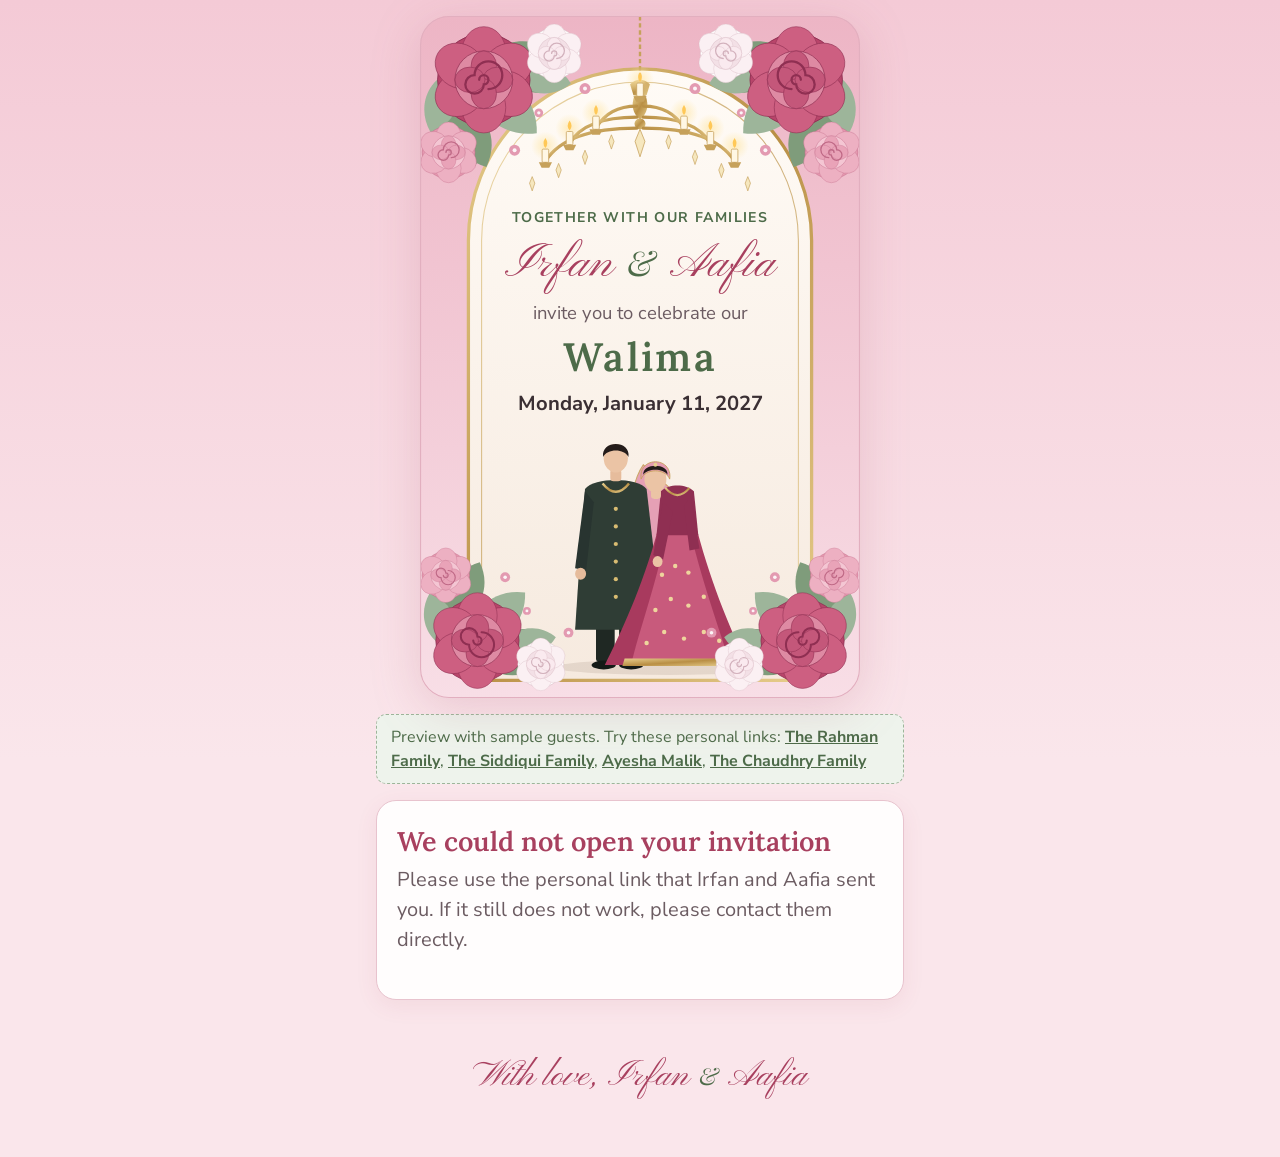
==== index.html @ f55a597a "Wedding RSVP site" ====
<!doctype html>
<html lang="en">
<head>
  <meta charset="utf-8">
  <meta name="viewport" content="width=device-width, initial-scale=1">
  <title>Irfan &amp; Aafia</title>
  <meta name="description" content="You are invited to our Walima on Monday, January 11, 2027. Please RSVP by December 13.">
  <meta name="theme-color" content="#F3CFD9">
  <meta property="og:type" content="website">
  <meta property="og:title" content="Irfan &amp; Aafia">
  <meta property="og:description" content="You are invited to our Walima. Please RSVP by December 13.">
  <meta property="og:url" content="https://irfanaafia.com/">
  <meta property="og:image" content="https://irfanaafia.com/og.png">
  <meta property="og:image:width" content="1200">
  <meta property="og:image:height" content="630">
  <meta name="twitter:card" content="summary_large_image">
  <link rel="icon" href="favicon.svg" type="image/svg+xml">
  <link rel="preconnect" href="https://fonts.googleapis.com">
  <link rel="preconnect" href="https://fonts.gstatic.com" crossorigin>
  <link href="https://fonts.googleapis.com/css2?family=Lora:wght@500;600&family=Nunito+Sans:wght@400;600;700&family=Pinyon+Script&family=Playfair+Display:ital@1&display=swap" rel="stylesheet">
  <link rel="stylesheet" href="style.css">
</head>
<body>
  <header class="hero">
    <div class="frame">
      <svg class="art" viewBox="0 0 400 620" aria-hidden="true" focusable="false">
        <defs>
          <linearGradient id="bg" x1="0" y1="0" x2="0" y2="1">
            <stop offset="0" stop-color="#EDB5C5"/><stop offset="1" stop-color="#F8DEE6"/>
          </linearGradient>
          <linearGradient id="archFill" x1="0" y1="0" x2="0" y2="1">
            <stop offset="0" stop-color="#FFFBF6"/><stop offset="1" stop-color="#F6EADF"/>
          </linearGradient>
          <linearGradient id="goldG" x1="0" y1="0" x2="1" y2="1">
            <stop offset="0" stop-color="#E8CF8E"/><stop offset=".5" stop-color="#B98F45"/><stop offset="1" stop-color="#E8CF8E"/>
          </linearGradient>
          <radialGradient id="glow">
            <stop offset="0" stop-color="#FFE7A8" stop-opacity=".75"/><stop offset="1" stop-color="#FFE7A8" stop-opacity="0"/>
          </radialGradient>
          <clipPath id="clip"><rect width="400" height="620" rx="26"/></clipPath>

          <g id="candle">
            <circle cx="0" cy="-8" r="13" fill="url(#glow)"/>
            <rect x="-3" y="-5" width="6" height="12" rx="1" fill="#FFF7E4" stroke="#C6A15B" stroke-width=".7"/>
            <path d="M0 -15 q-3.5 5 0 9 q3.5 -4 0 -9z" fill="#FFC857"/>
            <path d="M-6 7 h12 l-2.5 5 h-7z" fill="#C6A15B"/>
          </g>

          <!-- one half of the chandelier, mirrored for the other side -->
          <g id="chanHalf">
            <path d="M-3 82 C-20 82 -32 88 -40 102" fill="none" stroke="url(#goldG)" stroke-width="3" stroke-linecap="round"/>
            <path d="M-3 92 C-30 92 -54 98 -64 116" fill="none" stroke="url(#goldG)" stroke-width="3" stroke-linecap="round"/>
            <path d="M-3 102 C-40 102 -72 110 -86 132" fill="none" stroke="url(#goldG)" stroke-width="3" stroke-linecap="round"/>
            <use href="#candle" transform="translate(-40 96)"/>
            <use href="#candle" transform="translate(-64 110)"/>
            <use href="#candle" transform="translate(-86 126)"/>
            <g fill="#F6E7BE" stroke="#C6A15B" stroke-width=".6">
              <path d="M-26 108 l-2.4 6 l2.4 7 l2.4 -7z"/>
              <path d="M-50 122 l-2.4 6 l2.4 7 l2.4 -7z"/>
              <path d="M-74 134 l-2.4 6 l2.4 7 l2.4 -7z"/>
              <path d="M-98 146 l-2.4 6 l2.4 7 l2.4 -7z"/>
            </g>
          </g>

          <!-- one rose, coloured through --c1 (outer) --c2 --c3 --c4 (centre) --sw (swirl) -->
          <g id="rose">
            <circle r="40" style="fill:var(--c1)" stroke="var(--sw)" stroke-width=".8"/>
            <g style="fill:var(--c2)" stroke="var(--sw)" stroke-width=".5">
              <ellipse cy="-24" rx="19" ry="22"/>
              <ellipse cy="-24" rx="19" ry="22" transform="rotate(60)"/>
              <ellipse cy="-24" rx="19" ry="22" transform="rotate(120)"/>
              <ellipse cy="-24" rx="19" ry="22" transform="rotate(180)"/>
              <ellipse cy="-24" rx="19" ry="22" transform="rotate(240)"/>
              <ellipse cy="-24" rx="19" ry="22" transform="rotate(300)"/>
            </g>
            <circle r="25" style="fill:var(--c3)" stroke="var(--sw)" stroke-width=".6"/>
            <g style="fill:var(--c4)" stroke="var(--sw)" stroke-width=".5">
              <ellipse cy="-12" rx="11" ry="13"/>
              <ellipse cy="-12" rx="11" ry="13" transform="rotate(90)"/>
              <ellipse cy="-12" rx="11" ry="13" transform="rotate(180)"/>
              <ellipse cy="-12" rx="11" ry="13" transform="rotate(270)"/>
            </g>
            <path d="M-4 0 a4 4 0 1 1 4 4 a8 8 0 1 1 -8 -8 a12 12 0 1 1 12 12" fill="none" stroke="var(--sw)" stroke-width="2" stroke-linecap="round"/>
          </g>
          <path id="leaf" d="M0 0 C12 -17 38 -19 54 0 C38 19 12 17 0 0Z"/>

          <!-- a corner of flowers, drawn for the top left -->
          <g id="cluster">
            <g style="fill:#7F9C7B">
              <use href="#leaf" transform="translate(52 46) rotate(-4) scale(1.5)"/>
              <use href="#leaf" transform="translate(40 60) rotate(86) scale(1.5)"/>
              <use href="#leaf" transform="translate(70 40) rotate(22) scale(1.2)"/>
              <use href="#leaf" transform="translate(34 78) rotate(66) scale(1.2)"/>
            </g>
            <g style="fill:#9DB59A">
              <use href="#leaf" transform="translate(50 56) rotate(42) scale(1.4)"/>
              <use href="#leaf" transform="translate(30 50) rotate(110) scale(1.1)"/>
              <use href="#leaf" transform="translate(84 52) rotate(10) scale(1.0)"/>
            </g>
            <use href="#rose" transform="translate(58 58) scale(1.05)" style="--c1:#B8456A;--c2:#CD5F81;--c3:#DE8AA3;--c4:#C4577A;--sw:#8F2F52"/>
            <use href="#rose" transform="translate(122 34) scale(.58)" style="--c1:#FFFFFF;--c2:#FBF0F3;--c3:#F3E0E6;--c4:#FAEAEF;--sw:#D3B2BD"/>
            <use href="#rose" transform="translate(26 124) scale(.6)" style="--c1:#E699B0;--c2:#EDB0C2;--c3:#F4C6D3;--c4:#E9A3B8;--sw:#C06A87"/>
            <g fill="#E39AB1"><circle cx="150" cy="66" r="5"/><circle cx="86" cy="122" r="5"/><circle cx="108" cy="88" r="4"/></g>
            <g fill="#FFFFFF" opacity=".9"><circle cx="150" cy="66" r="1.8"/><circle cx="86" cy="122" r="1.8"/><circle cx="108" cy="88" r="1.5"/></g>
          </g>
        </defs>

        <g clip-path="url(#clip)">
          <rect width="400" height="620" fill="url(#bg)"/>

          <!-- the arch -->
          <path d="M44 604 V204 A156 156 0 0 1 356 204 V604 Z" fill="url(#archFill)" stroke="url(#goldG)" stroke-width="3"/>
          <path d="M56 604 V204 A144 144 0 0 1 344 204 V604" fill="none" stroke="url(#goldG)" stroke-width="1" opacity=".7"/>

          <!-- chandelier -->
          <g transform="translate(200 0)">
            <line x1="0" y1="0" x2="0" y2="62" stroke="#C6A15B" stroke-width="2.2" stroke-dasharray="4 2.5"/>
            <path d="M-9 62 Q0 54 9 62 L6 72 H-6Z" fill="url(#goldG)"/>
            <path d="M-5 72 Q-10 86 0 94 Q10 86 5 72Z" fill="url(#goldG)"/>
            <circle cy="98" r="5" fill="url(#goldG)"/>
            <path d="M0 103 L-4.5 114 L0 128 L4.5 114Z" fill="#F6E7BE" stroke="#C6A15B" stroke-width=".7"/>
            <use href="#chanHalf"/>
            <use href="#chanHalf" transform="scale(-1 1)"/>
            <use href="#candle" transform="translate(0 66)"/>
          </g>

          <!-- the couple, drawn as simple figures -->
          <ellipse cx="226" cy="592" rx="104" ry="7" fill="#7A5A48" opacity=".14"/>
          <g id="couple">
            <!-- bride's veil, behind both -->
            <path d="M203 408 C186 432 184 504 192 574 L216 566 C212 514 214 462 226 428Z" fill="#E39AB1" opacity=".92" stroke="#C6A15B" stroke-width="1"/>
            <!-- groom -->
            <rect x="160" y="545" width="17" height="42" rx="3" fill="#1F2823"/>
            <rect x="181" y="545" width="17" height="42" rx="3" fill="#1F2823"/>
            <ellipse cx="167" cy="590" rx="11" ry="4" fill="#141A17"/>
            <ellipse cx="192" cy="590" rx="11" ry="4" fill="#141A17"/>
            <path d="M150 430 C158 419 198 419 206 430 L212 482 L215 558 L141 558 L146 482Z" fill="#2F3D35"/>
            <path d="M150 432 L141 502 L151 504 L158 442Z" fill="#283430"/>
            <ellipse cx="146" cy="507" rx="5" ry="5.5" fill="#E6BC9C"/>
            <line x1="178" y1="434" x2="178" y2="558" stroke="url(#goldG)" stroke-width="1.6"/>
            <g fill="#D9BC72"><circle cx="178" cy="448" r="1.9"/><circle cx="178" cy="464" r="1.9"/><circle cx="178" cy="480" r="1.9"/><circle cx="178" cy="496" r="1.9"/><circle cx="178" cy="512" r="1.9"/><circle cx="178" cy="528" r="1.9"/></g>
            <path d="M166 425 Q178 440 190 425" fill="none" stroke="url(#goldG)" stroke-width="2.2"/>
            <rect x="173" y="412" width="10" height="11" rx="3" fill="#E6BC9C"/>
            <ellipse cx="178" cy="402" rx="11" ry="13" fill="#EBC4A5"/>
            <path d="M166.5 401 C164 385 192 385 189.5 401 C186 393 170 393 166.5 401Z" fill="#241C1A"/>
            <!-- bride -->
            <path d="M216 468 C202 520 182 562 168 590 L298 590 C284 562 266 520 252 468Z" fill="#A83A5E"/>
            <path d="M224 470 C214 520 198 562 192 590 L282 590 C274 562 258 520 246 470Z" fill="#C85A7C"/>
            <path d="M186 584 L284 584 L286 591 L184 591Z" fill="url(#goldG)"/>
            <g fill="#F1DC9F" opacity=".95">
              <circle cx="232" cy="500" r="2"/><circle cx="244" cy="506" r="2"/><circle cx="220" cy="508" r="2"/>
              <circle cx="228" cy="530" r="2"/><circle cx="244" cy="536" r="2"/><circle cx="214" cy="540" r="2"/><circle cx="258" cy="528" r="2"/>
              <circle cx="222" cy="560" r="2"/><circle cx="240" cy="566" r="2"/><circle cx="258" cy="560" r="2"/><circle cx="206" cy="570" r="2"/><circle cx="272" cy="568" r="2"/>
            </g>
            <path d="M219 432 C226 425 242 425 249 432 L253 472 L215 472Z" fill="#8F2F52"/>
            <path d="M223 429 Q234 442 245 429" fill="none" stroke="url(#goldG)" stroke-width="2"/>
            <path d="M246 436 L254 484 L245 486 L240 446Z" fill="#8F2F52"/>
            <path d="M221 442 L212 490 L221 494 L230 450Z" fill="#8F2F52"/>
            <ellipse cx="216" cy="496" rx="4.5" ry="5" fill="#EBC4A5"/>
            <rect x="210" y="430" width="9" height="9" rx="3" fill="#EBC4A5"/>
            <ellipse cx="214" cy="421" rx="10" ry="12" fill="#EBC4A5"/>
            <path d="M201 421 C198 400 230 400 227 421 C223 411 205 411 201 421Z" fill="#E39AB1" stroke="#C6A15B" stroke-width=".8"/>
            <path d="M203 417 C202 406 226 406 225 417 C221 411 207 411 203 417Z" fill="#241C1A"/>
            <circle cx="214" cy="408" r="1.8" fill="#E8CF8E"/>
          </g>

          <!-- flowers in all four corners -->
          <use href="#cluster"/>
          <use href="#cluster" transform="translate(400 0) scale(-1 1)"/>
          <use href="#cluster" transform="translate(0 620) scale(.9 -.9)"/>
          <use href="#cluster" transform="translate(400 620) scale(-.9 -.9)"/>
        </g>
        <rect x=".5" y=".5" width="399" height="619" rx="26" fill="none" stroke="#E2AFBF" stroke-width="1"/>
      </svg>

      <div class="text">
        <p class="eyebrow">Together with our families</p>
        <h1 class="names">Irfan <span class="amp">&amp;</span> Aafia</h1>
        <p class="lead">invite you to celebrate our</p>
        <p class="occasion">Walima</p>
        <p class="when">Monday, January 11, 2027</p>
      </div>
    </div>
  </header>

  <main>
    <p id="demo-note" class="demo-note" hidden></p>

    <section id="view-loading" class="card">
      <h2>Opening your invitation</h2>
      <p class="help">One moment, please.</p>
    </section>

    <section id="view-lost" class="card" hidden>
      <h2>We could not open your invitation</h2>
      <p class="help">Please use the personal link that Irfan and Aafia sent you. If it still does not work, please contact them directly.</p>
    </section>

    <section id="view-form" class="card" hidden>
      <h2 id="form-title">Welcome</h2>
      <p class="help" id="form-help">Please let us know if you can join us.</p>
      <form id="rsvp-form" novalidate>
        <div id="events"></div>
        <label for="message">A message for us (optional)</label>
        <textarea id="message" rows="4" maxlength="500" placeholder="Write a few words, if you like"></textarea>
        <p id="form-error" class="error" role="alert" hidden></p>
        <button type="submit" class="btn primary" id="send-btn">Send my reply</button>
      </form>
      <p class="deadline">You can change your answer until <strong id="deadline-2"></strong></p>
    </section>

    <section id="view-done" class="card" hidden>
      <div class="heart" aria-hidden="true">&#10084;</div>
      <h2 id="done-title">Thank you</h2>
      <div id="done-summary"></div>
      <div id="done-extra"></div>
      <button type="button" class="btn secondary" id="change-btn">Change my answer</button>
      <p class="deadline" id="done-note"></p>
    </section>

    <section id="view-closed" class="card" hidden>
      <h2>Replies are now closed</h2>
      <p class="help">Thank you for your interest. Please contact Irfan or Aafia directly.</p>
    </section>
  </main>

  <footer>
    <p class="sign">With love, Irfan <span class="amp">&amp;</span> Aafia</p>
  </footer>

  <script src="config.js"></script>
  <script src="app.js"></script>
</body>
</html>
---- style.css ----
:root {
  --blush: #FAE6EB;
  --rose-soft: #EDB9C8;
  --rose: #D8869F;
  --rose-deep: #A8405F;
  --sage: #9DB59A;
  --sage-deep: #4D6B49;
  --ink: #3A2F33;
  --muted: #6C5C62;
  --line: #E8C3CE;
  --card: #FFFDFD;
}

* { box-sizing: border-box; }

html { -webkit-text-size-adjust: 100%; }

body {
  margin: 0;
  background: linear-gradient(180deg, #F4CAD6 0, var(--blush) 760px) no-repeat, var(--blush);
  color: var(--ink);
  font-family: "Nunito Sans", system-ui, -apple-system, "Segoe UI", sans-serif;
  font-size: 19px;
  line-height: 1.5;
}

.hero { padding: 16px 14px 0; }

.frame {
  position: relative;
  width: 100%;
  max-width: 440px;
  margin: 0 auto;
  aspect-ratio: 400 / 620;
  container-type: inline-size;
  filter: drop-shadow(0 10px 24px rgba(168, 64, 95, .18));
}
.frame .art { position: absolute; inset: 0; width: 100%; height: 100%; display: block; }

.frame .text {
  position: absolute;
  left: 13%;
  right: 13%;
  top: 28%;
  text-align: center;
}

.eyebrow {
  margin: 0 0 1.5cqw;
  font-size: 11px;
  font-size: max(11px, 3.2cqw);
  letter-spacing: .1em;
  text-transform: uppercase;
  color: var(--sage-deep);
  font-weight: 700;
}

.names {
  margin: 0;
  font-family: "Pinyon Script", "Snell Roundhand", cursive;
  font-weight: 400;
  font-size: 40px;
  font-size: 11cqw;
  line-height: 1.25;
  white-space: nowrap;
  color: var(--rose-deep);
}
.names .amp {
  font-family: "Playfair Display", Georgia, serif;
  font-style: italic;
  font-size: .72em;
  color: var(--sage-deep);
  padding: 0 .08em;
}

.lead { margin: 1cqw 0 0; color: var(--muted); font-size: 15px; font-size: max(15px, 4.2cqw); }

.occasion {
  margin: 0;
  font-family: "Lora", Georgia, serif;
  font-weight: 600;
  font-size: 30px;
  font-size: 9cqw;
  letter-spacing: .06em;
  color: var(--sage-deep);
}

.when { margin: .5cqw 0 0; font-weight: 700; font-size: 16px; font-size: max(16px, 4.6cqw); }

main { max-width: 560px; margin: 0 auto; padding: 4px 16px 8px; }

.card {
  background: var(--card);
  border: 1px solid var(--line);
  border-radius: 20px;
  padding: 24px 20px 26px;
  margin: 16px 0;
  box-shadow: 0 6px 22px rgba(168, 64, 95, .08);
}

h2 {
  margin: 0 0 6px;
  font-family: "Lora", Georgia, serif;
  font-weight: 600;
  font-size: 27px;
  line-height: 1.25;
  color: var(--rose-deep);
}
h2:focus { outline: none; }

h3 {
  margin: 0 0 8px;
  font-family: "Lora", Georgia, serif;
  font-weight: 600;
  font-size: 23px;
  color: var(--sage-deep);
}

.help { margin: 0 0 18px; color: var(--muted); }

label, .q {
  display: block;
  margin: 18px 0 8px;
  font-weight: 700;
  font-size: 19px;
}

input[type="text"], textarea {
  width: 100%;
  min-height: 58px;
  padding: 14px 16px;
  font: inherit;
  color: var(--ink);
  background: #fff;
  border: 2px solid var(--line);
  border-radius: 14px;
}
textarea { min-height: 120px; resize: vertical; }
input[type="text"]:focus, textarea:focus, button:focus-visible, summary:focus-visible, a:focus-visible {
  outline: 3px solid var(--sage);
  outline-offset: 2px;
  border-color: var(--sage-deep);
}

.btn {
  display: block;
  width: 100%;
  min-height: 58px;
  margin-top: 16px;
  padding: 14px 18px;
  font: inherit;
  font-weight: 700;
  text-align: center;
  text-decoration: none;
  border-radius: 14px;
  border: 2px solid transparent;
  cursor: pointer;
}
.btn.primary { background: var(--sage-deep); color: #fff; }
.btn.primary:active { background: #3C5639; }
.btn.primary[disabled] { opacity: .65; cursor: progress; }
.btn.secondary { background: #fff; color: var(--rose-deep); border-color: var(--rose); }
.btn.link { background: none; color: var(--muted); text-decoration: underline; min-height: 48px; margin-top: 8px; }

.deadline { margin: 18px 0 0; text-align: center; color: var(--muted); font-size: 17px; }

.error {
  margin: 14px 0 0;
  padding: 12px 14px;
  background: #FCE6EA;
  border-left: 5px solid var(--rose-deep);
  border-radius: 8px;
  color: #6E2237;
}

.demo-note {
  margin: 12px 0 0;
  padding: 10px 14px;
  background: #EEF3EC;
  border: 1px dashed var(--sage);
  border-radius: 10px;
  font-size: 16px;
  color: var(--sage-deep);
}

.demo-note a { color: var(--sage-deep); font-weight: 700; }

.pick-list { list-style: none; margin: 0; padding: 0; }
.pick-list .btn { margin-top: 12px; background: #fff; color: var(--ink); border-color: var(--line); font-size: 20px; }
.pick-list .btn:active { border-color: var(--sage-deep); }

.event {
  margin: 18px 0 8px;
  padding: 18px 16px 20px;
  background: #FDF6F8;
  border: 1px solid var(--line);
  border-radius: 16px;
}
.event .when-line { margin: 0; font-weight: 700; }
.event .where { margin: 6px 0 0; }
.event .where small { display: block; color: var(--muted); font-size: 17px; }

.actions { display: grid; gap: 10px; margin: 14px 0 4px; }
.actions .btn { margin: 0; min-height: 52px; font-size: 18px; }

details.cal summary {
  list-style: none;
  display: block;
  min-height: 52px;
  padding: 12px 18px;
  text-align: center;
  font-weight: 700;
  font-size: 18px;
  background: #fff;
  color: var(--rose-deep);
  border: 2px solid var(--rose);
  border-radius: 14px;
  cursor: pointer;
}
details.cal summary::-webkit-details-marker { display: none; }
details.cal[open] summary { border-color: var(--sage-deep); color: var(--sage-deep); }
details.cal .cal-links { display: grid; gap: 10px; margin-top: 10px; }
details.cal .cal-links a {
  display: block;
  min-height: 50px;
  padding: 12px 16px;
  text-align: center;
  color: var(--sage-deep);
  font-weight: 700;
  text-decoration: none;
  background: #EEF3EC;
  border-radius: 12px;
}

.choice { display: grid; grid-template-columns: 1fr; gap: 10px; }
.choice .btn { margin: 0; min-height: 60px; background: #fff; color: var(--ink); border-color: var(--line); line-height: 1.25; }
.choice .btn[aria-pressed="true"].yes { background: var(--sage-deep); color: #fff; border-color: var(--sage-deep); }
.choice .btn[aria-pressed="true"].no { background: var(--rose-deep); color: #fff; border-color: var(--rose-deep); }

.count-wrap { margin-top: 6px; }
.counts { display: grid; grid-template-columns: repeat(4, 1fr); gap: 10px; }
.counts button {
  min-height: 58px;
  font: inherit;
  font-weight: 700;
  font-size: 22px;
  color: var(--ink);
  background: #fff;
  border: 2px solid var(--line);
  border-radius: 14px;
  cursor: pointer;
}
.counts button[aria-pressed="true"] { background: var(--sage-deep); color: #fff; border-color: var(--sage-deep); }
.limit-note { margin: 8px 0 0; color: var(--muted); font-size: 17px; }

.heart { text-align: center; font-size: 34px; color: var(--rose); line-height: 1; margin-bottom: 8px; }
#view-done h2 { text-align: center; }
#view-done .summary { text-align: center; margin: 10px 0 4px; }
#view-done .summary p { margin: 4px 0; }
#view-done .summary strong { color: var(--sage-deep); }

footer { text-align: center; padding: 30px 20px 56px; }
.sign { margin: 0; font-family: "Pinyon Script", cursive; font-size: 36px; line-height: 1.3; color: var(--rose-deep); }
.sign .amp { font-family: "Playfair Display", Georgia, serif; font-style: italic; font-size: .66em; color: var(--sage-deep); padding: 0 .08em; }

@media (min-width: 640px) {
  body { font-size: 20px; }
}

@media (prefers-reduced-motion: no-preference) {
  .card { animation: rise .35s ease-out; }
  @keyframes rise { from { opacity: 0; transform: translateY(8px); } to { opacity: 1; transform: none; } }
}
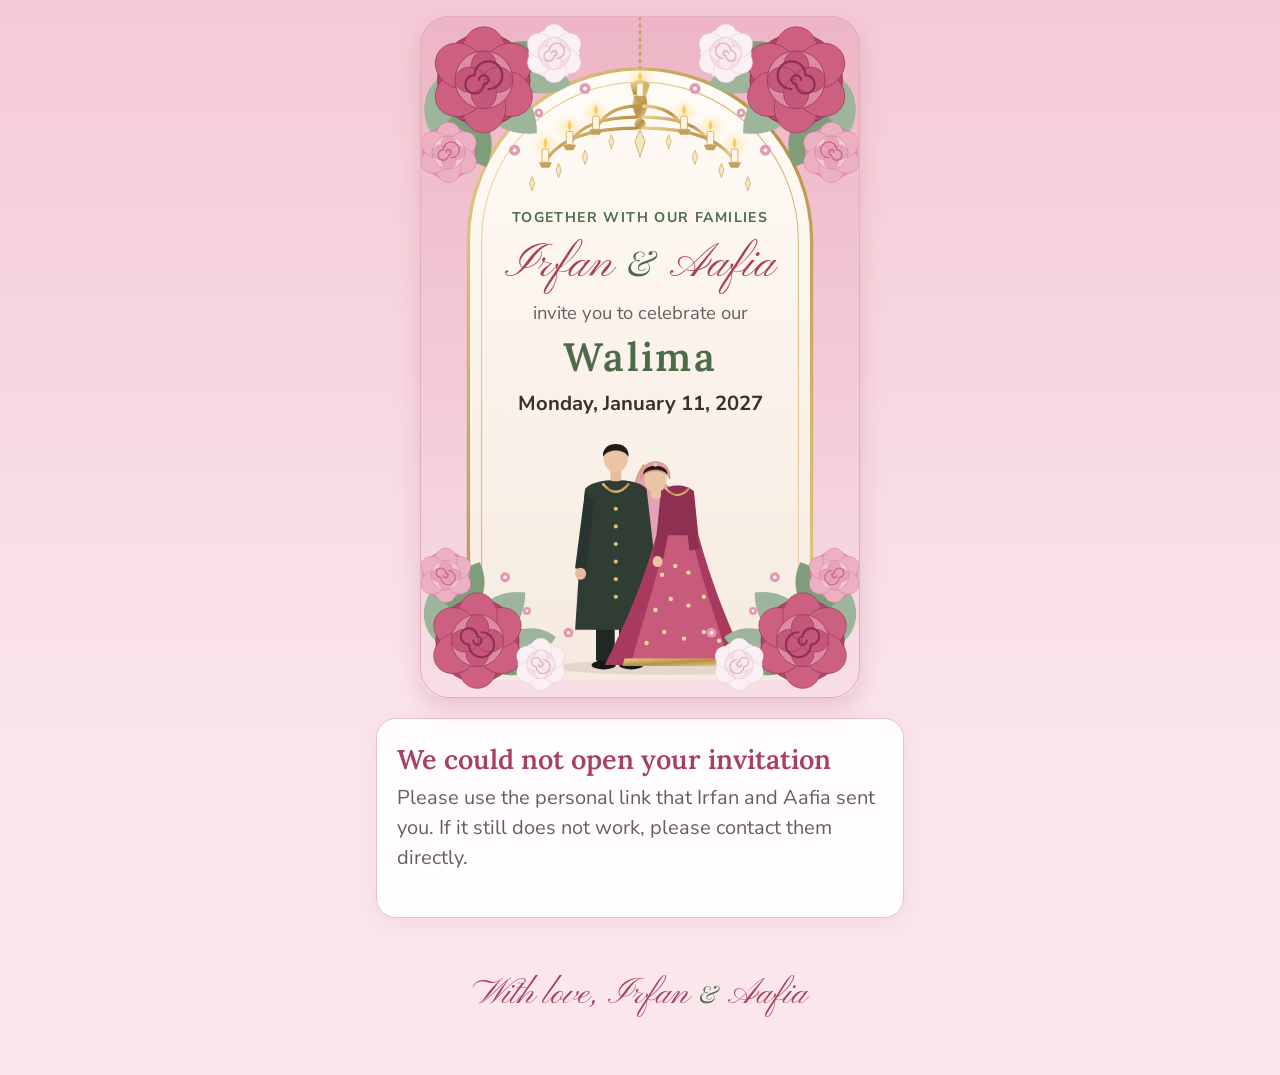
==== commit b47f41c4: "Animated invitation" ====
--- a/index.html
+++ b/index.html
@@ -18,160 +18,234 @@
   <link rel="preconnect" href="https://fonts.googleapis.com">
   <link rel="preconnect" href="https://fonts.gstatic.com" crossorigin>
   <link href="https://fonts.googleapis.com/css2?family=Lora:wght@500;600&family=Nunito+Sans:wght@400;600;700&family=Pinyon+Script&family=Playfair+Display:ital@1&display=swap" rel="stylesheet">
-  <link rel="stylesheet" href="style.css">
+  <link rel="stylesheet" href="style.css?v=3">
 </head>
 <body>
   <header class="hero">
     <div class="frame">
       <svg class="art" viewBox="0 0 400 620" aria-hidden="true" focusable="false">
-        <defs>
-          <linearGradient id="bg" x1="0" y1="0" x2="0" y2="1">
-            <stop offset="0" stop-color="#EDB5C5"/><stop offset="1" stop-color="#F8DEE6"/>
-          </linearGradient>
-          <linearGradient id="archFill" x1="0" y1="0" x2="0" y2="1">
-            <stop offset="0" stop-color="#FFFBF6"/><stop offset="1" stop-color="#F6EADF"/>
-          </linearGradient>
-          <linearGradient id="goldG" x1="0" y1="0" x2="1" y2="1">
-            <stop offset="0" stop-color="#E8CF8E"/><stop offset=".5" stop-color="#B98F45"/><stop offset="1" stop-color="#E8CF8E"/>
-          </linearGradient>
-          <radialGradient id="glow">
-            <stop offset="0" stop-color="#FFE7A8" stop-opacity=".75"/><stop offset="1" stop-color="#FFE7A8" stop-opacity="0"/>
-          </radialGradient>
-          <clipPath id="clip"><rect width="400" height="620" rx="26"/></clipPath>
-
-          <g id="candle">
-            <circle cx="0" cy="-8" r="13" fill="url(#glow)"/>
-            <rect x="-3" y="-5" width="6" height="12" rx="1" fill="#FFF7E4" stroke="#C6A15B" stroke-width=".7"/>
-            <path d="M0 -15 q-3.5 5 0 9 q3.5 -4 0 -9z" fill="#FFC857"/>
-            <path d="M-6 7 h12 l-2.5 5 h-7z" fill="#C6A15B"/>
-          </g>
-
-          <!-- one half of the chandelier, mirrored for the other side -->
-          <g id="chanHalf">
-            <path d="M-3 82 C-20 82 -32 88 -40 102" fill="none" stroke="url(#goldG)" stroke-width="3" stroke-linecap="round"/>
-            <path d="M-3 92 C-30 92 -54 98 -64 116" fill="none" stroke="url(#goldG)" stroke-width="3" stroke-linecap="round"/>
-            <path d="M-3 102 C-40 102 -72 110 -86 132" fill="none" stroke="url(#goldG)" stroke-width="3" stroke-linecap="round"/>
-            <use href="#candle" transform="translate(-40 96)"/>
-            <use href="#candle" transform="translate(-64 110)"/>
-            <use href="#candle" transform="translate(-86 126)"/>
-            <g fill="#F6E7BE" stroke="#C6A15B" stroke-width=".6">
-              <path d="M-26 108 l-2.4 6 l2.4 7 l2.4 -7z"/>
-              <path d="M-50 122 l-2.4 6 l2.4 7 l2.4 -7z"/>
-              <path d="M-74 134 l-2.4 6 l2.4 7 l2.4 -7z"/>
-              <path d="M-98 146 l-2.4 6 l2.4 7 l2.4 -7z"/>
-            </g>
-          </g>
-
-          <!-- one rose, coloured through --c1 (outer) --c2 --c3 --c4 (centre) --sw (swirl) -->
-          <g id="rose">
-            <circle r="40" style="fill:var(--c1)" stroke="var(--sw)" stroke-width=".8"/>
-            <g style="fill:var(--c2)" stroke="var(--sw)" stroke-width=".5">
-              <ellipse cy="-24" rx="19" ry="22"/>
-              <ellipse cy="-24" rx="19" ry="22" transform="rotate(60)"/>
-              <ellipse cy="-24" rx="19" ry="22" transform="rotate(120)"/>
-              <ellipse cy="-24" rx="19" ry="22" transform="rotate(180)"/>
-              <ellipse cy="-24" rx="19" ry="22" transform="rotate(240)"/>
-              <ellipse cy="-24" rx="19" ry="22" transform="rotate(300)"/>
-            </g>
-            <circle r="25" style="fill:var(--c3)" stroke="var(--sw)" stroke-width=".6"/>
-            <g style="fill:var(--c4)" stroke="var(--sw)" stroke-width=".5">
-              <ellipse cy="-12" rx="11" ry="13"/>
-              <ellipse cy="-12" rx="11" ry="13" transform="rotate(90)"/>
-              <ellipse cy="-12" rx="11" ry="13" transform="rotate(180)"/>
-              <ellipse cy="-12" rx="11" ry="13" transform="rotate(270)"/>
-            </g>
-            <path d="M-4 0 a4 4 0 1 1 4 4 a8 8 0 1 1 -8 -8 a12 12 0 1 1 12 12" fill="none" stroke="var(--sw)" stroke-width="2" stroke-linecap="round"/>
-          </g>
-          <path id="leaf" d="M0 0 C12 -17 38 -19 54 0 C38 19 12 17 0 0Z"/>
-
-          <!-- a corner of flowers, drawn for the top left -->
-          <g id="cluster">
-            <g style="fill:#7F9C7B">
-              <use href="#leaf" transform="translate(52 46) rotate(-4) scale(1.5)"/>
-              <use href="#leaf" transform="translate(40 60) rotate(86) scale(1.5)"/>
-              <use href="#leaf" transform="translate(70 40) rotate(22) scale(1.2)"/>
-              <use href="#leaf" transform="translate(34 78) rotate(66) scale(1.2)"/>
-            </g>
-            <g style="fill:#9DB59A">
-              <use href="#leaf" transform="translate(50 56) rotate(42) scale(1.4)"/>
-              <use href="#leaf" transform="translate(30 50) rotate(110) scale(1.1)"/>
-              <use href="#leaf" transform="translate(84 52) rotate(10) scale(1.0)"/>
-            </g>
-            <use href="#rose" transform="translate(58 58) scale(1.05)" style="--c1:#B8456A;--c2:#CD5F81;--c3:#DE8AA3;--c4:#C4577A;--sw:#8F2F52"/>
-            <use href="#rose" transform="translate(122 34) scale(.58)" style="--c1:#FFFFFF;--c2:#FBF0F3;--c3:#F3E0E6;--c4:#FAEAEF;--sw:#D3B2BD"/>
-            <use href="#rose" transform="translate(26 124) scale(.6)" style="--c1:#E699B0;--c2:#EDB0C2;--c3:#F4C6D3;--c4:#E9A3B8;--sw:#C06A87"/>
-            <g fill="#E39AB1"><circle cx="150" cy="66" r="5"/><circle cx="86" cy="122" r="5"/><circle cx="108" cy="88" r="4"/></g>
-            <g fill="#FFFFFF" opacity=".9"><circle cx="150" cy="66" r="1.8"/><circle cx="86" cy="122" r="1.8"/><circle cx="108" cy="88" r="1.5"/></g>
-          </g>
-        </defs>
-
-        <g clip-path="url(#clip)">
-          <rect width="400" height="620" fill="url(#bg)"/>
-
-          <!-- the arch -->
-          <path d="M44 604 V204 A156 156 0 0 1 356 204 V604 Z" fill="url(#archFill)" stroke="url(#goldG)" stroke-width="3"/>
-          <path d="M56 604 V204 A144 144 0 0 1 344 204 V604" fill="none" stroke="url(#goldG)" stroke-width="1" opacity=".7"/>
-
-          <!-- chandelier -->
-          <g transform="translate(200 0)">
-            <line x1="0" y1="0" x2="0" y2="62" stroke="#C6A15B" stroke-width="2.2" stroke-dasharray="4 2.5"/>
-            <path d="M-9 62 Q0 54 9 62 L6 72 H-6Z" fill="url(#goldG)"/>
-            <path d="M-5 72 Q-10 86 0 94 Q10 86 5 72Z" fill="url(#goldG)"/>
-            <circle cy="98" r="5" fill="url(#goldG)"/>
-            <path d="M0 103 L-4.5 114 L0 128 L4.5 114Z" fill="#F6E7BE" stroke="#C6A15B" stroke-width=".7"/>
-            <use href="#chanHalf"/>
-            <use href="#chanHalf" transform="scale(-1 1)"/>
-            <use href="#candle" transform="translate(0 66)"/>
-          </g>
-
-          <!-- the couple, drawn as simple figures -->
-          <ellipse cx="226" cy="592" rx="104" ry="7" fill="#7A5A48" opacity=".14"/>
-          <g id="couple">
-            <!-- bride's veil, behind both -->
-            <path d="M203 408 C186 432 184 504 192 574 L216 566 C212 514 214 462 226 428Z" fill="#E39AB1" opacity=".92" stroke="#C6A15B" stroke-width="1"/>
-            <!-- groom -->
-            <rect x="160" y="545" width="17" height="42" rx="3" fill="#1F2823"/>
-            <rect x="181" y="545" width="17" height="42" rx="3" fill="#1F2823"/>
-            <ellipse cx="167" cy="590" rx="11" ry="4" fill="#141A17"/>
-            <ellipse cx="192" cy="590" rx="11" ry="4" fill="#141A17"/>
-            <path d="M150 430 C158 419 198 419 206 430 L212 482 L215 558 L141 558 L146 482Z" fill="#2F3D35"/>
-            <path d="M150 432 L141 502 L151 504 L158 442Z" fill="#283430"/>
-            <ellipse cx="146" cy="507" rx="5" ry="5.5" fill="#E6BC9C"/>
-            <line x1="178" y1="434" x2="178" y2="558" stroke="url(#goldG)" stroke-width="1.6"/>
-            <g fill="#D9BC72"><circle cx="178" cy="448" r="1.9"/><circle cx="178" cy="464" r="1.9"/><circle cx="178" cy="480" r="1.9"/><circle cx="178" cy="496" r="1.9"/><circle cx="178" cy="512" r="1.9"/><circle cx="178" cy="528" r="1.9"/></g>
-            <path d="M166 425 Q178 440 190 425" fill="none" stroke="url(#goldG)" stroke-width="2.2"/>
-            <rect x="173" y="412" width="10" height="11" rx="3" fill="#E6BC9C"/>
-            <ellipse cx="178" cy="402" rx="11" ry="13" fill="#EBC4A5"/>
-            <path d="M166.5 401 C164 385 192 385 189.5 401 C186 393 170 393 166.5 401Z" fill="#241C1A"/>
-            <!-- bride -->
-            <path d="M216 468 C202 520 182 562 168 590 L298 590 C284 562 266 520 252 468Z" fill="#A83A5E"/>
-            <path d="M224 470 C214 520 198 562 192 590 L282 590 C274 562 258 520 246 470Z" fill="#C85A7C"/>
-            <path d="M186 584 L284 584 L286 591 L184 591Z" fill="url(#goldG)"/>
-            <g fill="#F1DC9F" opacity=".95">
-              <circle cx="232" cy="500" r="2"/><circle cx="244" cy="506" r="2"/><circle cx="220" cy="508" r="2"/>
-              <circle cx="228" cy="530" r="2"/><circle cx="244" cy="536" r="2"/><circle cx="214" cy="540" r="2"/><circle cx="258" cy="528" r="2"/>
-              <circle cx="222" cy="560" r="2"/><circle cx="240" cy="566" r="2"/><circle cx="258" cy="560" r="2"/><circle cx="206" cy="570" r="2"/><circle cx="272" cy="568" r="2"/>
-            </g>
-            <path d="M219 432 C226 425 242 425 249 432 L253 472 L215 472Z" fill="#8F2F52"/>
-            <path d="M223 429 Q234 442 245 429" fill="none" stroke="url(#goldG)" stroke-width="2"/>
-            <path d="M246 436 L254 484 L245 486 L240 446Z" fill="#8F2F52"/>
-            <path d="M221 442 L212 490 L221 494 L230 450Z" fill="#8F2F52"/>
-            <ellipse cx="216" cy="496" rx="4.5" ry="5" fill="#EBC4A5"/>
-            <rect x="210" y="430" width="9" height="9" rx="3" fill="#EBC4A5"/>
-            <ellipse cx="214" cy="421" rx="10" ry="12" fill="#EBC4A5"/>
-            <path d="M201 421 C198 400 230 400 227 421 C223 411 205 411 201 421Z" fill="#E39AB1" stroke="#C6A15B" stroke-width=".8"/>
-            <path d="M203 417 C202 406 226 406 225 417 C221 411 207 411 203 417Z" fill="#241C1A"/>
-            <circle cx="214" cy="408" r="1.8" fill="#E8CF8E"/>
-          </g>
-
-          <!-- flowers in all four corners -->
-          <use href="#cluster"/>
-          <use href="#cluster" transform="translate(400 0) scale(-1 1)"/>
-          <use href="#cluster" transform="translate(0 620) scale(.9 -.9)"/>
-          <use href="#cluster" transform="translate(400 620) scale(-.9 -.9)"/>
-        </g>
-        <rect x=".5" y=".5" width="399" height="619" rx="26" fill="none" stroke="#E2AFBF" stroke-width="1"/>
-      </svg>
+<defs>
+  <linearGradient id="bg" x1="0" y1="0" x2="0" y2="1"><stop offset="0" stop-color="#EDB5C5"/><stop offset="1" stop-color="#F8DEE6"/></linearGradient>
+  <linearGradient id="archFill" x1="0" y1="0" x2="0" y2="1"><stop offset="0" stop-color="#FFFBF6"/><stop offset="1" stop-color="#F6EADF"/></linearGradient>
+  <linearGradient id="goldG" x1="0" y1="0" x2="1" y2="1"><stop offset="0" stop-color="#E8CF8E"/><stop offset=".5" stop-color="#B98F45"/><stop offset="1" stop-color="#E8CF8E"/></linearGradient>
+  <linearGradient id="sheenG" x1="0" y1="0" x2="1" y2="0"><stop offset="0" stop-color="#fff" stop-opacity="0"/><stop offset=".5" stop-color="#fff" stop-opacity=".55"/><stop offset="1" stop-color="#fff" stop-opacity="0"/></linearGradient>
+  <radialGradient id="glow"><stop offset="0" stop-color="#FFE7A8" stop-opacity=".75"/><stop offset="1" stop-color="#FFE7A8" stop-opacity="0"/></radialGradient>
+  <clipPath id="clip"><rect width="400" height="620" rx="26"/></clipPath>
+  <clipPath id="archClip"><path d="M44 604 V204 A156 156 0 0 1 356 204 V604 Z"/></clipPath>
+  <g id="rose">
+    <circle r="40" style="fill:var(--c1)" stroke="var(--sw)" stroke-width=".8"/>
+    <g style="fill:var(--c2)" stroke="var(--sw)" stroke-width=".5">
+      <ellipse cy="-24" rx="19" ry="22"/><ellipse cy="-24" rx="19" ry="22" transform="rotate(60)"/><ellipse cy="-24" rx="19" ry="22" transform="rotate(120)"/>
+      <ellipse cy="-24" rx="19" ry="22" transform="rotate(180)"/><ellipse cy="-24" rx="19" ry="22" transform="rotate(240)"/><ellipse cy="-24" rx="19" ry="22" transform="rotate(300)"/>
+    </g>
+    <circle r="25" style="fill:var(--c3)" stroke="var(--sw)" stroke-width=".6"/>
+    <g style="fill:var(--c4)" stroke="var(--sw)" stroke-width=".5">
+      <ellipse cy="-12" rx="11" ry="13"/><ellipse cy="-12" rx="11" ry="13" transform="rotate(90)"/><ellipse cy="-12" rx="11" ry="13" transform="rotate(180)"/><ellipse cy="-12" rx="11" ry="13" transform="rotate(270)"/>
+    </g>
+    <path d="M-4 0 a4 4 0 1 1 4 4 a8 8 0 1 1 -8 -8 a12 12 0 1 1 12 12" fill="none" stroke="var(--sw)" stroke-width="2" stroke-linecap="round"/>
+  </g>
+  <path id="leaf" d="M0 0 C12 -17 38 -19 54 0 C38 19 12 17 0 0Z"/>
+</defs>
+<g clip-path="url(#clip)">
+<rect class="bg-in" width="400" height="620" fill="url(#bg)"/>
+<path class="arch-fill" d="M44 604 V204 A156 156 0 0 1 356 204 V604 Z" fill="url(#archFill)"/>
+<path class="arch-line" pathLength="1" d="M44 604 V204 A156 156 0 0 1 356 204 V604" fill="none" stroke="url(#goldG)" stroke-width="3"/>
+<path class="arch-line2" pathLength="1" d="M56 604 V204 A144 144 0 0 1 344 204 V604" fill="none" stroke="url(#goldG)" stroke-width="1" opacity=".7"/>
+<g clip-path="url(#archClip)"><g class="sheen-move"><rect x="-120" y="0" width="70" height="620" fill="url(#sheenG)" transform="skewX(-18)"/></g></g>
+<g transform="translate(120 150) scale(1)"><path class="spark" d="M0 -7 L1.8 -1.8 L7 0 L1.8 1.8 L0 7 L-1.8 1.8 L-7 0 L-1.8 -1.8Z" fill="#F2D98F" style="--d:3.2s"/></g>
+<g transform="translate(284 160) scale(0.9)"><path class="spark" d="M0 -7 L1.8 -1.8 L7 0 L1.8 1.8 L0 7 L-1.8 1.8 L-7 0 L-1.8 -1.8Z" fill="#F2D98F" style="--d:4.1s"/></g>
+<g transform="translate(90 262) scale(0.8)"><path class="spark" d="M0 -7 L1.8 -1.8 L7 0 L1.8 1.8 L0 7 L-1.8 1.8 L-7 0 L-1.8 -1.8Z" fill="#E6C46A" style="--d:5.0s"/></g>
+<g transform="translate(318 300) scale(1)"><path class="spark" d="M0 -7 L1.8 -1.8 L7 0 L1.8 1.8 L0 7 L-1.8 1.8 L-7 0 L-1.8 -1.8Z" fill="#E6C46A" style="--d:6.3s"/></g>
+<g transform="translate(200 176) scale(0.8)"><path class="spark" d="M0 -7 L1.8 -1.8 L7 0 L1.8 1.8 L0 7 L-1.8 1.8 L-7 0 L-1.8 -1.8Z" fill="#fff" style="--d:3.7s"/></g>
+<g transform="translate(76 392) scale(0.8)"><path class="spark" d="M0 -7 L1.8 -1.8 L7 0 L1.8 1.8 L0 7 L-1.8 1.8 L-7 0 L-1.8 -1.8Z" fill="#E6C46A" style="--d:7.2s"/></g>
+<g transform="translate(200 0)"><g class="chan-drop"><g class="chan-sway">
+<line x1="0" y1="0" x2="0" y2="62" stroke="#C6A15B" stroke-width="2.2" stroke-dasharray="4 2.5"/>
+<path d="M-9 62 Q0 54 9 62 L6 72 H-6Z" fill="url(#goldG)"/>
+<path d="M-5 72 Q-10 86 0 94 Q10 86 5 72Z" fill="url(#goldG)"/>
+<circle cy="98" r="5" fill="url(#goldG)"/>
+<path d="M0 103 L-4.5 114 L0 128 L4.5 114Z" fill="#F6E7BE" stroke="#C6A15B" stroke-width=".7"/>
+<path d="M-3 82 C-20 82 -32 88 -40 102" fill="none" stroke="url(#goldG)" stroke-width="3" stroke-linecap="round"/>
+<path d="M-3 92 C-30 92 -54 98 -64 116" fill="none" stroke="url(#goldG)" stroke-width="3" stroke-linecap="round"/>
+<path d="M-3 102 C-40 102 -72 110 -86 132" fill="none" stroke="url(#goldG)" stroke-width="3" stroke-linecap="round"/>
+<path d="M3 82 C20 82 32 88 40 102" fill="none" stroke="url(#goldG)" stroke-width="3" stroke-linecap="round"/>
+<path d="M3 92 C30 92 54 98 64 116" fill="none" stroke="url(#goldG)" stroke-width="3" stroke-linecap="round"/>
+<path d="M3 102 C40 102 72 110 86 132" fill="none" stroke="url(#goldG)" stroke-width="3" stroke-linecap="round"/>
+<g transform="translate(0 66)">
+  <circle class="glow" cx="0" cy="-8" r="13" fill="url(#glow)" style="--d:1.9s;--f:2.09s"/>
+  <rect x="-3" y="-5" width="6" height="12" rx="1" fill="#FFF7E4" stroke="#C6A15B" stroke-width=".7"/>
+  <path class="flame" d="M0 -15 q-3.5 5 0 9 q3.5 -4 0 -9z" fill="#FFC857" style="--d:1.9s;--f:2.09s"/>
+  <path d="M-6 7 h12 l-2.5 5 h-7z" fill="#C6A15B"/>
+</g>
+<g transform="translate(-40 96)">
+  <circle class="glow" cx="0" cy="-8" r="13" fill="url(#glow)" style="--d:2.04s;--f:2.23s"/>
+  <rect x="-3" y="-5" width="6" height="12" rx="1" fill="#FFF7E4" stroke="#C6A15B" stroke-width=".7"/>
+  <path class="flame" d="M0 -15 q-3.5 5 0 9 q3.5 -4 0 -9z" fill="#FFC857" style="--d:2.04s;--f:2.23s"/>
+  <path d="M-6 7 h12 l-2.5 5 h-7z" fill="#C6A15B"/>
+</g>
+<g transform="translate(40 96)">
+  <circle class="glow" cx="0" cy="-8" r="13" fill="url(#glow)" style="--d:2.18s;--f:2.7s"/>
+  <rect x="-3" y="-5" width="6" height="12" rx="1" fill="#FFF7E4" stroke="#C6A15B" stroke-width=".7"/>
+  <path class="flame" d="M0 -15 q-3.5 5 0 9 q3.5 -4 0 -9z" fill="#FFC857" style="--d:2.18s;--f:2.7s"/>
+  <path d="M-6 7 h12 l-2.5 5 h-7z" fill="#C6A15B"/>
+</g>
+<g transform="translate(-64 110)">
+  <circle class="glow" cx="0" cy="-8" r="13" fill="url(#glow)" style="--d:2.32s;--f:2.11s"/>
+  <rect x="-3" y="-5" width="6" height="12" rx="1" fill="#FFF7E4" stroke="#C6A15B" stroke-width=".7"/>
+  <path class="flame" d="M0 -15 q-3.5 5 0 9 q3.5 -4 0 -9z" fill="#FFC857" style="--d:2.32s;--f:2.11s"/>
+  <path d="M-6 7 h12 l-2.5 5 h-7z" fill="#C6A15B"/>
+</g>
+<g transform="translate(64 110)">
+  <circle class="glow" cx="0" cy="-8" r="13" fill="url(#glow)" style="--d:2.46s;--f:2.16s"/>
+  <rect x="-3" y="-5" width="6" height="12" rx="1" fill="#FFF7E4" stroke="#C6A15B" stroke-width=".7"/>
+  <path class="flame" d="M0 -15 q-3.5 5 0 9 q3.5 -4 0 -9z" fill="#FFC857" style="--d:2.46s;--f:2.16s"/>
+  <path d="M-6 7 h12 l-2.5 5 h-7z" fill="#C6A15B"/>
+</g>
+<g transform="translate(-86 126)">
+  <circle class="glow" cx="0" cy="-8" r="13" fill="url(#glow)" style="--d:2.6s;--f:2.26s"/>
+  <rect x="-3" y="-5" width="6" height="12" rx="1" fill="#FFF7E4" stroke="#C6A15B" stroke-width=".7"/>
+  <path class="flame" d="M0 -15 q-3.5 5 0 9 q3.5 -4 0 -9z" fill="#FFC857" style="--d:2.6s;--f:2.26s"/>
+  <path d="M-6 7 h12 l-2.5 5 h-7z" fill="#C6A15B"/>
+</g>
+<g transform="translate(86 126)">
+  <circle class="glow" cx="0" cy="-8" r="13" fill="url(#glow)" style="--d:2.74s;--f:1.74s"/>
+  <rect x="-3" y="-5" width="6" height="12" rx="1" fill="#FFF7E4" stroke="#C6A15B" stroke-width=".7"/>
+  <path class="flame" d="M0 -15 q-3.5 5 0 9 q3.5 -4 0 -9z" fill="#FFC857" style="--d:2.74s;--f:1.74s"/>
+  <path d="M-6 7 h12 l-2.5 5 h-7z" fill="#C6A15B"/>
+</g>
+<path class="crystal" d="M-26 108 l-2.4 6 l2.4 7 l2.4 -7z" fill="#F6E7BE" stroke="#C6A15B" stroke-width=".6" style="--d:1.28s"/>
+<path class="crystal" d="M-50 122 l-2.4 6 l2.4 7 l2.4 -7z" fill="#F6E7BE" stroke="#C6A15B" stroke-width=".6" style="--d:1.57s"/>
+<path class="crystal" d="M-74 134 l-2.4 6 l2.4 7 l2.4 -7z" fill="#F6E7BE" stroke="#C6A15B" stroke-width=".6" style="--d:1.98s"/>
+<path class="crystal" d="M-98 146 l-2.4 6 l2.4 7 l2.4 -7z" fill="#F6E7BE" stroke="#C6A15B" stroke-width=".6" style="--d:0.24s"/>
+<path class="crystal" d="M26 108 l-2.4 6 l2.4 7 l2.4 -7z" fill="#F6E7BE" stroke="#C6A15B" stroke-width=".6" style="--d:0.76s"/>
+<path class="crystal" d="M50 122 l-2.4 6 l2.4 7 l2.4 -7z" fill="#F6E7BE" stroke="#C6A15B" stroke-width=".6" style="--d:0.23s"/>
+<path class="crystal" d="M74 134 l-2.4 6 l2.4 7 l2.4 -7z" fill="#F6E7BE" stroke="#C6A15B" stroke-width=".6" style="--d:2.02s"/>
+<path class="crystal" d="M98 146 l-2.4 6 l2.4 7 l2.4 -7z" fill="#F6E7BE" stroke="#C6A15B" stroke-width=".6" style="--d:1.73s"/>
+</g></g></g>
+<ellipse class="shadow-in" cx="226" cy="592" rx="104" ry="7" fill="#7A5A48" opacity=".14"/>
+<g class="couple-in"><g class="couple-breathe">
+  <g class="veil-sway"><path d="M203 408 C186 432 184 504 192 574 L216 566 C212 514 214 462 226 428Z" fill="#E39AB1" opacity=".92" stroke="#C6A15B" stroke-width="1"/></g>
+  <g class="groom">
+    <rect x="160" y="545" width="17" height="42" rx="3" fill="#1F2823"/>
+    <rect x="181" y="545" width="17" height="42" rx="3" fill="#1F2823"/>
+    <ellipse cx="167" cy="590" rx="11" ry="4" fill="#141A17"/><ellipse cx="192" cy="590" rx="11" ry="4" fill="#141A17"/>
+    <path d="M150 430 C158 419 198 419 206 430 L212 482 L215 558 L141 558 L146 482Z" fill="#2F3D35"/>
+    <path d="M150 432 L141 502 L151 504 L158 442Z" fill="#283430"/>
+    <ellipse cx="146" cy="507" rx="5" ry="5.5" fill="#E6BC9C"/>
+    <line x1="178" y1="434" x2="178" y2="558" stroke="url(#goldG)" stroke-width="1.6"/>
+    <g fill="#D9BC72"><circle cx="178" cy="448" r="1.9"/><circle cx="178" cy="464" r="1.9"/><circle cx="178" cy="480" r="1.9"/><circle cx="178" cy="496" r="1.9"/><circle cx="178" cy="512" r="1.9"/><circle cx="178" cy="528" r="1.9"/></g>
+    <path d="M166 425 Q178 440 190 425" fill="none" stroke="url(#goldG)" stroke-width="2.2"/>
+    <g class="groom-head">
+      <rect x="173" y="412" width="10" height="11" rx="3" fill="#E6BC9C"/>
+      <ellipse cx="178" cy="402" rx="11" ry="13" fill="#EBC4A5"/>
+      <path d="M166.5 401 C164 385 192 385 189.5 401 C186 393 170 393 166.5 401Z" fill="#241C1A"/>
+    </g>
+  </g>
+  <g class="bride">
+    <g class="skirt-sway">
+      <path d="M216 468 C202 520 182 562 168 590 L298 590 C284 562 266 520 252 468Z" fill="#A83A5E"/>
+      <path d="M224 470 C214 520 198 562 192 590 L282 590 C274 562 258 520 246 470Z" fill="#C85A7C"/>
+      <path d="M186 584 L284 584 L286 591 L184 591Z" fill="url(#goldG)"/>
+      <g fill="#F1DC9F" opacity=".95">
+        <circle cx="232" cy="500" r="2"/><circle cx="244" cy="506" r="2"/><circle cx="220" cy="508" r="2"/>
+        <circle cx="228" cy="530" r="2"/><circle cx="244" cy="536" r="2"/><circle cx="214" cy="540" r="2"/><circle cx="258" cy="528" r="2"/>
+        <circle cx="222" cy="560" r="2"/><circle cx="240" cy="566" r="2"/><circle cx="258" cy="560" r="2"/><circle cx="206" cy="570" r="2"/><circle cx="272" cy="568" r="2"/>
+      </g>
+    </g>
+    <path d="M219 432 C226 425 242 425 249 432 L253 472 L215 472Z" fill="#8F2F52"/>
+    <path d="M223 429 Q234 442 245 429" fill="none" stroke="url(#goldG)" stroke-width="2"/>
+    <path d="M246 436 L254 484 L245 486 L240 446Z" fill="#8F2F52"/>
+    <path d="M221 442 L212 490 L221 494 L230 450Z" fill="#8F2F52"/>
+    <ellipse cx="216" cy="496" rx="4.5" ry="5" fill="#EBC4A5"/>
+    <g class="bride-head">
+      <rect x="210" y="430" width="9" height="9" rx="3" fill="#EBC4A5"/>
+      <ellipse cx="214" cy="421" rx="10" ry="12" fill="#EBC4A5"/>
+      <path d="M201 421 C198 400 230 400 227 421 C223 411 205 411 201 421Z" fill="#E39AB1" stroke="#C6A15B" stroke-width=".8"/>
+      <path d="M203 417 C202 406 226 406 225 417 C221 411 207 411 203 417Z" fill="#241C1A"/>
+      <circle cx="214" cy="408" r="1.8" fill="#E8CF8E"/>
+    </g>
+  </g>
+</g></g>
+<g transform="translate(39 0)"><g class="petal" style="--t:15.9s;--d:13.7s;--amp:26px"><path transform="rotate(5) scale(0.79)" d="M0 0 C6 -4 14 -2 14 4 C14 10 6 12 0 8 C-3 5 -3 2 0 0Z" fill="#E8A0B5" opacity=".9"/></g></g>
+<g transform="translate(210 0)"><g class="petal" style="--t:10.4s;--d:6.7s;--amp:15px"><path transform="rotate(159) scale(0.98)" d="M0 0 C6 -4 14 -2 14 4 C14 10 6 12 0 8 C-3 5 -3 2 0 0Z" fill="#F2C3D0" opacity=".9"/></g></g>
+<g transform="translate(321 0)"><g class="petal" style="--t:13.1s;--d:10.8s;--amp:27px"><path transform="rotate(100) scale(0.97)" d="M0 0 C6 -4 14 -2 14 4 C14 10 6 12 0 8 C-3 5 -3 2 0 0Z" fill="#FFFFFF" opacity=".9"/></g></g>
+<g transform="translate(375 0)"><g class="petal" style="--t:16.0s;--d:12.6s;--amp:20px"><path transform="rotate(104) scale(0.84)" d="M0 0 C6 -4 14 -2 14 4 C14 10 6 12 0 8 C-3 5 -3 2 0 0Z" fill="#E39AB1" opacity=".9"/></g></g>
+<g transform="translate(49 0)"><g class="petal" style="--t:14.6s;--d:8.6s;--amp:22px"><path transform="rotate(305) scale(1.27)" d="M0 0 C6 -4 14 -2 14 4 C14 10 6 12 0 8 C-3 5 -3 2 0 0Z" fill="#F6D3DC" opacity=".9"/></g></g>
+<g transform="translate(24 0)"><g class="petal" style="--t:11.3s;--d:13.2s;--amp:34px"><path transform="rotate(26) scale(0.94)" d="M0 0 C6 -4 14 -2 14 4 C14 10 6 12 0 8 C-3 5 -3 2 0 0Z" fill="#E8A0B5" opacity=".9"/></g></g>
+<g transform="translate(246 0)"><g class="petal" style="--t:14.7s;--d:7.4s;--amp:21px"><path transform="rotate(273) scale(1.28)" d="M0 0 C6 -4 14 -2 14 4 C14 10 6 12 0 8 C-3 5 -3 2 0 0Z" fill="#F2C3D0" opacity=".9"/></g></g>
+<g transform="translate(66 0)"><g class="petal" style="--t:11.5s;--d:5.9s;--amp:30px"><path transform="rotate(201) scale(0.81)" d="M0 0 C6 -4 14 -2 14 4 C14 10 6 12 0 8 C-3 5 -3 2 0 0Z" fill="#FFFFFF" opacity=".9"/></g></g>
+<g transform="translate(181 0)"><g class="petal" style="--t:11.1s;--d:11.6s;--amp:27px"><path transform="rotate(151) scale(0.77)" d="M0 0 C6 -4 14 -2 14 4 C14 10 6 12 0 8 C-3 5 -3 2 0 0Z" fill="#E39AB1" opacity=".9"/></g></g>
+<g transform="translate(99 0)"><g class="petal" style="--t:11.6s;--d:13.7s;--amp:20px"><path transform="rotate(76) scale(1.23)" d="M0 0 C6 -4 14 -2 14 4 C14 10 6 12 0 8 C-3 5 -3 2 0 0Z" fill="#F6D3DC" opacity=".9"/></g></g>
+<g transform="translate(163 0)"><g class="petal" style="--t:15.1s;--d:10.8s;--amp:34px"><path transform="rotate(93) scale(0.83)" d="M0 0 C6 -4 14 -2 14 4 C14 10 6 12 0 8 C-3 5 -3 2 0 0Z" fill="#E8A0B5" opacity=".9"/></g></g>
+<g transform="translate(296 0)"><g class="petal" style="--t:12.0s;--d:7.7s;--amp:16px"><path transform="rotate(87) scale(1.05)" d="M0 0 C6 -4 14 -2 14 4 C14 10 6 12 0 8 C-3 5 -3 2 0 0Z" fill="#F2C3D0" opacity=".9"/></g></g>
+<g transform="translate(236 0)"><g class="petal" style="--t:12.2s;--d:9.1s;--amp:24px"><path transform="rotate(312) scale(1.04)" d="M0 0 C6 -4 14 -2 14 4 C14 10 6 12 0 8 C-3 5 -3 2 0 0Z" fill="#FFFFFF" opacity=".9"/></g></g>
+<g transform="translate(88 0)"><g class="petal" style="--t:10.9s;--d:13.2s;--amp:19px"><path transform="rotate(266) scale(0.81)" d="M0 0 C6 -4 14 -2 14 4 C14 10 6 12 0 8 C-3 5 -3 2 0 0Z" fill="#E39AB1" opacity=".9"/></g></g>
+<g transform="translate(206 404)"><g class="heart" style="--d:5.8s;--dx:-14px;--t:4.6s"><path d="M0 4 C0 -2 -9 -3 -9 3 C-9 8 -3 11 0 15 C3 11 9 8 9 3 C9 -3 0 -2 0 4Z" transform="scale(.7)" fill="#E0788F"/></g></g>
+<g transform="translate(222 404)"><g class="heart" style="--d:7.4s;--dx:16px;--t:5.0s"><path d="M0 4 C0 -2 -9 -3 -9 3 C-9 8 -3 11 0 15 C3 11 9 8 9 3 C9 -3 0 -2 0 4Z" transform="scale(.7)" fill="#E0788F"/></g></g>
+<g transform="translate(214 404)"><g class="heart" style="--d:9.2s;--dx:-4px;--t:4.4s"><path d="M0 4 C0 -2 -9 -3 -9 3 C-9 8 -3 11 0 15 C3 11 9 8 9 3 C9 -3 0 -2 0 4Z" transform="scale(.7)" fill="#E0788F"/></g></g>
+<g transform="translate(230 404)"><g class="heart" style="--d:10.6s;--dx:22px;--t:5.2s"><path d="M0 4 C0 -2 -9 -3 -9 3 C-9 8 -3 11 0 15 C3 11 9 8 9 3 C9 -3 0 -2 0 4Z" transform="scale(.7)" fill="#E0788F"/></g></g>
+<g transform=""><g class="corner-sway" style="--sd:7.85s;--sdel:-1.18s">
+<g transform="translate(52 46) rotate(-4) scale(1.5)"><g class="leaf-grow" style="--d:1.5s"><use href="#leaf" style="fill:#7F9C7B"/></g></g>
+<g transform="translate(40 60) rotate(86) scale(1.5)"><g class="leaf-grow" style="--d:1.57s"><use href="#leaf" style="fill:#7F9C7B"/></g></g>
+<g transform="translate(70 40) rotate(22) scale(1.2)"><g class="leaf-grow" style="--d:1.64s"><use href="#leaf" style="fill:#7F9C7B"/></g></g>
+<g transform="translate(34 78) rotate(66) scale(1.2)"><g class="leaf-grow" style="--d:1.71s"><use href="#leaf" style="fill:#7F9C7B"/></g></g>
+<g transform="translate(50 56) rotate(42) scale(1.4)"><g class="leaf-grow" style="--d:1.78s"><use href="#leaf" style="fill:#9DB59A"/></g></g>
+<g transform="translate(30 50) rotate(110) scale(1.1)"><g class="leaf-grow" style="--d:1.85s"><use href="#leaf" style="fill:#9DB59A"/></g></g>
+<g transform="translate(84 52) rotate(10) scale(1.0)"><g class="leaf-grow" style="--d:1.92s"><use href="#leaf" style="fill:#9DB59A"/></g></g>
+<g transform="translate(58 58)"><g class="bloom" style="--d:1.95s"><use href="#rose" transform="scale(1.05)" style="--c1:#B8456A;--c2:#CD5F81;--c3:#DE8AA3;--c4:#C4577A;--sw:#8F2F52"/></g></g>
+<g transform="translate(122 34)"><g class="bloom" style="--d:2.25s"><use href="#rose" transform="scale(0.58)" style="--c1:#FFFFFF;--c2:#FBF0F3;--c3:#F3E0E6;--c4:#FAEAEF;--sw:#D3B2BD"/></g></g>
+<g transform="translate(26 124)"><g class="bloom" style="--d:2.45s"><use href="#rose" transform="scale(0.6)" style="--c1:#E699B0;--c2:#EDB0C2;--c3:#F4C6D3;--c4:#E9A3B8;--sw:#C06A87"/></g></g>
+<g transform="translate(150 66)"><g class="pop" style="--d:2.55s"><circle r="5" fill="#E39AB1"/><circle r="1.8" fill="#FFFFFF" opacity=".9"/></g></g>
+<g transform="translate(86 122)"><g class="pop" style="--d:2.65s"><circle r="5" fill="#E39AB1"/><circle r="1.8" fill="#FFFFFF" opacity=".9"/></g></g>
+<g transform="translate(108 88)"><g class="pop" style="--d:2.75s"><circle r="4" fill="#E39AB1"/><circle r="1.4" fill="#FFFFFF" opacity=".9"/></g></g>
+</g></g>
+<g transform="translate(400 0) scale(-1 1)"><g class="corner-sway" style="--sd:6.2s;--sdel:-5.5s">
+<g transform="translate(52 46) rotate(-4) scale(1.5)"><g class="leaf-grow" style="--d:1.65s"><use href="#leaf" style="fill:#7F9C7B"/></g></g>
+<g transform="translate(40 60) rotate(86) scale(1.5)"><g class="leaf-grow" style="--d:1.72s"><use href="#leaf" style="fill:#7F9C7B"/></g></g>
+<g transform="translate(70 40) rotate(22) scale(1.2)"><g class="leaf-grow" style="--d:1.79s"><use href="#leaf" style="fill:#7F9C7B"/></g></g>
+<g transform="translate(34 78) rotate(66) scale(1.2)"><g class="leaf-grow" style="--d:1.86s"><use href="#leaf" style="fill:#7F9C7B"/></g></g>
+<g transform="translate(50 56) rotate(42) scale(1.4)"><g class="leaf-grow" style="--d:1.93s"><use href="#leaf" style="fill:#9DB59A"/></g></g>
+<g transform="translate(30 50) rotate(110) scale(1.1)"><g class="leaf-grow" style="--d:2.0s"><use href="#leaf" style="fill:#9DB59A"/></g></g>
+<g transform="translate(84 52) rotate(10) scale(1.0)"><g class="leaf-grow" style="--d:2.07s"><use href="#leaf" style="fill:#9DB59A"/></g></g>
+<g transform="translate(58 58)"><g class="bloom" style="--d:2.1s"><use href="#rose" transform="scale(1.05)" style="--c1:#B8456A;--c2:#CD5F81;--c3:#DE8AA3;--c4:#C4577A;--sw:#8F2F52"/></g></g>
+<g transform="translate(122 34)"><g class="bloom" style="--d:2.4s"><use href="#rose" transform="scale(0.58)" style="--c1:#FFFFFF;--c2:#FBF0F3;--c3:#F3E0E6;--c4:#FAEAEF;--sw:#D3B2BD"/></g></g>
+<g transform="translate(26 124)"><g class="bloom" style="--d:2.6s"><use href="#rose" transform="scale(0.6)" style="--c1:#E699B0;--c2:#EDB0C2;--c3:#F4C6D3;--c4:#E9A3B8;--sw:#C06A87"/></g></g>
+<g transform="translate(150 66)"><g class="pop" style="--d:2.7s"><circle r="5" fill="#E39AB1"/><circle r="1.8" fill="#FFFFFF" opacity=".9"/></g></g>
+<g transform="translate(86 122)"><g class="pop" style="--d:2.8s"><circle r="5" fill="#E39AB1"/><circle r="1.8" fill="#FFFFFF" opacity=".9"/></g></g>
+<g transform="translate(108 88)"><g class="pop" style="--d:2.9s"><circle r="4" fill="#E39AB1"/><circle r="1.4" fill="#FFFFFF" opacity=".9"/></g></g>
+</g></g>
+<g transform="translate(0 620) scale(.9 -.9)"><g class="corner-sway" style="--sd:7.91s;--sdel:-0.13s">
+<g transform="translate(52 46) rotate(-4) scale(1.5)"><g class="leaf-grow" style="--d:1.8s"><use href="#leaf" style="fill:#7F9C7B"/></g></g>
+<g transform="translate(40 60) rotate(86) scale(1.5)"><g class="leaf-grow" style="--d:1.87s"><use href="#leaf" style="fill:#7F9C7B"/></g></g>
+<g transform="translate(70 40) rotate(22) scale(1.2)"><g class="leaf-grow" style="--d:1.94s"><use href="#leaf" style="fill:#7F9C7B"/></g></g>
+<g transform="translate(34 78) rotate(66) scale(1.2)"><g class="leaf-grow" style="--d:2.01s"><use href="#leaf" style="fill:#7F9C7B"/></g></g>
+<g transform="translate(50 56) rotate(42) scale(1.4)"><g class="leaf-grow" style="--d:2.08s"><use href="#leaf" style="fill:#9DB59A"/></g></g>
+<g transform="translate(30 50) rotate(110) scale(1.1)"><g class="leaf-grow" style="--d:2.15s"><use href="#leaf" style="fill:#9DB59A"/></g></g>
+<g transform="translate(84 52) rotate(10) scale(1.0)"><g class="leaf-grow" style="--d:2.22s"><use href="#leaf" style="fill:#9DB59A"/></g></g>
+<g transform="translate(58 58)"><g class="bloom" style="--d:2.25s"><use href="#rose" transform="scale(1.05)" style="--c1:#B8456A;--c2:#CD5F81;--c3:#DE8AA3;--c4:#C4577A;--sw:#8F2F52"/></g></g>
+<g transform="translate(122 34)"><g class="bloom" style="--d:2.55s"><use href="#rose" transform="scale(0.58)" style="--c1:#FFFFFF;--c2:#FBF0F3;--c3:#F3E0E6;--c4:#FAEAEF;--sw:#D3B2BD"/></g></g>
+<g transform="translate(26 124)"><g class="bloom" style="--d:2.75s"><use href="#rose" transform="scale(0.6)" style="--c1:#E699B0;--c2:#EDB0C2;--c3:#F4C6D3;--c4:#E9A3B8;--sw:#C06A87"/></g></g>
+<g transform="translate(150 66)"><g class="pop" style="--d:2.85s"><circle r="5" fill="#E39AB1"/><circle r="1.8" fill="#FFFFFF" opacity=".9"/></g></g>
+<g transform="translate(86 122)"><g class="pop" style="--d:2.95s"><circle r="5" fill="#E39AB1"/><circle r="1.8" fill="#FFFFFF" opacity=".9"/></g></g>
+<g transform="translate(108 88)"><g class="pop" style="--d:3.05s"><circle r="4" fill="#E39AB1"/><circle r="1.4" fill="#FFFFFF" opacity=".9"/></g></g>
+</g></g>
+<g transform="translate(400 620) scale(-.9 -.9)"><g class="corner-sway" style="--sd:6.93s;--sdel:-3.75s">
+<g transform="translate(52 46) rotate(-4) scale(1.5)"><g class="leaf-grow" style="--d:1.95s"><use href="#leaf" style="fill:#7F9C7B"/></g></g>
+<g transform="translate(40 60) rotate(86) scale(1.5)"><g class="leaf-grow" style="--d:2.02s"><use href="#leaf" style="fill:#7F9C7B"/></g></g>
+<g transform="translate(70 40) rotate(22) scale(1.2)"><g class="leaf-grow" style="--d:2.09s"><use href="#leaf" style="fill:#7F9C7B"/></g></g>
+<g transform="translate(34 78) rotate(66) scale(1.2)"><g class="leaf-grow" style="--d:2.16s"><use href="#leaf" style="fill:#7F9C7B"/></g></g>
+<g transform="translate(50 56) rotate(42) scale(1.4)"><g class="leaf-grow" style="--d:2.23s"><use href="#leaf" style="fill:#9DB59A"/></g></g>
+<g transform="translate(30 50) rotate(110) scale(1.1)"><g class="leaf-grow" style="--d:2.3s"><use href="#leaf" style="fill:#9DB59A"/></g></g>
+<g transform="translate(84 52) rotate(10) scale(1.0)"><g class="leaf-grow" style="--d:2.37s"><use href="#leaf" style="fill:#9DB59A"/></g></g>
+<g transform="translate(58 58)"><g class="bloom" style="--d:2.4s"><use href="#rose" transform="scale(1.05)" style="--c1:#B8456A;--c2:#CD5F81;--c3:#DE8AA3;--c4:#C4577A;--sw:#8F2F52"/></g></g>
+<g transform="translate(122 34)"><g class="bloom" style="--d:2.7s"><use href="#rose" transform="scale(0.58)" style="--c1:#FFFFFF;--c2:#FBF0F3;--c3:#F3E0E6;--c4:#FAEAEF;--sw:#D3B2BD"/></g></g>
+<g transform="translate(26 124)"><g class="bloom" style="--d:2.9s"><use href="#rose" transform="scale(0.6)" style="--c1:#E699B0;--c2:#EDB0C2;--c3:#F4C6D3;--c4:#E9A3B8;--sw:#C06A87"/></g></g>
+<g transform="translate(150 66)"><g class="pop" style="--d:3.0s"><circle r="5" fill="#E39AB1"/><circle r="1.8" fill="#FFFFFF" opacity=".9"/></g></g>
+<g transform="translate(86 122)"><g class="pop" style="--d:3.1s"><circle r="5" fill="#E39AB1"/><circle r="1.8" fill="#FFFFFF" opacity=".9"/></g></g>
+<g transform="translate(108 88)"><g class="pop" style="--d:3.2s"><circle r="4" fill="#E39AB1"/><circle r="1.4" fill="#FFFFFF" opacity=".9"/></g></g>
+</g></g>
+</g>
+<rect x=".5" y=".5" width="399" height="619" rx="26" fill="none" stroke="#E2AFBF" stroke-width="1"/>
+</svg>
 
       <div class="text">
         <p class="eyebrow">Together with our families</p>
@@ -228,7 +302,7 @@
     <p class="sign">With love, Irfan <span class="amp">&amp;</span> Aafia</p>
   </footer>
 
-  <script src="config.js"></script>
-  <script src="app.js"></script>
+  <script src="config.js?v=3"></script>
+  <script src="app.js?v=3"></script>
 </body>
 </html>
--- a/style.css
+++ b/style.css
@@ -33,7 +33,8 @@
   margin: 0 auto;
   aspect-ratio: 400 / 620;
   container-type: inline-size;
-  filter: drop-shadow(0 10px 24px rgba(168, 64, 95, .18));
+  border-radius: 26px;
+  box-shadow: 0 10px 24px rgba(168, 64, 95, .2);
 }
 .frame .art { position: absolute; inset: 0; width: 100%; height: 100%; display: block; }
 
@@ -271,3 +272,107 @@
   .card { animation: rise .35s ease-out; }
   @keyframes rise { from { opacity: 0; transform: translateY(8px); } to { opacity: 1; transform: none; } }
 }
+
+/* ---------- animated invitation artwork ---------- */
+@keyframes fadeIn { from { opacity: 0; } to { opacity: 1; } }
+@keyframes shadowIn { from { opacity: 0; } to { opacity: .14; } }
+@keyframes draw { from { stroke-dashoffset: 1; } to { stroke-dashoffset: 0; } }
+@keyframes grow { from { transform: scale(0); } to { transform: none; } }
+
+.bg-in { animation: fadeIn .7s ease-out both; }
+.arch-fill { animation: fadeIn .9s ease-out .85s both; }
+.arch-line, .arch-line2 { stroke-dasharray: 1; stroke-dashoffset: 0; }
+.arch-line { animation: draw 1.3s cubic-bezier(.5, 0, .2, 1) .2s both; }
+.arch-line2 { animation: draw 1.3s cubic-bezier(.5, 0, .2, 1) .55s both; }
+
+/* a soft band of light that passes over the arch now and then */
+.sheen-move { animation: sheen 9s ease-in-out 6s infinite; }
+@keyframes sheen { 0% { transform: translateX(0); } 40%, 100% { transform: translateX(580px); } }
+
+/* chandelier lowers on its chain, then sways gently */
+.chan-drop { animation: chanDrop 1.4s cubic-bezier(.22, 1.3, .5, 1) 1s both; }
+@keyframes chanDrop { from { transform: translateY(-190px); } to { transform: none; } }
+.chan-sway { transform-origin: 0 0; animation: chanSway 7s ease-in-out 2.4s infinite; }
+@keyframes chanSway { 0%, 100% { transform: rotate(0); } 25% { transform: rotate(1.8deg); } 75% { transform: rotate(-1.8deg); } }
+
+/* candles light one by one, then flicker */
+.flame { transform-box: fill-box; transform-origin: 50% 100%;
+  animation: flameIn .5s ease-out var(--d) both, flicker var(--f) ease-in-out calc(var(--d) + .5s) infinite; }
+@keyframes flameIn { from { transform: scale(0); opacity: 0; } to { transform: scale(1); opacity: 1; } }
+@keyframes flicker {
+  0%, 100% { transform: scale(1, 1) skewX(0); }
+  18% { transform: scale(.9, 1.14) skewX(-4deg); }
+  42% { transform: scale(1.07, .9) skewX(3deg); }
+  68% { transform: scale(.95, 1.1) skewX(-2deg); }
+}
+.glow { animation: fadeIn .9s ease-out var(--d) both; }
+
+.spark { transform-box: fill-box; transform-origin: center; opacity: 0; animation: spark 3.6s ease-in-out var(--d) infinite; }
+@keyframes spark {
+  0% { transform: scale(0) rotate(0); opacity: 0; }
+  35% { transform: scale(1) rotate(45deg); opacity: 1; }
+  70% { transform: scale(0) rotate(90deg); opacity: 0; }
+  100% { transform: scale(0); opacity: 0; }
+}
+
+/* flowers grow in, then each corner sways gently */
+.leaf-grow { transform-origin: 0 0; animation: grow .9s cubic-bezier(.2, .9, .3, 1.25) var(--d) both; }
+.bloom { transform-origin: 0 0; animation: bloom 1.1s cubic-bezier(.2, .9, .3, 1.1) var(--d) both; }
+@keyframes bloom { 0% { transform: scale(0) rotate(-70deg); opacity: 0; } 55% { opacity: 1; } 100% { transform: none; opacity: 1; } }
+.pop { transform-origin: 0 0; animation: grow .6s cubic-bezier(.2, 1.6, .4, 1) var(--d) both; }
+.corner-sway { transform-origin: 0 0; animation: cornerSway var(--sd) ease-in-out var(--sdel) infinite; }
+@keyframes cornerSway { 0%, 100% { transform: rotate(-1.3deg) scale(1); } 50% { transform: rotate(1.3deg) scale(1.02); } }
+
+/* the couple arrives and comes to life */
+.shadow-in { animation: shadowIn 1.2s ease-out 3.6s both; }
+.couple-in { animation: coupleIn 1.2s cubic-bezier(.2, .8, .3, 1) 3.6s both; }
+@keyframes coupleIn { from { transform: translateY(22px); opacity: 0; } to { transform: none; opacity: 1; } }
+.couple-breathe { transform-origin: 200px 592px; animation: coupleBreathe 4.8s ease-in-out 4.8s infinite; }
+@keyframes coupleBreathe { 0%, 100% { transform: scale(1, 1); } 50% { transform: scale(1.004, 1.01); } }
+.veil-sway { transform-origin: 205px 410px; animation: veilSway 4.2s ease-in-out 4.8s infinite; }
+@keyframes veilSway { 0%, 100% { transform: skewX(0) rotate(0); } 33% { transform: skewX(2.4deg) rotate(1deg); } 66% { transform: skewX(-1.6deg) rotate(-.8deg); } }
+.groom-head { transform-origin: 178px 424px; animation: nod 6s ease-in-out 5s infinite; }
+@keyframes nod { 0%, 100% { transform: rotate(0); } 40% { transform: rotate(2deg); } 70% { transform: rotate(-1deg); } }
+.bride-head { transform-origin: 214px 438px; animation: lean 6.5s ease-in-out 5s infinite; }
+@keyframes lean { 0%, 100% { transform: rotate(0); } 45% { transform: rotate(-3.5deg); } }
+.skirt-sway { transform-origin: 240px 468px; animation: skirt 4.6s ease-in-out 4.8s infinite; }
+@keyframes skirt { 0%, 100% { transform: skewX(0); } 50% { transform: skewX(1.2deg); } }
+
+/* petals flutter down, hearts float up */
+.petal { animation: petalFall var(--t) ease-in-out var(--d) infinite both; }
+@keyframes petalFall {
+  0% { transform: translate(calc(var(--amp) * -1), -24px) rotate(-40deg); opacity: 0; }
+  6% { opacity: 1; }
+  16% { transform: translate(var(--amp), 70px) rotate(50deg); }
+  33% { transform: translate(calc(var(--amp) * -.8), 220px) rotate(-30deg); }
+  50% { transform: translate(var(--amp), 350px) rotate(60deg); }
+  66% { transform: translate(calc(var(--amp) * -1), 460px) rotate(-40deg); }
+  83% { transform: translate(calc(var(--amp) * .8), 560px) rotate(40deg); opacity: 1; }
+  100% { transform: translate(calc(var(--amp) * -.6), 650px) rotate(-20deg); opacity: 0; }
+}
+.heart { animation: floatUp var(--t) ease-out var(--d) infinite both; }
+@keyframes floatUp {
+  0% { transform: translate(0, 0) scale(.3); opacity: 0; }
+  15% { transform: translate(calc(var(--dx) * .2), -14px) scale(1); opacity: 1; }
+  100% { transform: translate(var(--dx), -130px) scale(.9); opacity: 0; }
+}
+
+/* the words appear in turn */
+.eyebrow { animation: fadeUp .9s ease-out 2.2s both; }
+.names { animation: wipe 2.1s cubic-bezier(.4, 0, .2, 1) 2.5s both; }
+.lead { animation: fadeUp .8s ease-out 4.3s both; }
+.occasion { animation: textPop 1s cubic-bezier(.2, .9, .3, 1.2) 4.6s both; }
+.when { animation: fadeUp .8s ease-out 5.1s both; }
+@keyframes fadeUp { from { opacity: 0; transform: translateY(10px); } to { opacity: 1; transform: none; } }
+@keyframes wipe { from { clip-path: inset(-20% 100% -20% -8%); } to { clip-path: inset(-20% -8% -20% -8%); } }
+@keyframes textPop { from { opacity: 0; transform: scale(.85); } to { opacity: 1; transform: none; } }
+
+/* save battery: stop the endless motion while the artwork is off screen */
+.frame.is-offscreen *, .frame.is-offscreen { animation-play-state: paused !important; }
+
+/* people who ask their phone for less motion get the finished picture, standing still */
+@media (prefers-reduced-motion: reduce) {
+  .frame *, .frame .text * { animation: none !important; }
+  .eyebrow, .names, .lead, .occasion, .when { animation: none !important; }
+  .petal, .heart, .spark, .sheen-move { display: none; }
+}
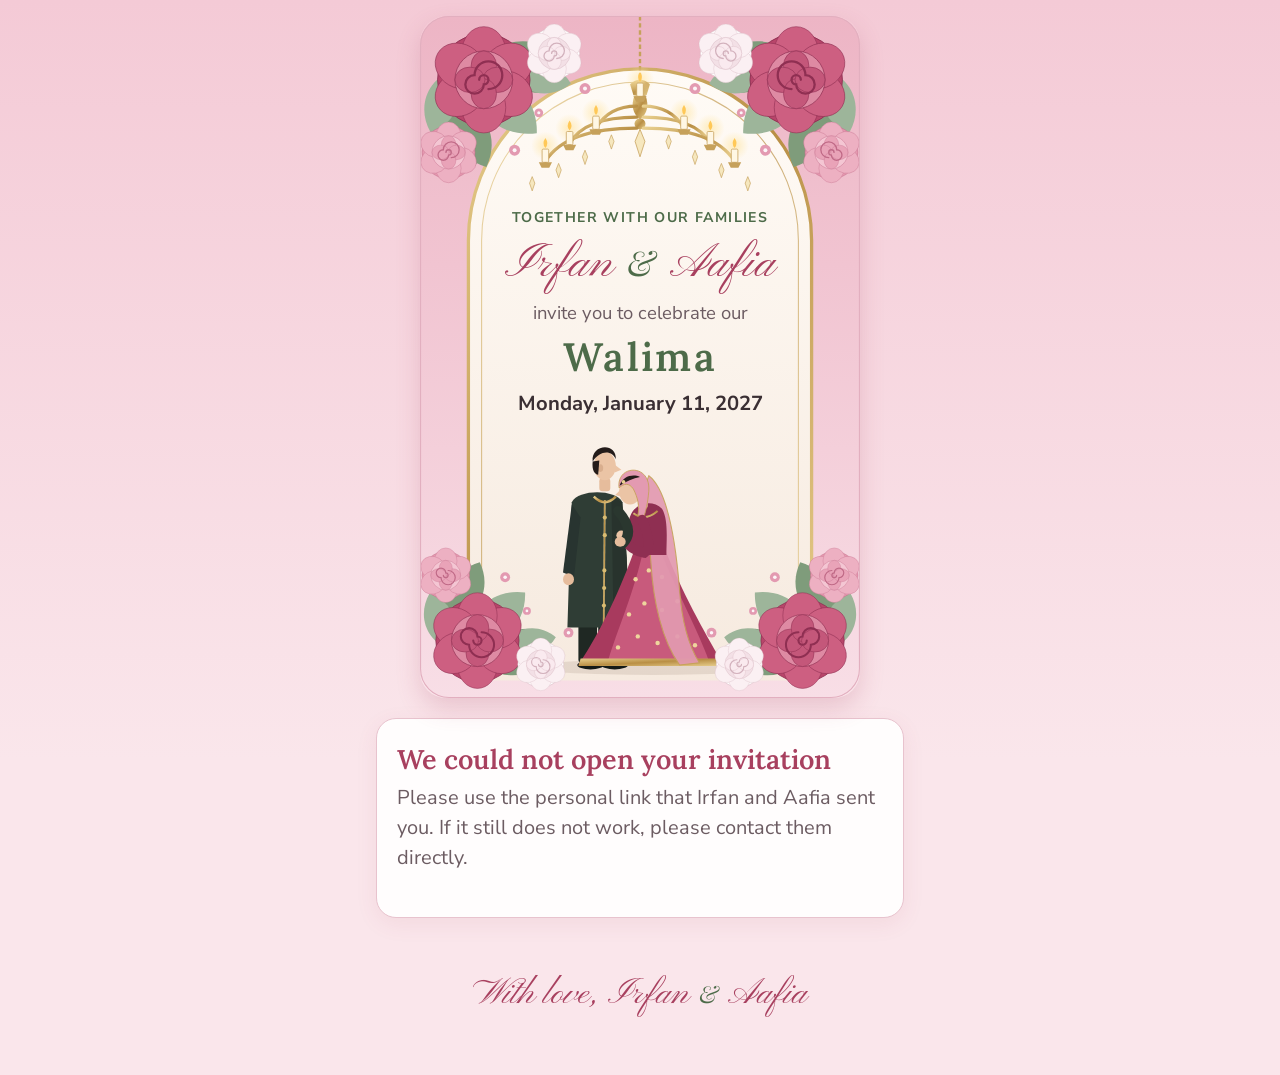
==== commit 47ab6037: "Couple pose and lighter animation" ====
--- a/index.html
+++ b/index.html
@@ -18,7 +18,7 @@
   <link rel="preconnect" href="https://fonts.googleapis.com">
   <link rel="preconnect" href="https://fonts.gstatic.com" crossorigin>
   <link href="https://fonts.googleapis.com/css2?family=Lora:wght@500;600&family=Nunito+Sans:wght@400;600;700&family=Pinyon+Script&family=Playfair+Display:ital@1&display=swap" rel="stylesheet">
-  <link rel="stylesheet" href="style.css?v=3">
+  <link rel="stylesheet" href="style.css?v=4">
 </head>
 <body>
   <header class="hero">
@@ -121,50 +121,56 @@
 <path class="crystal" d="M74 134 l-2.4 6 l2.4 7 l2.4 -7z" fill="#F6E7BE" stroke="#C6A15B" stroke-width=".6" style="--d:2.02s"/>
 <path class="crystal" d="M98 146 l-2.4 6 l2.4 7 l2.4 -7z" fill="#F6E7BE" stroke="#C6A15B" stroke-width=".6" style="--d:1.73s"/>
 </g></g></g>
-<ellipse class="shadow-in" cx="226" cy="592" rx="104" ry="7" fill="#7A5A48" opacity=".14"/>
-<g class="couple-in"><g class="couple-breathe">
-  <g class="veil-sway"><path d="M203 408 C186 432 184 504 192 574 L216 566 C212 514 214 462 226 428Z" fill="#E39AB1" opacity=".92" stroke="#C6A15B" stroke-width="1"/></g>
+<ellipse class="shadow-in" cx="212" cy="592" rx="112" ry="7" fill="#7A5A48" opacity=".14"/>
+<g class="couple-in"><g transform="translate(-28 0)"><g class="couple-breathe">
   <g class="groom">
-    <rect x="160" y="545" width="17" height="42" rx="3" fill="#1F2823"/>
-    <rect x="181" y="545" width="17" height="42" rx="3" fill="#1F2823"/>
-    <ellipse cx="167" cy="590" rx="11" ry="4" fill="#141A17"/><ellipse cx="192" cy="590" rx="11" ry="4" fill="#141A17"/>
-    <path d="M150 430 C158 419 198 419 206 430 L212 482 L215 558 L141 558 L146 482Z" fill="#2F3D35"/>
-    <path d="M150 432 L141 502 L151 504 L158 442Z" fill="#283430"/>
-    <ellipse cx="146" cy="507" rx="5" ry="5.5" fill="#E6BC9C"/>
-    <line x1="178" y1="434" x2="178" y2="558" stroke="url(#goldG)" stroke-width="1.6"/>
-    <g fill="#D9BC72"><circle cx="178" cy="448" r="1.9"/><circle cx="178" cy="464" r="1.9"/><circle cx="178" cy="480" r="1.9"/><circle cx="178" cy="496" r="1.9"/><circle cx="178" cy="512" r="1.9"/><circle cx="178" cy="528" r="1.9"/></g>
-    <path d="M166 425 Q178 440 190 425" fill="none" stroke="url(#goldG)" stroke-width="2.2"/>
+    <rect x="172" y="548" width="17" height="40" rx="3" fill="#1F2823"/>
+    <rect x="190" y="548" width="17" height="40" rx="3" fill="#1F2823"/>
+    <ellipse cx="183" cy="590" rx="12" ry="4" fill="#141A17"/><ellipse cx="205" cy="590" rx="12" ry="4" fill="#141A17"/>
+    <path d="M166 442 C172 430 206 430 212 442 L216 492 L218 556 L162 556 L164 492Z" fill="#2F3D35"/>
+    <path d="M202 436 L212 442 L216 492 L218 556 L204 556Z" fill="#232C27" opacity=".55"/>
+    <path d="M166 444 L158 506 L168 510 L174 456Z" fill="#283430"/>
+    <ellipse cx="163" cy="512" rx="5" ry="5.5" fill="#E6BC9C"/>
+    <line x1="196" y1="440" x2="195" y2="556" stroke="url(#goldG)" stroke-width="1.6"/>
+    <g fill="#D9BC72"><circle cx="196" cy="456" r="1.9"/><circle cx="196" cy="472" r="1.9"/><circle cx="195.6" cy="504" r="1.9"/><circle cx="195.4" cy="520" r="1.9"/><circle cx="195.2" cy="536" r="1.9"/></g>
+    <path d="M186 437 Q196 447 206 437" fill="none" stroke="url(#goldG)" stroke-width="2.2"/>
     <g class="groom-head">
-      <rect x="173" y="412" width="10" height="11" rx="3" fill="#E6BC9C"/>
-      <ellipse cx="178" cy="402" rx="11" ry="13" fill="#EBC4A5"/>
-      <path d="M166.5 401 C164 385 192 385 189.5 401 C186 393 170 393 166.5 401Z" fill="#241C1A"/>
+      <rect x="191" y="420" width="10" height="12" rx="3" fill="#E6BC9C"/>
+      <ellipse cx="196" cy="409" rx="10" ry="13" fill="#EBC4A5"/>
+      <path d="M205 408 L211 412.5 L205 415Z" fill="#EBC4A5"/>
+      <ellipse cx="192" cy="411" rx="2.5" ry="3.5" fill="#D9AE8E"/>
+      <path d="M185 405 C183 389 207 387 206 403 C203 395 192 394 185 405Z" fill="#241C1A"/>
+      <path d="M185 405 C184 413 187 417 190 417 L191 404Z" fill="#241C1A"/>
     </g>
   </g>
   <g class="bride">
     <g class="skirt-sway">
-      <path d="M216 468 C202 520 182 562 168 590 L298 590 C284 562 266 520 252 468Z" fill="#A83A5E"/>
-      <path d="M224 470 C214 520 198 562 192 590 L282 590 C274 562 258 520 246 470Z" fill="#C85A7C"/>
-      <path d="M186 584 L284 584 L286 591 L184 591Z" fill="url(#goldG)"/>
+      <path d="M222 488 C206 532 188 566 172 590 L304 590 C290 566 270 532 252 488Z" fill="#A83A5E"/>
+      <path d="M230 490 C220 532 204 566 198 590 L292 590 C284 566 266 532 248 490Z" fill="#C85A7C"/>
+      <path d="M174 584 L302 584 L304 591 L172 591Z" fill="url(#goldG)"/>
       <g fill="#F1DC9F" opacity=".95">
-        <circle cx="232" cy="500" r="2"/><circle cx="244" cy="506" r="2"/><circle cx="220" cy="508" r="2"/>
-        <circle cx="228" cy="530" r="2"/><circle cx="244" cy="536" r="2"/><circle cx="214" cy="540" r="2"/><circle cx="258" cy="528" r="2"/>
-        <circle cx="222" cy="560" r="2"/><circle cx="240" cy="566" r="2"/><circle cx="258" cy="560" r="2"/><circle cx="206" cy="570" r="2"/><circle cx="272" cy="568" r="2"/>
+        <circle cx="236" cy="504" r="2"/><circle cx="248" cy="510" r="2"/><circle cx="224" cy="512" r="2"/>
+        <circle cx="232" cy="534" r="2"/><circle cx="248" cy="540" r="2"/><circle cx="218" cy="544" r="2"/><circle cx="262" cy="532" r="2"/>
+        <circle cx="226" cy="564" r="2"/><circle cx="244" cy="570" r="2"/><circle cx="262" cy="564" r="2"/><circle cx="208" cy="574" r="2"/><circle cx="278" cy="572" r="2"/>
       </g>
     </g>
-    <path d="M219 432 C226 425 242 425 249 432 L253 472 L215 472Z" fill="#8F2F52"/>
-    <path d="M223 429 Q234 442 245 429" fill="none" stroke="url(#goldG)" stroke-width="2"/>
-    <path d="M246 436 L254 484 L245 486 L240 446Z" fill="#8F2F52"/>
-    <path d="M221 442 L212 490 L221 494 L230 450Z" fill="#8F2F52"/>
-    <ellipse cx="216" cy="496" rx="4.5" ry="5" fill="#EBC4A5"/>
+    <g class="veil-sway"><path d="M236 418 C252 430 260 472 264 522 C266 550 272 572 282 588 L264 590 C248 568 240 532 238 498 C236 470 234 448 230 434Z" fill="#E39AB1" opacity=".92" stroke="#C6A15B" stroke-width="1"/></g>
+    <path d="M230 444 C222 446 216 456 218 468 C219 476 222 482 222 490 L252 490 C252 476 254 458 248 448 C243 443 236 442 230 444Z" fill="#8F2F52"/>
+    <path d="M222 452 Q232 460 244 450" fill="none" stroke="url(#goldG)" stroke-width="1.8"/>
+    <rect x="226" y="436" width="9" height="12" rx="3" fill="#EBC4A5"/>
     <g class="bride-head">
-      <rect x="210" y="430" width="9" height="9" rx="3" fill="#EBC4A5"/>
-      <ellipse cx="214" cy="421" rx="10" ry="12" fill="#EBC4A5"/>
-      <path d="M201 421 C198 400 230 400 227 421 C223 411 205 411 201 421Z" fill="#E39AB1" stroke="#C6A15B" stroke-width=".8"/>
-      <path d="M203 417 C202 406 226 406 225 417 C221 411 207 411 203 417Z" fill="#241C1A"/>
-      <circle cx="214" cy="408" r="1.8" fill="#E8CF8E"/>
-    </g>
+      <ellipse cx="219" cy="432" rx="10" ry="12" fill="#EBC4A5"/>
+      <path d="M210 431 L205.500 435.500 L211 437Z" fill="#EBC4A5"/>
+      <path d="M209 429 C206 408 238 406 236 432 C235 444 233 450 232 454 L226 454 C228 446 226 438 222 430 C218 424 213 425 209 429Z" fill="#E39AB1" stroke="#C6A15B" stroke-width=".8"/>
+      <path d="M209.500 427 C212 418 222 416 228 419 C222 420 215 423 209.500 427Z" fill="#241C1A"/>
+      <circle cx="213" cy="423.500" r="1.7" fill="#E8CF8E"/>
+    </g>
+    <path d="M230 458 Q240 482 232 488 Q220 486 212 474" fill="none" stroke="#8F2F52" stroke-width="9" stroke-linecap="round"/>
+    <ellipse cx="211" cy="472" rx="4.500" ry="4.200" fill="#EBC4A5"/>
   </g>
-</g></g>
+  <path d="M208 450 Q224 468 212 480" fill="none" stroke="#2A372F" stroke-width="9" stroke-linecap="round"/>
+  <ellipse cx="210" cy="478" rx="5" ry="4.500" fill="#E6BC9C"/>
+</g></g></g>
 <g transform="translate(39 0)"><g class="petal" style="--t:15.9s;--d:13.7s;--amp:26px"><path transform="rotate(5) scale(0.79)" d="M0 0 C6 -4 14 -2 14 4 C14 10 6 12 0 8 C-3 5 -3 2 0 0Z" fill="#E8A0B5" opacity=".9"/></g></g>
 <g transform="translate(210 0)"><g class="petal" style="--t:10.4s;--d:6.7s;--amp:15px"><path transform="rotate(159) scale(0.98)" d="M0 0 C6 -4 14 -2 14 4 C14 10 6 12 0 8 C-3 5 -3 2 0 0Z" fill="#F2C3D0" opacity=".9"/></g></g>
 <g transform="translate(321 0)"><g class="petal" style="--t:13.1s;--d:10.8s;--amp:27px"><path transform="rotate(100) scale(0.97)" d="M0 0 C6 -4 14 -2 14 4 C14 10 6 12 0 8 C-3 5 -3 2 0 0Z" fill="#FFFFFF" opacity=".9"/></g></g>
@@ -179,10 +185,10 @@
 <g transform="translate(296 0)"><g class="petal" style="--t:12.0s;--d:7.7s;--amp:16px"><path transform="rotate(87) scale(1.05)" d="M0 0 C6 -4 14 -2 14 4 C14 10 6 12 0 8 C-3 5 -3 2 0 0Z" fill="#F2C3D0" opacity=".9"/></g></g>
 <g transform="translate(236 0)"><g class="petal" style="--t:12.2s;--d:9.1s;--amp:24px"><path transform="rotate(312) scale(1.04)" d="M0 0 C6 -4 14 -2 14 4 C14 10 6 12 0 8 C-3 5 -3 2 0 0Z" fill="#FFFFFF" opacity=".9"/></g></g>
 <g transform="translate(88 0)"><g class="petal" style="--t:10.9s;--d:13.2s;--amp:19px"><path transform="rotate(266) scale(0.81)" d="M0 0 C6 -4 14 -2 14 4 C14 10 6 12 0 8 C-3 5 -3 2 0 0Z" fill="#E39AB1" opacity=".9"/></g></g>
-<g transform="translate(206 404)"><g class="heart" style="--d:5.8s;--dx:-14px;--t:4.6s"><path d="M0 4 C0 -2 -9 -3 -9 3 C-9 8 -3 11 0 15 C3 11 9 8 9 3 C9 -3 0 -2 0 4Z" transform="scale(.7)" fill="#E0788F"/></g></g>
-<g transform="translate(222 404)"><g class="heart" style="--d:7.4s;--dx:16px;--t:5.0s"><path d="M0 4 C0 -2 -9 -3 -9 3 C-9 8 -3 11 0 15 C3 11 9 8 9 3 C9 -3 0 -2 0 4Z" transform="scale(.7)" fill="#E0788F"/></g></g>
-<g transform="translate(214 404)"><g class="heart" style="--d:9.2s;--dx:-4px;--t:4.4s"><path d="M0 4 C0 -2 -9 -3 -9 3 C-9 8 -3 11 0 15 C3 11 9 8 9 3 C9 -3 0 -2 0 4Z" transform="scale(.7)" fill="#E0788F"/></g></g>
-<g transform="translate(230 404)"><g class="heart" style="--d:10.6s;--dx:22px;--t:5.2s"><path d="M0 4 C0 -2 -9 -3 -9 3 C-9 8 -3 11 0 15 C3 11 9 8 9 3 C9 -3 0 -2 0 4Z" transform="scale(.7)" fill="#E0788F"/></g></g>
+<g transform="translate(180 404)"><g class="heart" style="--d:5.8s;--dx:-14px;--t:4.6s"><path d="M0 4 C0 -2 -9 -3 -9 3 C-9 8 -3 11 0 15 C3 11 9 8 9 3 C9 -3 0 -2 0 4Z" transform="scale(.7)" fill="#E0788F"/></g></g>
+<g transform="translate(194 404)"><g class="heart" style="--d:7.4s;--dx:16px;--t:5.0s"><path d="M0 4 C0 -2 -9 -3 -9 3 C-9 8 -3 11 0 15 C3 11 9 8 9 3 C9 -3 0 -2 0 4Z" transform="scale(.7)" fill="#E0788F"/></g></g>
+<g transform="translate(186 404)"><g class="heart" style="--d:9.2s;--dx:-4px;--t:4.4s"><path d="M0 4 C0 -2 -9 -3 -9 3 C-9 8 -3 11 0 15 C3 11 9 8 9 3 C9 -3 0 -2 0 4Z" transform="scale(.7)" fill="#E0788F"/></g></g>
+<g transform="translate(200 404)"><g class="heart" style="--d:10.6s;--dx:22px;--t:5.2s"><path d="M0 4 C0 -2 -9 -3 -9 3 C-9 8 -3 11 0 15 C3 11 9 8 9 3 C9 -3 0 -2 0 4Z" transform="scale(.7)" fill="#E0788F"/></g></g>
 <g transform=""><g class="corner-sway" style="--sd:7.85s;--sdel:-1.18s">
 <g transform="translate(52 46) rotate(-4) scale(1.5)"><g class="leaf-grow" style="--d:1.5s"><use href="#leaf" style="fill:#7F9C7B"/></g></g>
 <g transform="translate(40 60) rotate(86) scale(1.5)"><g class="leaf-grow" style="--d:1.57s"><use href="#leaf" style="fill:#7F9C7B"/></g></g>
@@ -302,7 +308,7 @@
     <p class="sign">With love, Irfan <span class="amp">&amp;</span> Aafia</p>
   </footer>
 
-  <script src="config.js?v=3"></script>
-  <script src="app.js?v=3"></script>
+  <script src="config.js?v=4"></script>
+  <script src="app.js?v=4"></script>
 </body>
 </html>
--- a/style.css
+++ b/style.css
@@ -329,13 +329,13 @@
 @keyframes coupleIn { from { transform: translateY(22px); opacity: 0; } to { transform: none; opacity: 1; } }
 .couple-breathe { transform-origin: 200px 592px; animation: coupleBreathe 4.8s ease-in-out 4.8s infinite; }
 @keyframes coupleBreathe { 0%, 100% { transform: scale(1, 1); } 50% { transform: scale(1.004, 1.01); } }
-.veil-sway { transform-origin: 205px 410px; animation: veilSway 4.2s ease-in-out 4.8s infinite; }
+.veil-sway { transform-origin: 236px 424px; animation: veilSway 4.2s ease-in-out 4.8s infinite; }
 @keyframes veilSway { 0%, 100% { transform: skewX(0) rotate(0); } 33% { transform: skewX(2.4deg) rotate(1deg); } 66% { transform: skewX(-1.6deg) rotate(-.8deg); } }
-.groom-head { transform-origin: 178px 424px; animation: nod 6s ease-in-out 5s infinite; }
+.groom-head { transform-origin: 196px 426px; animation: nod 6s ease-in-out 5s infinite; }
 @keyframes nod { 0%, 100% { transform: rotate(0); } 40% { transform: rotate(2deg); } 70% { transform: rotate(-1deg); } }
-.bride-head { transform-origin: 214px 438px; animation: lean 6.5s ease-in-out 5s infinite; }
+.bride-head { transform-origin: 232px 452px; animation: lean 6.5s ease-in-out 5s infinite; }
 @keyframes lean { 0%, 100% { transform: rotate(0); } 45% { transform: rotate(-3.5deg); } }
-.skirt-sway { transform-origin: 240px 468px; animation: skirt 4.6s ease-in-out 4.8s infinite; }
+.skirt-sway { transform-origin: 236px 488px; animation: skirt 4.6s ease-in-out 4.8s infinite; }
 @keyframes skirt { 0%, 100% { transform: skewX(0); } 50% { transform: skewX(1.2deg); } }
 
 /* petals flutter down, hearts float up */
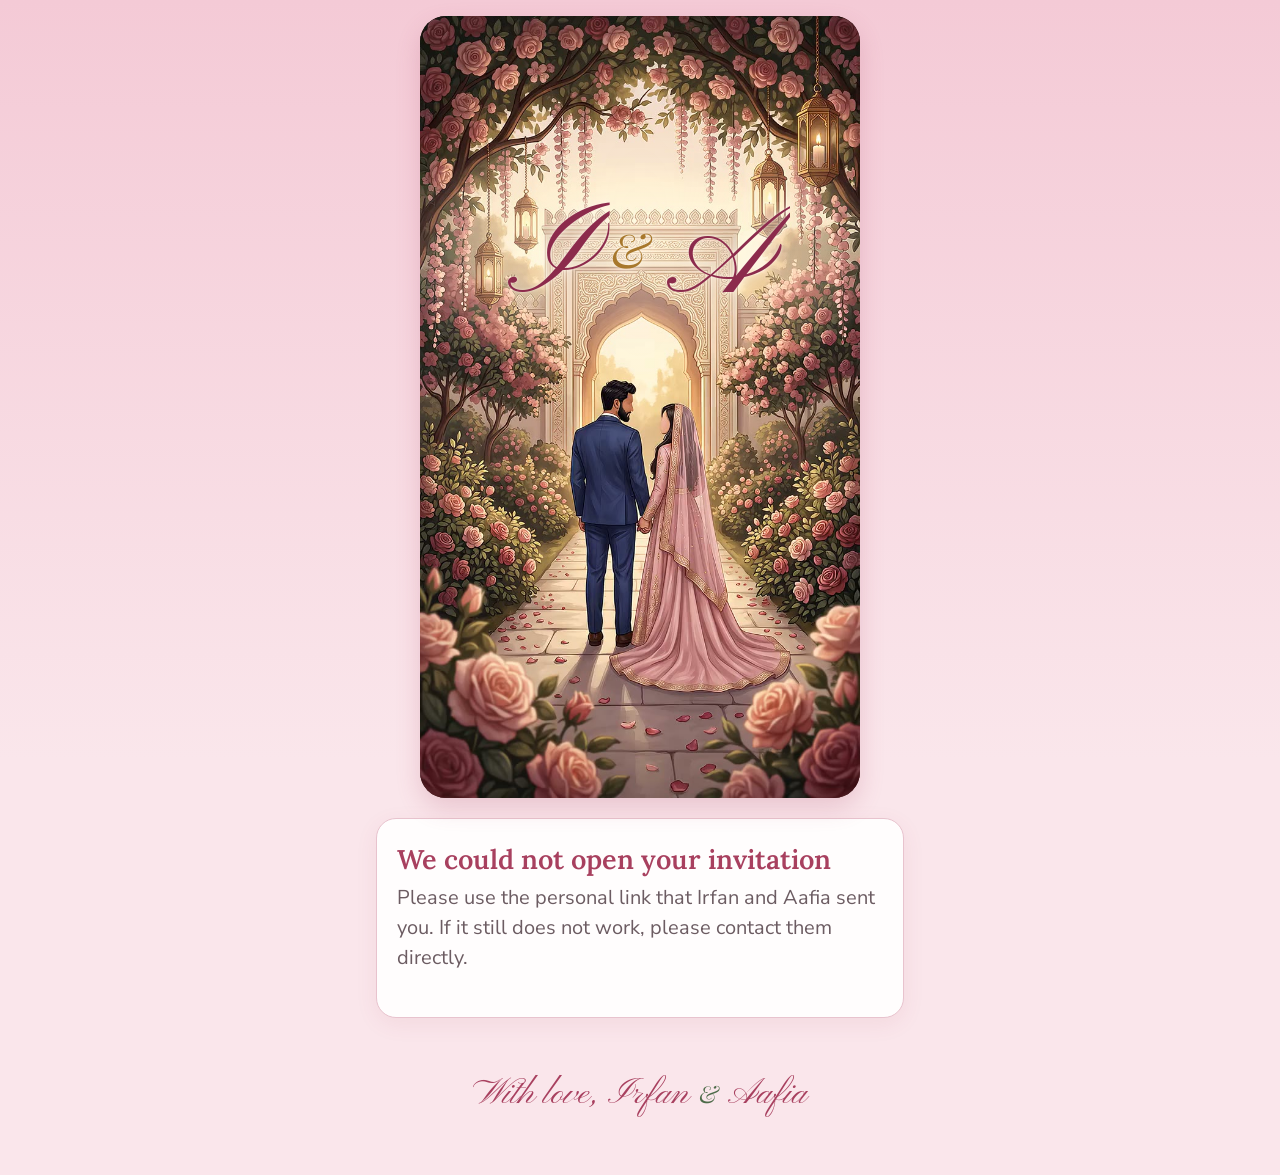
==== commit c0121006: "Invitation film: opening scene and animated invitation" ====
--- a/index.html
+++ b/index.html
@@ -18,249 +18,41 @@
   <link rel="preconnect" href="https://fonts.googleapis.com">
   <link rel="preconnect" href="https://fonts.gstatic.com" crossorigin>
   <link href="https://fonts.googleapis.com/css2?family=Lora:wght@500;600&family=Nunito+Sans:wght@400;600;700&family=Pinyon+Script&family=Playfair+Display:ital@1&display=swap" rel="stylesheet">
-  <link rel="stylesheet" href="style.css?v=4">
+  <link rel="stylesheet" href="style.css?v=7">
 </head>
 <body>
   <header class="hero">
-    <div class="frame">
-      <svg class="art" viewBox="0 0 400 620" aria-hidden="true" focusable="false">
-<defs>
-  <linearGradient id="bg" x1="0" y1="0" x2="0" y2="1"><stop offset="0" stop-color="#EDB5C5"/><stop offset="1" stop-color="#F8DEE6"/></linearGradient>
-  <linearGradient id="archFill" x1="0" y1="0" x2="0" y2="1"><stop offset="0" stop-color="#FFFBF6"/><stop offset="1" stop-color="#F6EADF"/></linearGradient>
-  <linearGradient id="goldG" x1="0" y1="0" x2="1" y2="1"><stop offset="0" stop-color="#E8CF8E"/><stop offset=".5" stop-color="#B98F45"/><stop offset="1" stop-color="#E8CF8E"/></linearGradient>
-  <linearGradient id="sheenG" x1="0" y1="0" x2="1" y2="0"><stop offset="0" stop-color="#fff" stop-opacity="0"/><stop offset=".5" stop-color="#fff" stop-opacity=".55"/><stop offset="1" stop-color="#fff" stop-opacity="0"/></linearGradient>
-  <radialGradient id="glow"><stop offset="0" stop-color="#FFE7A8" stop-opacity=".75"/><stop offset="1" stop-color="#FFE7A8" stop-opacity="0"/></radialGradient>
-  <clipPath id="clip"><rect width="400" height="620" rx="26"/></clipPath>
-  <clipPath id="archClip"><path d="M44 604 V204 A156 156 0 0 1 356 204 V604 Z"/></clipPath>
-  <g id="rose">
-    <circle r="40" style="fill:var(--c1)" stroke="var(--sw)" stroke-width=".8"/>
-    <g style="fill:var(--c2)" stroke="var(--sw)" stroke-width=".5">
-      <ellipse cy="-24" rx="19" ry="22"/><ellipse cy="-24" rx="19" ry="22" transform="rotate(60)"/><ellipse cy="-24" rx="19" ry="22" transform="rotate(120)"/>
-      <ellipse cy="-24" rx="19" ry="22" transform="rotate(180)"/><ellipse cy="-24" rx="19" ry="22" transform="rotate(240)"/><ellipse cy="-24" rx="19" ry="22" transform="rotate(300)"/>
-    </g>
-    <circle r="25" style="fill:var(--c3)" stroke="var(--sw)" stroke-width=".6"/>
-    <g style="fill:var(--c4)" stroke="var(--sw)" stroke-width=".5">
-      <ellipse cy="-12" rx="11" ry="13"/><ellipse cy="-12" rx="11" ry="13" transform="rotate(90)"/><ellipse cy="-12" rx="11" ry="13" transform="rotate(180)"/><ellipse cy="-12" rx="11" ry="13" transform="rotate(270)"/>
-    </g>
-    <path d="M-4 0 a4 4 0 1 1 4 4 a8 8 0 1 1 -8 -8 a12 12 0 1 1 12 12" fill="none" stroke="var(--sw)" stroke-width="2" stroke-linecap="round"/>
-  </g>
-  <path id="leaf" d="M0 0 C12 -17 38 -19 54 0 C38 19 12 17 0 0Z"/>
-</defs>
-<g clip-path="url(#clip)">
-<rect class="bg-in" width="400" height="620" fill="url(#bg)"/>
-<path class="arch-fill" d="M44 604 V204 A156 156 0 0 1 356 204 V604 Z" fill="url(#archFill)"/>
-<path class="arch-line" pathLength="1" d="M44 604 V204 A156 156 0 0 1 356 204 V604" fill="none" stroke="url(#goldG)" stroke-width="3"/>
-<path class="arch-line2" pathLength="1" d="M56 604 V204 A144 144 0 0 1 344 204 V604" fill="none" stroke="url(#goldG)" stroke-width="1" opacity=".7"/>
-<g clip-path="url(#archClip)"><g class="sheen-move"><rect x="-120" y="0" width="70" height="620" fill="url(#sheenG)" transform="skewX(-18)"/></g></g>
-<g transform="translate(120 150) scale(1)"><path class="spark" d="M0 -7 L1.8 -1.8 L7 0 L1.8 1.8 L0 7 L-1.8 1.8 L-7 0 L-1.8 -1.8Z" fill="#F2D98F" style="--d:3.2s"/></g>
-<g transform="translate(284 160) scale(0.9)"><path class="spark" d="M0 -7 L1.8 -1.8 L7 0 L1.8 1.8 L0 7 L-1.8 1.8 L-7 0 L-1.8 -1.8Z" fill="#F2D98F" style="--d:4.1s"/></g>
-<g transform="translate(90 262) scale(0.8)"><path class="spark" d="M0 -7 L1.8 -1.8 L7 0 L1.8 1.8 L0 7 L-1.8 1.8 L-7 0 L-1.8 -1.8Z" fill="#E6C46A" style="--d:5.0s"/></g>
-<g transform="translate(318 300) scale(1)"><path class="spark" d="M0 -7 L1.8 -1.8 L7 0 L1.8 1.8 L0 7 L-1.8 1.8 L-7 0 L-1.8 -1.8Z" fill="#E6C46A" style="--d:6.3s"/></g>
-<g transform="translate(200 176) scale(0.8)"><path class="spark" d="M0 -7 L1.8 -1.8 L7 0 L1.8 1.8 L0 7 L-1.8 1.8 L-7 0 L-1.8 -1.8Z" fill="#fff" style="--d:3.7s"/></g>
-<g transform="translate(76 392) scale(0.8)"><path class="spark" d="M0 -7 L1.8 -1.8 L7 0 L1.8 1.8 L0 7 L-1.8 1.8 L-7 0 L-1.8 -1.8Z" fill="#E6C46A" style="--d:7.2s"/></g>
-<g transform="translate(200 0)"><g class="chan-drop"><g class="chan-sway">
-<line x1="0" y1="0" x2="0" y2="62" stroke="#C6A15B" stroke-width="2.2" stroke-dasharray="4 2.5"/>
-<path d="M-9 62 Q0 54 9 62 L6 72 H-6Z" fill="url(#goldG)"/>
-<path d="M-5 72 Q-10 86 0 94 Q10 86 5 72Z" fill="url(#goldG)"/>
-<circle cy="98" r="5" fill="url(#goldG)"/>
-<path d="M0 103 L-4.5 114 L0 128 L4.5 114Z" fill="#F6E7BE" stroke="#C6A15B" stroke-width=".7"/>
-<path d="M-3 82 C-20 82 -32 88 -40 102" fill="none" stroke="url(#goldG)" stroke-width="3" stroke-linecap="round"/>
-<path d="M-3 92 C-30 92 -54 98 -64 116" fill="none" stroke="url(#goldG)" stroke-width="3" stroke-linecap="round"/>
-<path d="M-3 102 C-40 102 -72 110 -86 132" fill="none" stroke="url(#goldG)" stroke-width="3" stroke-linecap="round"/>
-<path d="M3 82 C20 82 32 88 40 102" fill="none" stroke="url(#goldG)" stroke-width="3" stroke-linecap="round"/>
-<path d="M3 92 C30 92 54 98 64 116" fill="none" stroke="url(#goldG)" stroke-width="3" stroke-linecap="round"/>
-<path d="M3 102 C40 102 72 110 86 132" fill="none" stroke="url(#goldG)" stroke-width="3" stroke-linecap="round"/>
-<g transform="translate(0 66)">
-  <circle class="glow" cx="0" cy="-8" r="13" fill="url(#glow)" style="--d:1.9s;--f:2.09s"/>
-  <rect x="-3" y="-5" width="6" height="12" rx="1" fill="#FFF7E4" stroke="#C6A15B" stroke-width=".7"/>
-  <path class="flame" d="M0 -15 q-3.5 5 0 9 q3.5 -4 0 -9z" fill="#FFC857" style="--d:1.9s;--f:2.09s"/>
-  <path d="M-6 7 h12 l-2.5 5 h-7z" fill="#C6A15B"/>
-</g>
-<g transform="translate(-40 96)">
-  <circle class="glow" cx="0" cy="-8" r="13" fill="url(#glow)" style="--d:2.04s;--f:2.23s"/>
-  <rect x="-3" y="-5" width="6" height="12" rx="1" fill="#FFF7E4" stroke="#C6A15B" stroke-width=".7"/>
-  <path class="flame" d="M0 -15 q-3.5 5 0 9 q3.5 -4 0 -9z" fill="#FFC857" style="--d:2.04s;--f:2.23s"/>
-  <path d="M-6 7 h12 l-2.5 5 h-7z" fill="#C6A15B"/>
-</g>
-<g transform="translate(40 96)">
-  <circle class="glow" cx="0" cy="-8" r="13" fill="url(#glow)" style="--d:2.18s;--f:2.7s"/>
-  <rect x="-3" y="-5" width="6" height="12" rx="1" fill="#FFF7E4" stroke="#C6A15B" stroke-width=".7"/>
-  <path class="flame" d="M0 -15 q-3.5 5 0 9 q3.5 -4 0 -9z" fill="#FFC857" style="--d:2.18s;--f:2.7s"/>
-  <path d="M-6 7 h12 l-2.5 5 h-7z" fill="#C6A15B"/>
-</g>
-<g transform="translate(-64 110)">
-  <circle class="glow" cx="0" cy="-8" r="13" fill="url(#glow)" style="--d:2.32s;--f:2.11s"/>
-  <rect x="-3" y="-5" width="6" height="12" rx="1" fill="#FFF7E4" stroke="#C6A15B" stroke-width=".7"/>
-  <path class="flame" d="M0 -15 q-3.5 5 0 9 q3.5 -4 0 -9z" fill="#FFC857" style="--d:2.32s;--f:2.11s"/>
-  <path d="M-6 7 h12 l-2.5 5 h-7z" fill="#C6A15B"/>
-</g>
-<g transform="translate(64 110)">
-  <circle class="glow" cx="0" cy="-8" r="13" fill="url(#glow)" style="--d:2.46s;--f:2.16s"/>
-  <rect x="-3" y="-5" width="6" height="12" rx="1" fill="#FFF7E4" stroke="#C6A15B" stroke-width=".7"/>
-  <path class="flame" d="M0 -15 q-3.5 5 0 9 q3.5 -4 0 -9z" fill="#FFC857" style="--d:2.46s;--f:2.16s"/>
-  <path d="M-6 7 h12 l-2.5 5 h-7z" fill="#C6A15B"/>
-</g>
-<g transform="translate(-86 126)">
-  <circle class="glow" cx="0" cy="-8" r="13" fill="url(#glow)" style="--d:2.6s;--f:2.26s"/>
-  <rect x="-3" y="-5" width="6" height="12" rx="1" fill="#FFF7E4" stroke="#C6A15B" stroke-width=".7"/>
-  <path class="flame" d="M0 -15 q-3.5 5 0 9 q3.5 -4 0 -9z" fill="#FFC857" style="--d:2.6s;--f:2.26s"/>
-  <path d="M-6 7 h12 l-2.5 5 h-7z" fill="#C6A15B"/>
-</g>
-<g transform="translate(86 126)">
-  <circle class="glow" cx="0" cy="-8" r="13" fill="url(#glow)" style="--d:2.74s;--f:1.74s"/>
-  <rect x="-3" y="-5" width="6" height="12" rx="1" fill="#FFF7E4" stroke="#C6A15B" stroke-width=".7"/>
-  <path class="flame" d="M0 -15 q-3.5 5 0 9 q3.5 -4 0 -9z" fill="#FFC857" style="--d:2.74s;--f:1.74s"/>
-  <path d="M-6 7 h12 l-2.5 5 h-7z" fill="#C6A15B"/>
-</g>
-<path class="crystal" d="M-26 108 l-2.4 6 l2.4 7 l2.4 -7z" fill="#F6E7BE" stroke="#C6A15B" stroke-width=".6" style="--d:1.28s"/>
-<path class="crystal" d="M-50 122 l-2.4 6 l2.4 7 l2.4 -7z" fill="#F6E7BE" stroke="#C6A15B" stroke-width=".6" style="--d:1.57s"/>
-<path class="crystal" d="M-74 134 l-2.4 6 l2.4 7 l2.4 -7z" fill="#F6E7BE" stroke="#C6A15B" stroke-width=".6" style="--d:1.98s"/>
-<path class="crystal" d="M-98 146 l-2.4 6 l2.4 7 l2.4 -7z" fill="#F6E7BE" stroke="#C6A15B" stroke-width=".6" style="--d:0.24s"/>
-<path class="crystal" d="M26 108 l-2.4 6 l2.4 7 l2.4 -7z" fill="#F6E7BE" stroke="#C6A15B" stroke-width=".6" style="--d:0.76s"/>
-<path class="crystal" d="M50 122 l-2.4 6 l2.4 7 l2.4 -7z" fill="#F6E7BE" stroke="#C6A15B" stroke-width=".6" style="--d:0.23s"/>
-<path class="crystal" d="M74 134 l-2.4 6 l2.4 7 l2.4 -7z" fill="#F6E7BE" stroke="#C6A15B" stroke-width=".6" style="--d:2.02s"/>
-<path class="crystal" d="M98 146 l-2.4 6 l2.4 7 l2.4 -7z" fill="#F6E7BE" stroke="#C6A15B" stroke-width=".6" style="--d:1.73s"/>
-</g></g></g>
-<ellipse class="shadow-in" cx="212" cy="592" rx="112" ry="7" fill="#7A5A48" opacity=".14"/>
-<g class="couple-in"><g transform="translate(-28 0)"><g class="couple-breathe">
-  <g class="groom">
-    <rect x="172" y="548" width="17" height="40" rx="3" fill="#1F2823"/>
-    <rect x="190" y="548" width="17" height="40" rx="3" fill="#1F2823"/>
-    <ellipse cx="183" cy="590" rx="12" ry="4" fill="#141A17"/><ellipse cx="205" cy="590" rx="12" ry="4" fill="#141A17"/>
-    <path d="M166 442 C172 430 206 430 212 442 L216 492 L218 556 L162 556 L164 492Z" fill="#2F3D35"/>
-    <path d="M202 436 L212 442 L216 492 L218 556 L204 556Z" fill="#232C27" opacity=".55"/>
-    <path d="M166 444 L158 506 L168 510 L174 456Z" fill="#283430"/>
-    <ellipse cx="163" cy="512" rx="5" ry="5.5" fill="#E6BC9C"/>
-    <line x1="196" y1="440" x2="195" y2="556" stroke="url(#goldG)" stroke-width="1.6"/>
-    <g fill="#D9BC72"><circle cx="196" cy="456" r="1.9"/><circle cx="196" cy="472" r="1.9"/><circle cx="195.6" cy="504" r="1.9"/><circle cx="195.4" cy="520" r="1.9"/><circle cx="195.2" cy="536" r="1.9"/></g>
-    <path d="M186 437 Q196 447 206 437" fill="none" stroke="url(#goldG)" stroke-width="2.2"/>
-    <g class="groom-head">
-      <rect x="191" y="420" width="10" height="12" rx="3" fill="#E6BC9C"/>
-      <ellipse cx="196" cy="409" rx="10" ry="13" fill="#EBC4A5"/>
-      <path d="M205 408 L211 412.5 L205 415Z" fill="#EBC4A5"/>
-      <ellipse cx="192" cy="411" rx="2.5" ry="3.5" fill="#D9AE8E"/>
-      <path d="M185 405 C183 389 207 387 206 403 C203 395 192 394 185 405Z" fill="#241C1A"/>
-      <path d="M185 405 C184 413 187 417 190 417 L191 404Z" fill="#241C1A"/>
-    </g>
-  </g>
-  <g class="bride">
-    <g class="skirt-sway">
-      <path d="M222 488 C206 532 188 566 172 590 L304 590 C290 566 270 532 252 488Z" fill="#A83A5E"/>
-      <path d="M230 490 C220 532 204 566 198 590 L292 590 C284 566 266 532 248 490Z" fill="#C85A7C"/>
-      <path d="M174 584 L302 584 L304 591 L172 591Z" fill="url(#goldG)"/>
-      <g fill="#F1DC9F" opacity=".95">
-        <circle cx="236" cy="504" r="2"/><circle cx="248" cy="510" r="2"/><circle cx="224" cy="512" r="2"/>
-        <circle cx="232" cy="534" r="2"/><circle cx="248" cy="540" r="2"/><circle cx="218" cy="544" r="2"/><circle cx="262" cy="532" r="2"/>
-        <circle cx="226" cy="564" r="2"/><circle cx="244" cy="570" r="2"/><circle cx="262" cy="564" r="2"/><circle cx="208" cy="574" r="2"/><circle cx="278" cy="572" r="2"/>
-      </g>
-    </g>
-    <g class="veil-sway"><path d="M236 418 C252 430 260 472 264 522 C266 550 272 572 282 588 L264 590 C248 568 240 532 238 498 C236 470 234 448 230 434Z" fill="#E39AB1" opacity=".92" stroke="#C6A15B" stroke-width="1"/></g>
-    <path d="M230 444 C222 446 216 456 218 468 C219 476 222 482 222 490 L252 490 C252 476 254 458 248 448 C243 443 236 442 230 444Z" fill="#8F2F52"/>
-    <path d="M222 452 Q232 460 244 450" fill="none" stroke="url(#goldG)" stroke-width="1.8"/>
-    <rect x="226" y="436" width="9" height="12" rx="3" fill="#EBC4A5"/>
-    <g class="bride-head">
-      <ellipse cx="219" cy="432" rx="10" ry="12" fill="#EBC4A5"/>
-      <path d="M210 431 L205.500 435.500 L211 437Z" fill="#EBC4A5"/>
-      <path d="M209 429 C206 408 238 406 236 432 C235 444 233 450 232 454 L226 454 C228 446 226 438 222 430 C218 424 213 425 209 429Z" fill="#E39AB1" stroke="#C6A15B" stroke-width=".8"/>
-      <path d="M209.500 427 C212 418 222 416 228 419 C222 420 215 423 209.500 427Z" fill="#241C1A"/>
-      <circle cx="213" cy="423.500" r="1.7" fill="#E8CF8E"/>
-    </g>
-    <path d="M230 458 Q240 482 232 488 Q220 486 212 474" fill="none" stroke="#8F2F52" stroke-width="9" stroke-linecap="round"/>
-    <ellipse cx="211" cy="472" rx="4.500" ry="4.200" fill="#EBC4A5"/>
-  </g>
-  <path d="M208 450 Q224 468 212 480" fill="none" stroke="#2A372F" stroke-width="9" stroke-linecap="round"/>
-  <ellipse cx="210" cy="478" rx="5" ry="4.500" fill="#E6BC9C"/>
-</g></g></g>
-<g transform="translate(39 0)"><g class="petal" style="--t:15.9s;--d:13.7s;--amp:26px"><path transform="rotate(5) scale(0.79)" d="M0 0 C6 -4 14 -2 14 4 C14 10 6 12 0 8 C-3 5 -3 2 0 0Z" fill="#E8A0B5" opacity=".9"/></g></g>
-<g transform="translate(210 0)"><g class="petal" style="--t:10.4s;--d:6.7s;--amp:15px"><path transform="rotate(159) scale(0.98)" d="M0 0 C6 -4 14 -2 14 4 C14 10 6 12 0 8 C-3 5 -3 2 0 0Z" fill="#F2C3D0" opacity=".9"/></g></g>
-<g transform="translate(321 0)"><g class="petal" style="--t:13.1s;--d:10.8s;--amp:27px"><path transform="rotate(100) scale(0.97)" d="M0 0 C6 -4 14 -2 14 4 C14 10 6 12 0 8 C-3 5 -3 2 0 0Z" fill="#FFFFFF" opacity=".9"/></g></g>
-<g transform="translate(375 0)"><g class="petal" style="--t:16.0s;--d:12.6s;--amp:20px"><path transform="rotate(104) scale(0.84)" d="M0 0 C6 -4 14 -2 14 4 C14 10 6 12 0 8 C-3 5 -3 2 0 0Z" fill="#E39AB1" opacity=".9"/></g></g>
-<g transform="translate(49 0)"><g class="petal" style="--t:14.6s;--d:8.6s;--amp:22px"><path transform="rotate(305) scale(1.27)" d="M0 0 C6 -4 14 -2 14 4 C14 10 6 12 0 8 C-3 5 -3 2 0 0Z" fill="#F6D3DC" opacity=".9"/></g></g>
-<g transform="translate(24 0)"><g class="petal" style="--t:11.3s;--d:13.2s;--amp:34px"><path transform="rotate(26) scale(0.94)" d="M0 0 C6 -4 14 -2 14 4 C14 10 6 12 0 8 C-3 5 -3 2 0 0Z" fill="#E8A0B5" opacity=".9"/></g></g>
-<g transform="translate(246 0)"><g class="petal" style="--t:14.7s;--d:7.4s;--amp:21px"><path transform="rotate(273) scale(1.28)" d="M0 0 C6 -4 14 -2 14 4 C14 10 6 12 0 8 C-3 5 -3 2 0 0Z" fill="#F2C3D0" opacity=".9"/></g></g>
-<g transform="translate(66 0)"><g class="petal" style="--t:11.5s;--d:5.9s;--amp:30px"><path transform="rotate(201) scale(0.81)" d="M0 0 C6 -4 14 -2 14 4 C14 10 6 12 0 8 C-3 5 -3 2 0 0Z" fill="#FFFFFF" opacity=".9"/></g></g>
-<g transform="translate(181 0)"><g class="petal" style="--t:11.1s;--d:11.6s;--amp:27px"><path transform="rotate(151) scale(0.77)" d="M0 0 C6 -4 14 -2 14 4 C14 10 6 12 0 8 C-3 5 -3 2 0 0Z" fill="#E39AB1" opacity=".9"/></g></g>
-<g transform="translate(99 0)"><g class="petal" style="--t:11.6s;--d:13.7s;--amp:20px"><path transform="rotate(76) scale(1.23)" d="M0 0 C6 -4 14 -2 14 4 C14 10 6 12 0 8 C-3 5 -3 2 0 0Z" fill="#F6D3DC" opacity=".9"/></g></g>
-<g transform="translate(163 0)"><g class="petal" style="--t:15.1s;--d:10.8s;--amp:34px"><path transform="rotate(93) scale(0.83)" d="M0 0 C6 -4 14 -2 14 4 C14 10 6 12 0 8 C-3 5 -3 2 0 0Z" fill="#E8A0B5" opacity=".9"/></g></g>
-<g transform="translate(296 0)"><g class="petal" style="--t:12.0s;--d:7.7s;--amp:16px"><path transform="rotate(87) scale(1.05)" d="M0 0 C6 -4 14 -2 14 4 C14 10 6 12 0 8 C-3 5 -3 2 0 0Z" fill="#F2C3D0" opacity=".9"/></g></g>
-<g transform="translate(236 0)"><g class="petal" style="--t:12.2s;--d:9.1s;--amp:24px"><path transform="rotate(312) scale(1.04)" d="M0 0 C6 -4 14 -2 14 4 C14 10 6 12 0 8 C-3 5 -3 2 0 0Z" fill="#FFFFFF" opacity=".9"/></g></g>
-<g transform="translate(88 0)"><g class="petal" style="--t:10.9s;--d:13.2s;--amp:19px"><path transform="rotate(266) scale(0.81)" d="M0 0 C6 -4 14 -2 14 4 C14 10 6 12 0 8 C-3 5 -3 2 0 0Z" fill="#E39AB1" opacity=".9"/></g></g>
-<g transform="translate(180 404)"><g class="heart" style="--d:5.8s;--dx:-14px;--t:4.6s"><path d="M0 4 C0 -2 -9 -3 -9 3 C-9 8 -3 11 0 15 C3 11 9 8 9 3 C9 -3 0 -2 0 4Z" transform="scale(.7)" fill="#E0788F"/></g></g>
-<g transform="translate(194 404)"><g class="heart" style="--d:7.4s;--dx:16px;--t:5.0s"><path d="M0 4 C0 -2 -9 -3 -9 3 C-9 8 -3 11 0 15 C3 11 9 8 9 3 C9 -3 0 -2 0 4Z" transform="scale(.7)" fill="#E0788F"/></g></g>
-<g transform="translate(186 404)"><g class="heart" style="--d:9.2s;--dx:-4px;--t:4.4s"><path d="M0 4 C0 -2 -9 -3 -9 3 C-9 8 -3 11 0 15 C3 11 9 8 9 3 C9 -3 0 -2 0 4Z" transform="scale(.7)" fill="#E0788F"/></g></g>
-<g transform="translate(200 404)"><g class="heart" style="--d:10.6s;--dx:22px;--t:5.2s"><path d="M0 4 C0 -2 -9 -3 -9 3 C-9 8 -3 11 0 15 C3 11 9 8 9 3 C9 -3 0 -2 0 4Z" transform="scale(.7)" fill="#E0788F"/></g></g>
-<g transform=""><g class="corner-sway" style="--sd:7.85s;--sdel:-1.18s">
-<g transform="translate(52 46) rotate(-4) scale(1.5)"><g class="leaf-grow" style="--d:1.5s"><use href="#leaf" style="fill:#7F9C7B"/></g></g>
-<g transform="translate(40 60) rotate(86) scale(1.5)"><g class="leaf-grow" style="--d:1.57s"><use href="#leaf" style="fill:#7F9C7B"/></g></g>
-<g transform="translate(70 40) rotate(22) scale(1.2)"><g class="leaf-grow" style="--d:1.64s"><use href="#leaf" style="fill:#7F9C7B"/></g></g>
-<g transform="translate(34 78) rotate(66) scale(1.2)"><g class="leaf-grow" style="--d:1.71s"><use href="#leaf" style="fill:#7F9C7B"/></g></g>
-<g transform="translate(50 56) rotate(42) scale(1.4)"><g class="leaf-grow" style="--d:1.78s"><use href="#leaf" style="fill:#9DB59A"/></g></g>
-<g transform="translate(30 50) rotate(110) scale(1.1)"><g class="leaf-grow" style="--d:1.85s"><use href="#leaf" style="fill:#9DB59A"/></g></g>
-<g transform="translate(84 52) rotate(10) scale(1.0)"><g class="leaf-grow" style="--d:1.92s"><use href="#leaf" style="fill:#9DB59A"/></g></g>
-<g transform="translate(58 58)"><g class="bloom" style="--d:1.95s"><use href="#rose" transform="scale(1.05)" style="--c1:#B8456A;--c2:#CD5F81;--c3:#DE8AA3;--c4:#C4577A;--sw:#8F2F52"/></g></g>
-<g transform="translate(122 34)"><g class="bloom" style="--d:2.25s"><use href="#rose" transform="scale(0.58)" style="--c1:#FFFFFF;--c2:#FBF0F3;--c3:#F3E0E6;--c4:#FAEAEF;--sw:#D3B2BD"/></g></g>
-<g transform="translate(26 124)"><g class="bloom" style="--d:2.45s"><use href="#rose" transform="scale(0.6)" style="--c1:#E699B0;--c2:#EDB0C2;--c3:#F4C6D3;--c4:#E9A3B8;--sw:#C06A87"/></g></g>
-<g transform="translate(150 66)"><g class="pop" style="--d:2.55s"><circle r="5" fill="#E39AB1"/><circle r="1.8" fill="#FFFFFF" opacity=".9"/></g></g>
-<g transform="translate(86 122)"><g class="pop" style="--d:2.65s"><circle r="5" fill="#E39AB1"/><circle r="1.8" fill="#FFFFFF" opacity=".9"/></g></g>
-<g transform="translate(108 88)"><g class="pop" style="--d:2.75s"><circle r="4" fill="#E39AB1"/><circle r="1.4" fill="#FFFFFF" opacity=".9"/></g></g>
-</g></g>
-<g transform="translate(400 0) scale(-1 1)"><g class="corner-sway" style="--sd:6.2s;--sdel:-5.5s">
-<g transform="translate(52 46) rotate(-4) scale(1.5)"><g class="leaf-grow" style="--d:1.65s"><use href="#leaf" style="fill:#7F9C7B"/></g></g>
-<g transform="translate(40 60) rotate(86) scale(1.5)"><g class="leaf-grow" style="--d:1.72s"><use href="#leaf" style="fill:#7F9C7B"/></g></g>
-<g transform="translate(70 40) rotate(22) scale(1.2)"><g class="leaf-grow" style="--d:1.79s"><use href="#leaf" style="fill:#7F9C7B"/></g></g>
-<g transform="translate(34 78) rotate(66) scale(1.2)"><g class="leaf-grow" style="--d:1.86s"><use href="#leaf" style="fill:#7F9C7B"/></g></g>
-<g transform="translate(50 56) rotate(42) scale(1.4)"><g class="leaf-grow" style="--d:1.93s"><use href="#leaf" style="fill:#9DB59A"/></g></g>
-<g transform="translate(30 50) rotate(110) scale(1.1)"><g class="leaf-grow" style="--d:2.0s"><use href="#leaf" style="fill:#9DB59A"/></g></g>
-<g transform="translate(84 52) rotate(10) scale(1.0)"><g class="leaf-grow" style="--d:2.07s"><use href="#leaf" style="fill:#9DB59A"/></g></g>
-<g transform="translate(58 58)"><g class="bloom" style="--d:2.1s"><use href="#rose" transform="scale(1.05)" style="--c1:#B8456A;--c2:#CD5F81;--c3:#DE8AA3;--c4:#C4577A;--sw:#8F2F52"/></g></g>
-<g transform="translate(122 34)"><g class="bloom" style="--d:2.4s"><use href="#rose" transform="scale(0.58)" style="--c1:#FFFFFF;--c2:#FBF0F3;--c3:#F3E0E6;--c4:#FAEAEF;--sw:#D3B2BD"/></g></g>
-<g transform="translate(26 124)"><g class="bloom" style="--d:2.6s"><use href="#rose" transform="scale(0.6)" style="--c1:#E699B0;--c2:#EDB0C2;--c3:#F4C6D3;--c4:#E9A3B8;--sw:#C06A87"/></g></g>
-<g transform="translate(150 66)"><g class="pop" style="--d:2.7s"><circle r="5" fill="#E39AB1"/><circle r="1.8" fill="#FFFFFF" opacity=".9"/></g></g>
-<g transform="translate(86 122)"><g class="pop" style="--d:2.8s"><circle r="5" fill="#E39AB1"/><circle r="1.8" fill="#FFFFFF" opacity=".9"/></g></g>
-<g transform="translate(108 88)"><g class="pop" style="--d:2.9s"><circle r="4" fill="#E39AB1"/><circle r="1.4" fill="#FFFFFF" opacity=".9"/></g></g>
-</g></g>
-<g transform="translate(0 620) scale(.9 -.9)"><g class="corner-sway" style="--sd:7.91s;--sdel:-0.13s">
-<g transform="translate(52 46) rotate(-4) scale(1.5)"><g class="leaf-grow" style="--d:1.8s"><use href="#leaf" style="fill:#7F9C7B"/></g></g>
-<g transform="translate(40 60) rotate(86) scale(1.5)"><g class="leaf-grow" style="--d:1.87s"><use href="#leaf" style="fill:#7F9C7B"/></g></g>
-<g transform="translate(70 40) rotate(22) scale(1.2)"><g class="leaf-grow" style="--d:1.94s"><use href="#leaf" style="fill:#7F9C7B"/></g></g>
-<g transform="translate(34 78) rotate(66) scale(1.2)"><g class="leaf-grow" style="--d:2.01s"><use href="#leaf" style="fill:#7F9C7B"/></g></g>
-<g transform="translate(50 56) rotate(42) scale(1.4)"><g class="leaf-grow" style="--d:2.08s"><use href="#leaf" style="fill:#9DB59A"/></g></g>
-<g transform="translate(30 50) rotate(110) scale(1.1)"><g class="leaf-grow" style="--d:2.15s"><use href="#leaf" style="fill:#9DB59A"/></g></g>
-<g transform="translate(84 52) rotate(10) scale(1.0)"><g class="leaf-grow" style="--d:2.22s"><use href="#leaf" style="fill:#9DB59A"/></g></g>
-<g transform="translate(58 58)"><g class="bloom" style="--d:2.25s"><use href="#rose" transform="scale(1.05)" style="--c1:#B8456A;--c2:#CD5F81;--c3:#DE8AA3;--c4:#C4577A;--sw:#8F2F52"/></g></g>
-<g transform="translate(122 34)"><g class="bloom" style="--d:2.55s"><use href="#rose" transform="scale(0.58)" style="--c1:#FFFFFF;--c2:#FBF0F3;--c3:#F3E0E6;--c4:#FAEAEF;--sw:#D3B2BD"/></g></g>
-<g transform="translate(26 124)"><g class="bloom" style="--d:2.75s"><use href="#rose" transform="scale(0.6)" style="--c1:#E699B0;--c2:#EDB0C2;--c3:#F4C6D3;--c4:#E9A3B8;--sw:#C06A87"/></g></g>
-<g transform="translate(150 66)"><g class="pop" style="--d:2.85s"><circle r="5" fill="#E39AB1"/><circle r="1.8" fill="#FFFFFF" opacity=".9"/></g></g>
-<g transform="translate(86 122)"><g class="pop" style="--d:2.95s"><circle r="5" fill="#E39AB1"/><circle r="1.8" fill="#FFFFFF" opacity=".9"/></g></g>
-<g transform="translate(108 88)"><g class="pop" style="--d:3.05s"><circle r="4" fill="#E39AB1"/><circle r="1.4" fill="#FFFFFF" opacity=".9"/></g></g>
-</g></g>
-<g transform="translate(400 620) scale(-.9 -.9)"><g class="corner-sway" style="--sd:6.93s;--sdel:-3.75s">
-<g transform="translate(52 46) rotate(-4) scale(1.5)"><g class="leaf-grow" style="--d:1.95s"><use href="#leaf" style="fill:#7F9C7B"/></g></g>
-<g transform="translate(40 60) rotate(86) scale(1.5)"><g class="leaf-grow" style="--d:2.02s"><use href="#leaf" style="fill:#7F9C7B"/></g></g>
-<g transform="translate(70 40) rotate(22) scale(1.2)"><g class="leaf-grow" style="--d:2.09s"><use href="#leaf" style="fill:#7F9C7B"/></g></g>
-<g transform="translate(34 78) rotate(66) scale(1.2)"><g class="leaf-grow" style="--d:2.16s"><use href="#leaf" style="fill:#7F9C7B"/></g></g>
-<g transform="translate(50 56) rotate(42) scale(1.4)"><g class="leaf-grow" style="--d:2.23s"><use href="#leaf" style="fill:#9DB59A"/></g></g>
-<g transform="translate(30 50) rotate(110) scale(1.1)"><g class="leaf-grow" style="--d:2.3s"><use href="#leaf" style="fill:#9DB59A"/></g></g>
-<g transform="translate(84 52) rotate(10) scale(1.0)"><g class="leaf-grow" style="--d:2.37s"><use href="#leaf" style="fill:#9DB59A"/></g></g>
-<g transform="translate(58 58)"><g class="bloom" style="--d:2.4s"><use href="#rose" transform="scale(1.05)" style="--c1:#B8456A;--c2:#CD5F81;--c3:#DE8AA3;--c4:#C4577A;--sw:#8F2F52"/></g></g>
-<g transform="translate(122 34)"><g class="bloom" style="--d:2.7s"><use href="#rose" transform="scale(0.58)" style="--c1:#FFFFFF;--c2:#FBF0F3;--c3:#F3E0E6;--c4:#FAEAEF;--sw:#D3B2BD"/></g></g>
-<g transform="translate(26 124)"><g class="bloom" style="--d:2.9s"><use href="#rose" transform="scale(0.6)" style="--c1:#E699B0;--c2:#EDB0C2;--c3:#F4C6D3;--c4:#E9A3B8;--sw:#C06A87"/></g></g>
-<g transform="translate(150 66)"><g class="pop" style="--d:3.0s"><circle r="5" fill="#E39AB1"/><circle r="1.8" fill="#FFFFFF" opacity=".9"/></g></g>
-<g transform="translate(86 122)"><g class="pop" style="--d:3.1s"><circle r="5" fill="#E39AB1"/><circle r="1.8" fill="#FFFFFF" opacity=".9"/></g></g>
-<g transform="translate(108 88)"><g class="pop" style="--d:3.2s"><circle r="4" fill="#E39AB1"/><circle r="1.4" fill="#FFFFFF" opacity=".9"/></g></g>
-</g></g>
-</g>
-<rect x=".5" y=".5" width="399" height="619" rx="26" fill="none" stroke="#E2AFBF" stroke-width="1"/>
-</svg>
+    <div class="frame" id="film">
+      <!-- the invitation card: a looping scene with the words on top -->
+      <video class="art scene-card" muted loop playsinline preload="auto" poster="scene2.jpg?v=7" aria-hidden="true" tabindex="-1" disablepictureinpicture>
+        <source src="scene2.mp4?v=7" type="video/mp4">
+      </video>
 
       <div class="text">
-        <p class="eyebrow">Together with our families</p>
-        <h1 class="names">Irfan <span class="amp">&amp;</span> Aafia</h1>
+        <p class="eyebrow">Together with<br>our families</p>
+        <h1 class="names"><span class="n1">Irfan</span> <span class="amp">&amp;</span> <span class="n2">Aafia</span></h1>
         <p class="lead">invite you to celebrate our</p>
         <p class="occasion">Walima</p>
-        <p class="when">Monday, January 11, 2027</p>
+        <p class="when">Monday<br>January 11, 2027</p>
+      </div>
+
+      <p class="cue" aria-hidden="true">Reply below</p>
+
+      <!-- the opening scene: plays once, then fades into the invitation -->
+      <div class="opening" aria-hidden="true">
+        <video class="art scene-open" muted playsinline preload="auto" poster="scene1.jpg?v=7" tabindex="-1" disablepictureinpicture>
+          <source src="scene1.mp4?v=7" type="video/mp4">
+        </video>
+        <p class="monogram"><span class="mono-i">I</span><span class="mono-amp">&amp;</span><span class="mono-a">A</span></p>
       </div>
     </div>
+    <script>
+      // Start with the opening scene, unless this phone asks for less motion.
+      (function () {
+        var calm = window.matchMedia && window.matchMedia("(prefers-reduced-motion: reduce)").matches;
+        document.getElementById("film").className += calm ? " is-card is-still" : " is-opening";
+      })();
+    </script>
   </header>
 
   <main>
@@ -308,7 +100,7 @@
     <p class="sign">With love, Irfan <span class="amp">&amp;</span> Aafia</p>
   </footer>
 
-  <script src="config.js?v=4"></script>
-  <script src="app.js?v=4"></script>
+  <script src="config.js?v=7"></script>
+  <script src="app.js?v=7"></script>
 </body>
 </html>
--- a/style.css
+++ b/style.css
@@ -24,33 +24,42 @@
   line-height: 1.5;
 }
 
-.hero { padding: 16px 14px 0; }
+.hero { padding: 0; }
 
 .frame {
   position: relative;
   width: 100%;
-  max-width: 440px;
+  max-width: 520px;
   margin: 0 auto;
-  aspect-ratio: 400 / 620;
+  aspect-ratio: 9 / 16;
   container-type: inline-size;
-  border-radius: 26px;
+  border-radius: 0;
+  overflow: hidden;
+  background: #F3E3DF;
   box-shadow: 0 10px 24px rgba(168, 64, 95, .2);
 }
-.frame .art { position: absolute; inset: 0; width: 100%; height: 100%; display: block; }
-
+@media (min-width: 521px) {
+  .hero { padding: 16px 14px 0; }
+  .frame { max-width: 440px; border-radius: 26px; }
+}
+/* the animated card: a looping video, with a still picture shown until it loads */
+.frame .art { position: absolute; inset: 0; width: 100%; height: 100%; display: block; object-fit: cover; pointer-events: none; }
+
+/* the words sit on the plain panel inside the arch, above the couple */
 .frame .text {
   position: absolute;
-  left: 13%;
-  right: 13%;
-  top: 28%;
+  left: 27%;
+  right: 27%;
+  top: 19.2%;
   text-align: center;
 }
 
 .eyebrow {
-  margin: 0 0 1.5cqw;
-  font-size: 11px;
-  font-size: max(11px, 3.2cqw);
-  letter-spacing: .1em;
+  margin: 0 0 1.2cqw;
+  font-size: 10px;
+  font-size: max(10px, 2.75cqw);
+  line-height: 1.3;
+  letter-spacing: .07em;
   text-transform: uppercase;
   color: var(--sage-deep);
   font-weight: 700;
@@ -60,33 +69,36 @@
   margin: 0;
   font-family: "Pinyon Script", "Snell Roundhand", cursive;
   font-weight: 400;
-  font-size: 40px;
-  font-size: 11cqw;
-  line-height: 1.25;
+  font-size: 38px;
+  font-size: 10.6cqw;
+  line-height: 1;
   white-space: nowrap;
   color: var(--rose-deep);
 }
+.names .n1, .names .n2, .names .amp { display: block; }
+.names .n1, .names .n2 { padding: .08em 0; }
 .names .amp {
   font-family: "Playfair Display", Georgia, serif;
   font-style: italic;
-  font-size: .72em;
-  color: var(--sage-deep);
-  padding: 0 .08em;
-}
-
-.lead { margin: 1cqw 0 0; color: var(--muted); font-size: 15px; font-size: max(15px, 4.2cqw); }
+  font-size: .42em;
+  line-height: 1;
+  color: var(--sage-deep);
+}
+
+.lead { margin: 1.4cqw 0 0; color: var(--muted); font-size: 12px; font-size: max(11.5px, 3.3cqw); white-space: nowrap; }
 
 .occasion {
   margin: 0;
   font-family: "Lora", Georgia, serif;
   font-weight: 600;
-  font-size: 30px;
-  font-size: 9cqw;
-  letter-spacing: .06em;
-  color: var(--sage-deep);
-}
-
-.when { margin: .5cqw 0 0; font-weight: 700; font-size: 16px; font-size: max(16px, 4.6cqw); }
+  font-size: 29px;
+  font-size: 8cqw;
+  line-height: 1.25;
+  letter-spacing: .05em;
+  color: var(--sage-deep);
+}
+
+.when { margin: .4cqw 0 0; font-weight: 700; line-height: 1.3; font-size: 14px; font-size: max(13px, 3.8cqw); }
 
 main { max-width: 560px; margin: 0 auto; padding: 4px 16px 8px; }
 
@@ -273,106 +285,80 @@
   @keyframes rise { from { opacity: 0; transform: translateY(8px); } to { opacity: 1; transform: none; } }
 }
 
-/* ---------- animated invitation artwork ---------- */
+/* ---------- the invitation film ---------- */
+/* Scene one (the opening) plays once on top of the invitation card, then fades away. */
 @keyframes fadeIn { from { opacity: 0; } to { opacity: 1; } }
-@keyframes shadowIn { from { opacity: 0; } to { opacity: .14; } }
-@keyframes draw { from { stroke-dashoffset: 1; } to { stroke-dashoffset: 0; } }
-@keyframes grow { from { transform: scale(0); } to { transform: none; } }
-
-.bg-in { animation: fadeIn .7s ease-out both; }
-.arch-fill { animation: fadeIn .9s ease-out .85s both; }
-.arch-line, .arch-line2 { stroke-dasharray: 1; stroke-dashoffset: 0; }
-.arch-line { animation: draw 1.3s cubic-bezier(.5, 0, .2, 1) .2s both; }
-.arch-line2 { animation: draw 1.3s cubic-bezier(.5, 0, .2, 1) .55s both; }
-
-/* a soft band of light that passes over the arch now and then */
-.sheen-move { animation: sheen 9s ease-in-out 6s infinite; }
-@keyframes sheen { 0% { transform: translateX(0); } 40%, 100% { transform: translateX(580px); } }
-
-/* chandelier lowers on its chain, then sways gently */
-.chan-drop { animation: chanDrop 1.4s cubic-bezier(.22, 1.3, .5, 1) 1s both; }
-@keyframes chanDrop { from { transform: translateY(-190px); } to { transform: none; } }
-.chan-sway { transform-origin: 0 0; animation: chanSway 7s ease-in-out 2.4s infinite; }
-@keyframes chanSway { 0%, 100% { transform: rotate(0); } 25% { transform: rotate(1.8deg); } 75% { transform: rotate(-1.8deg); } }
-
-/* candles light one by one, then flicker */
-.flame { transform-box: fill-box; transform-origin: 50% 100%;
-  animation: flameIn .5s ease-out var(--d) both, flicker var(--f) ease-in-out calc(var(--d) + .5s) infinite; }
-@keyframes flameIn { from { transform: scale(0); opacity: 0; } to { transform: scale(1); opacity: 1; } }
-@keyframes flicker {
-  0%, 100% { transform: scale(1, 1) skewX(0); }
-  18% { transform: scale(.9, 1.14) skewX(-4deg); }
-  42% { transform: scale(1.07, .9) skewX(3deg); }
-  68% { transform: scale(.95, 1.1) skewX(-2deg); }
-}
-.glow { animation: fadeIn .9s ease-out var(--d) both; }
-
-.spark { transform-box: fill-box; transform-origin: center; opacity: 0; animation: spark 3.6s ease-in-out var(--d) infinite; }
-@keyframes spark {
-  0% { transform: scale(0) rotate(0); opacity: 0; }
-  35% { transform: scale(1) rotate(45deg); opacity: 1; }
-  70% { transform: scale(0) rotate(90deg); opacity: 0; }
-  100% { transform: scale(0); opacity: 0; }
-}
-
-/* flowers grow in, then each corner sways gently */
-.leaf-grow { transform-origin: 0 0; animation: grow .9s cubic-bezier(.2, .9, .3, 1.25) var(--d) both; }
-.bloom { transform-origin: 0 0; animation: bloom 1.1s cubic-bezier(.2, .9, .3, 1.1) var(--d) both; }
-@keyframes bloom { 0% { transform: scale(0) rotate(-70deg); opacity: 0; } 55% { opacity: 1; } 100% { transform: none; opacity: 1; } }
-.pop { transform-origin: 0 0; animation: grow .6s cubic-bezier(.2, 1.6, .4, 1) var(--d) both; }
-.corner-sway { transform-origin: 0 0; animation: cornerSway var(--sd) ease-in-out var(--sdel) infinite; }
-@keyframes cornerSway { 0%, 100% { transform: rotate(-1.3deg) scale(1); } 50% { transform: rotate(1.3deg) scale(1.02); } }
-
-/* the couple arrives and comes to life */
-.shadow-in { animation: shadowIn 1.2s ease-out 3.6s both; }
-.couple-in { animation: coupleIn 1.2s cubic-bezier(.2, .8, .3, 1) 3.6s both; }
-@keyframes coupleIn { from { transform: translateY(22px); opacity: 0; } to { transform: none; opacity: 1; } }
-.couple-breathe { transform-origin: 200px 592px; animation: coupleBreathe 4.8s ease-in-out 4.8s infinite; }
-@keyframes coupleBreathe { 0%, 100% { transform: scale(1, 1); } 50% { transform: scale(1.004, 1.01); } }
-.veil-sway { transform-origin: 236px 424px; animation: veilSway 4.2s ease-in-out 4.8s infinite; }
-@keyframes veilSway { 0%, 100% { transform: skewX(0) rotate(0); } 33% { transform: skewX(2.4deg) rotate(1deg); } 66% { transform: skewX(-1.6deg) rotate(-.8deg); } }
-.groom-head { transform-origin: 196px 426px; animation: nod 6s ease-in-out 5s infinite; }
-@keyframes nod { 0%, 100% { transform: rotate(0); } 40% { transform: rotate(2deg); } 70% { transform: rotate(-1deg); } }
-.bride-head { transform-origin: 232px 452px; animation: lean 6.5s ease-in-out 5s infinite; }
-@keyframes lean { 0%, 100% { transform: rotate(0); } 45% { transform: rotate(-3.5deg); } }
-.skirt-sway { transform-origin: 236px 488px; animation: skirt 4.6s ease-in-out 4.8s infinite; }
-@keyframes skirt { 0%, 100% { transform: skewX(0); } 50% { transform: skewX(1.2deg); } }
-
-/* petals flutter down, hearts float up */
-.petal { animation: petalFall var(--t) ease-in-out var(--d) infinite both; }
-@keyframes petalFall {
-  0% { transform: translate(calc(var(--amp) * -1), -24px) rotate(-40deg); opacity: 0; }
-  6% { opacity: 1; }
-  16% { transform: translate(var(--amp), 70px) rotate(50deg); }
-  33% { transform: translate(calc(var(--amp) * -.8), 220px) rotate(-30deg); }
-  50% { transform: translate(var(--amp), 350px) rotate(60deg); }
-  66% { transform: translate(calc(var(--amp) * -1), 460px) rotate(-40deg); }
-  83% { transform: translate(calc(var(--amp) * .8), 560px) rotate(40deg); opacity: 1; }
-  100% { transform: translate(calc(var(--amp) * -.6), 650px) rotate(-20deg); opacity: 0; }
-}
-.heart { animation: floatUp var(--t) ease-out var(--d) infinite both; }
-@keyframes floatUp {
-  0% { transform: translate(0, 0) scale(.3); opacity: 0; }
-  15% { transform: translate(calc(var(--dx) * .2), -14px) scale(1); opacity: 1; }
-  100% { transform: translate(var(--dx), -130px) scale(.9); opacity: 0; }
-}
-
-/* the words appear in turn */
-.eyebrow { animation: fadeUp .9s ease-out 2.2s both; }
-.names { animation: wipe 2.1s cubic-bezier(.4, 0, .2, 1) 2.5s both; }
-.lead { animation: fadeUp .8s ease-out 4.3s both; }
-.occasion { animation: textPop 1s cubic-bezier(.2, .9, .3, 1.2) 4.6s both; }
-.when { animation: fadeUp .8s ease-out 5.1s both; }
 @keyframes fadeUp { from { opacity: 0; transform: translateY(10px); } to { opacity: 1; transform: none; } }
 @keyframes wipe { from { clip-path: inset(-20% 100% -20% -8%); } to { clip-path: inset(-20% -8% -20% -8%); } }
 @keyframes textPop { from { opacity: 0; transform: scale(.85); } to { opacity: 1; transform: none; } }
+@keyframes nudge { 0%, 100% { transform: translateY(0); } 50% { transform: translateY(3px); } }
+
+.opening {
+  position: absolute; inset: 0; z-index: 3;
+  background: #4A2F36;
+  opacity: 0; visibility: hidden;
+  transition: opacity 1.4s ease, visibility 0s linear 1.4s;
+}
+.frame.is-opening .opening { opacity: 1; visibility: visible; transition: none; }
+/* a soft glow behind the initials so they read over the scene */
+.opening::after {
+  content: ""; position: absolute; inset: 0; pointer-events: none;
+  background: radial-gradient(ellipse 62% 17% at 50% 30%, rgba(255, 247, 236, .55), transparent 100%);
+  opacity: 0;
+}
+.frame.is-opening .opening::after { animation: fadeIn 1.2s ease-out .5s both; }
+
+/* the couple's initials write themselves over the opening scene */
+.monogram {
+  position: absolute; left: 0; right: 0; top: 22%; z-index: 1;
+  margin: 0; text-align: center; white-space: nowrap;
+  font-family: "Pinyon Script", "Snell Roundhand", cursive;
+  font-size: 30cqw; line-height: 1.1;
+  color: #8C2B4C;
+  text-shadow: 0 0 14px rgba(255, 248, 238, .95), 0 0 3px rgba(255, 248, 238, .8);
+}
+.mono-i, .mono-a, .mono-amp { display: inline-block; opacity: 0; }
+.mono-i, .mono-a { padding: 0 .06em; }
+.mono-amp {
+  font-family: "Playfair Display", Georgia, serif; font-style: italic;
+  font-size: .36em; padding: 0 .2em; color: #A8782C; vertical-align: .5em;
+}
+.frame.is-opening .mono-i { opacity: 1; animation: wipe 1.3s cubic-bezier(.4, 0, .2, 1) .9s both; }
+.frame.is-opening .mono-amp { animation: fadeIn .8s ease-out 1.9s both; }
+.frame.is-opening .mono-a { opacity: 1; animation: wipe 1.3s cubic-bezier(.4, 0, .2, 1) 2.2s both; }
+
+/* the words of the invitation appear line by line once the card is showing */
+.frame .text { z-index: 2; }
+.frame.is-opening .text > *, .frame.is-opening .cue { opacity: 0; }
+.frame.is-card .eyebrow { animation: fadeUp .9s ease-out .9s both; }
+.frame.is-card .names .n1 { animation: wipe 1.2s cubic-bezier(.4, 0, .2, 1) 1.5s both; }
+.frame.is-card .names .amp { animation: fadeIn .7s ease-out 2.4s both; }
+.frame.is-card .names .n2 { animation: wipe 1.2s cubic-bezier(.4, 0, .2, 1) 2.7s both; }
+.frame.is-card .lead { animation: fadeUp .8s ease-out 3.9s both; }
+.frame.is-card .occasion { animation: textPop 1s cubic-bezier(.2, .9, .3, 1.2) 4.3s both; }
+.frame.is-card .when { animation: fadeUp .8s ease-out 4.9s both; }
+
+/* a small pointer to the reply form further down */
+.cue {
+  position: absolute; left: 50%; bottom: 2.4%; z-index: 2;
+  margin: 0; padding: .3em 1em; transform: translateX(-50%);
+  border-radius: 999px;
+  background: rgba(255, 250, 244, .88);
+  box-shadow: 0 2px 10px rgba(80, 30, 45, .2);
+  color: var(--rose-deep); font-weight: 700; letter-spacing: .03em; white-space: nowrap;
+  font-size: 14px; font-size: max(14px, 3.8cqw);
+  opacity: 0;
+}
+.cue::after { content: "\2193"; display: inline-block; margin-left: .45em; animation: nudge 1.6s ease-in-out infinite; }
+.frame.is-card .cue { animation: fadeIn .9s ease-out 6.3s both; }
 
 /* save battery: stop the endless motion while the artwork is off screen */
 .frame.is-offscreen *, .frame.is-offscreen { animation-play-state: paused !important; }
 
-/* people who ask their phone for less motion get the finished picture, standing still */
+/* people who ask their phone for less motion get the finished invitation, standing still */
+.frame.is-still .text > *, .frame.is-still .cue, .frame.is-still .cue::after { animation: none !important; opacity: 1; }
 @media (prefers-reduced-motion: reduce) {
-  .frame *, .frame .text * { animation: none !important; }
-  .eyebrow, .names, .lead, .occasion, .when { animation: none !important; }
-  .petal, .heart, .spark, .sheen-move { display: none; }
-}
+  .frame *, .frame *::after { animation: none !important; }
+  .frame .text > *, .frame .cue { opacity: 1; }
+  .opening { display: none; }
+}
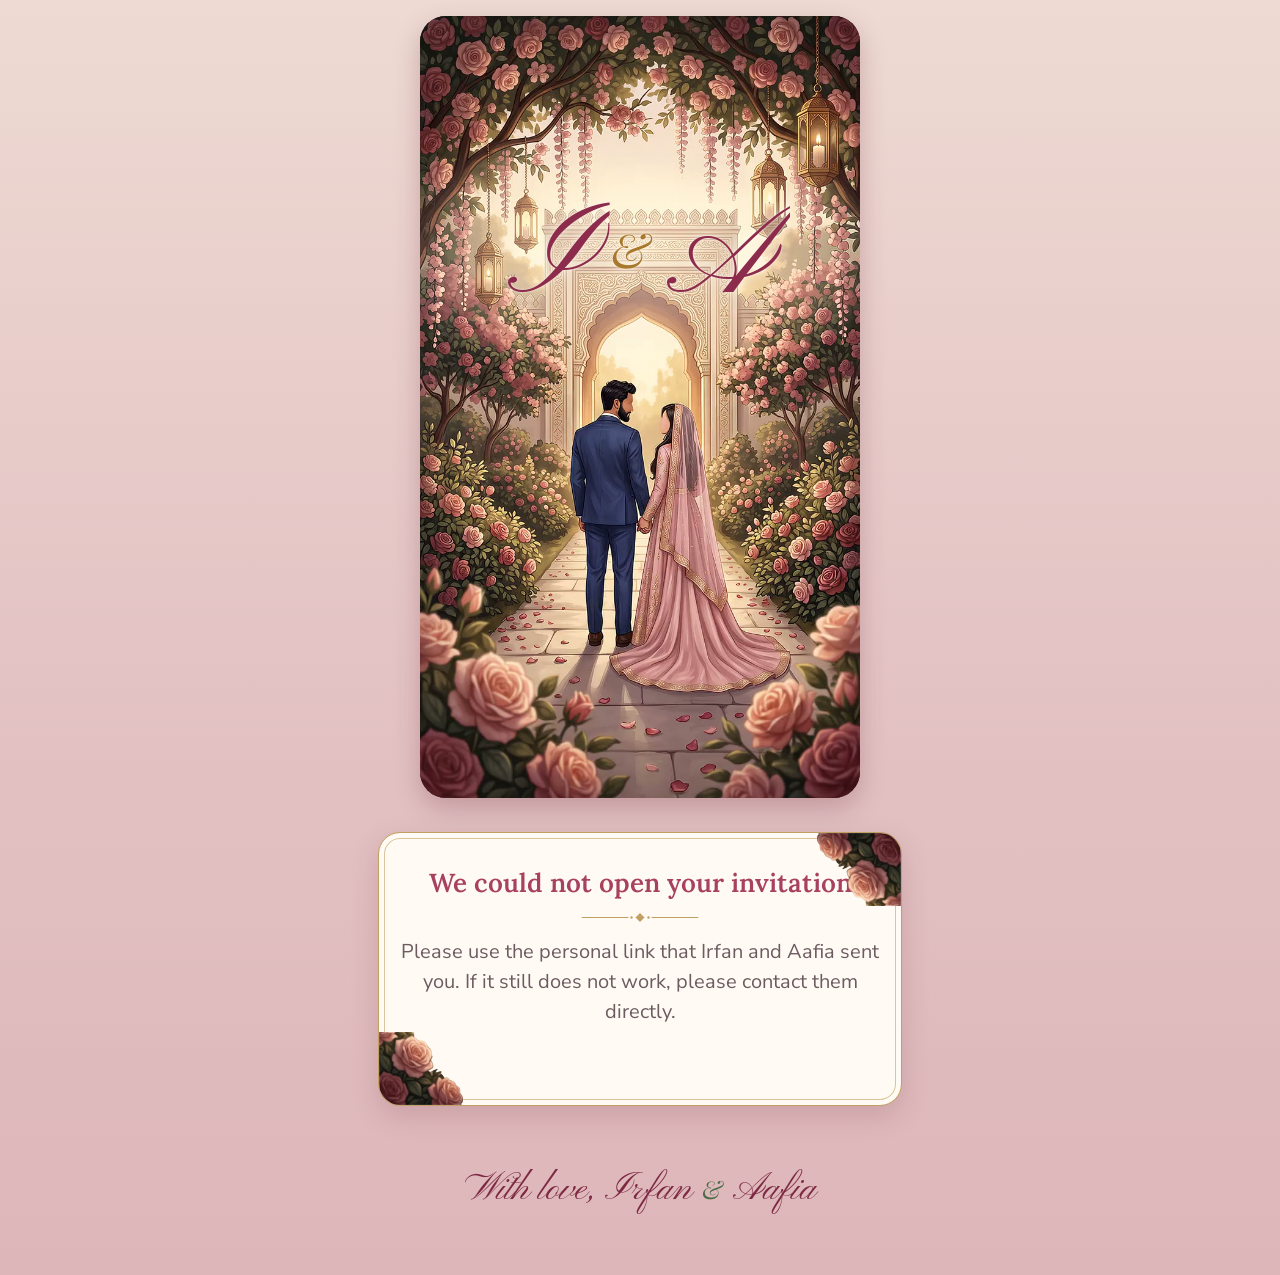
==== commit 4d50191f: "Gateway walk-through, candlelight, matching reply cards, personal greeting" ====
--- a/index.html
+++ b/index.html
@@ -18,15 +18,25 @@
   <link rel="preconnect" href="https://fonts.googleapis.com">
   <link rel="preconnect" href="https://fonts.gstatic.com" crossorigin>
   <link href="https://fonts.googleapis.com/css2?family=Lora:wght@500;600&family=Nunito+Sans:wght@400;600;700&family=Pinyon+Script&family=Playfair+Display:ital@1&display=swap" rel="stylesheet">
-  <link rel="stylesheet" href="style.css?v=7">
+  <link rel="stylesheet" href="style.css?v=8">
 </head>
 <body>
   <header class="hero">
     <div class="frame" id="film">
       <!-- the invitation card: a looping scene with the words on top -->
-      <video class="art scene-card" muted loop playsinline preload="auto" poster="scene2.jpg?v=7" aria-hidden="true" tabindex="-1" disablepictureinpicture>
-        <source src="scene2.mp4?v=7" type="video/mp4">
+      <video class="art scene-card" muted loop playsinline preload="auto" poster="scene2.jpg?v=8" aria-hidden="true" tabindex="-1" disablepictureinpicture>
+        <source src="scene2.mp4?v=8" type="video/mp4">
       </video>
+
+      <!-- warm candlelight over the lanterns, and a soft shimmer -->
+      <div class="glows" aria-hidden="true">
+        <i style="--x:5.6%;--y:41.1%;--t:2.9s;--dl:-.4s"></i>
+        <i style="--x:94.4%;--y:42.6%;--t:3.4s;--dl:-1.7s"></i>
+        <i style="--x:5.3%;--y:85.5%;--t:2.6s;--dl:-1.1s"></i>
+        <i style="--x:12.9%;--y:85.5%;--t:3.1s;--dl:-2.2s"></i>
+        <i style="--x:88.7%;--y:85.1%;--t:2.8s;--dl:-.9s"></i>
+        <i style="--x:95.7%;--y:85.1%;--t:3.3s;--dl:-2.6s"></i>
+      </div>
 
       <div class="text">
         <p class="eyebrow">Together with<br>our families</p>
@@ -37,20 +47,27 @@
       </div>
 
       <p class="cue" aria-hidden="true">Reply below</p>
+      <button type="button" class="replay" aria-label="Play the opening again">Play again</button>
 
       <!-- the opening scene: plays once, then fades into the invitation -->
       <div class="opening" aria-hidden="true">
-        <video class="art scene-open" muted playsinline preload="auto" poster="scene1.jpg?v=7" tabindex="-1" disablepictureinpicture>
-          <source src="scene1.mp4?v=7" type="video/mp4">
+        <video class="art scene-open" muted playsinline preload="auto" poster="scene1.jpg?v=8" tabindex="-1" disablepictureinpicture>
+          <source src="scene1.mp4?v=8" type="video/mp4">
         </video>
         <p class="monogram"><span class="mono-i">I</span><span class="mono-amp">&amp;</span><span class="mono-a">A</span></p>
       </div>
+
+      <!-- the light of the gateway, as we walk through it into the invitation -->
+      <div class="light" aria-hidden="true"></div>
     </div>
     <script>
-      // Start with the opening scene, unless this phone asks for less motion.
+      // Start with the opening scene. Skip it for people who have already seen it,
+      // and show the still invitation when this phone asks for less motion.
       (function () {
+        var film = document.getElementById("film"), seen = false;
         var calm = window.matchMedia && window.matchMedia("(prefers-reduced-motion: reduce)").matches;
-        document.getElementById("film").className += calm ? " is-card is-still" : " is-opening";
+        try { seen = localStorage.getItem("filmSeen") === "1"; } catch (e) {}
+        film.className += calm ? " is-card is-still" : seen ? " is-card is-seen" : " is-opening";
       })();
     </script>
   </header>
@@ -100,7 +117,7 @@
     <p class="sign">With love, Irfan <span class="amp">&amp;</span> Aafia</p>
   </footer>
 
-  <script src="config.js?v=7"></script>
-  <script src="app.js?v=7"></script>
+  <script src="config.js?v=8"></script>
+  <script src="app.js?v=8"></script>
 </body>
 </html>
--- a/style.css
+++ b/style.css
@@ -7,8 +7,9 @@
   --sage-deep: #4D6B49;
   --ink: #3A2F33;
   --muted: #6C5C62;
-  --line: #E8C3CE;
-  --card: #FFFDFD;
+  --line: #DFCBA5;
+  --gold: #C2A063;
+  --card: #FFFBF4;
 }
 
 * { box-sizing: border-box; }
@@ -17,7 +18,7 @@
 
 body {
   margin: 0;
-  background: linear-gradient(180deg, #F4CAD6 0, var(--blush) 760px) no-repeat, var(--blush);
+  background: #DDB6B9 linear-gradient(180deg, #EEDAD3 0, #E3C2C3 55%, #DDB6B9 100%) no-repeat;
   color: var(--ink);
   font-family: "Nunito Sans", system-ui, -apple-system, "Segoe UI", sans-serif;
   font-size: 19px;
@@ -36,7 +37,7 @@
   border-radius: 0;
   overflow: hidden;
   background: #F3E3DF;
-  box-shadow: 0 10px 24px rgba(168, 64, 95, .2);
+  box-shadow: 0 10px 26px rgba(110, 50, 65, .28);
 }
 @media (min-width: 521px) {
   .hero { padding: 16px 14px 0; }
@@ -98,28 +99,71 @@
   color: var(--sage-deep);
 }
 
+/* a guest's own invitation greets them by name */
+.eyebrow.is-name {
+  font-family: "Playfair Display", Georgia, serif;
+  font-style: italic;
+  font-weight: 400;
+  font-size: 12px;
+  font-size: max(11.5px, 3.2cqw);
+  line-height: 1.25;
+  letter-spacing: 0;
+  text-transform: none;
+  color: var(--rose-deep);
+  max-width: 33cqw;
+  margin-left: auto;
+  margin-right: auto;
+  text-wrap: balance;
+}
+.frame.has-name .text { top: 19.7%; }
+.frame.has-name .names { font-size: 36px; font-size: 10cqw; }
+.frame.has-name .lead { line-height: 1.3; }
+
 .when { margin: .4cqw 0 0; font-weight: 700; line-height: 1.3; font-size: 14px; font-size: max(13px, 3.8cqw); }
 
-main { max-width: 560px; margin: 0 auto; padding: 4px 16px 8px; }
-
+main { max-width: 560px; margin: 0 auto; padding: 8px 18px 8px; }
+
+/* each panel is an ivory card with a fine double gold edge and roses at two corners */
 .card {
+  position: relative;
   background: var(--card);
-  border: 1px solid var(--line);
-  border-radius: 20px;
-  padding: 24px 20px 26px;
-  margin: 16px 0;
-  box-shadow: 0 6px 22px rgba(168, 64, 95, .08);
-}
+  border: 1px solid var(--gold);
+  border-radius: 22px;
+  padding: 34px 22px 60px;
+  margin: 26px 0;
+  box-shadow: inset 0 0 0 5px var(--card), inset 0 0 0 6px rgba(194, 160, 99, .6), 0 10px 28px rgba(110, 50, 65, .18);
+}
+.card::before, .card::after {
+  content: "";
+  position: absolute;
+  width: 84px;
+  height: 73px;
+  background: url("roses.webp?v=8") left bottom / cover no-repeat;
+  pointer-events: none;
+}
+.card::after { left: 0; bottom: 0; border-bottom-left-radius: 21px; }
+.card::before { right: 0; top: 0; border-bottom-left-radius: 21px; transform: rotate(180deg); }
 
 h2 {
   margin: 0 0 6px;
+  padding: 0 22px;
+  text-align: center;
   font-family: "Lora", Georgia, serif;
   font-weight: 600;
-  font-size: 27px;
+  font-size: 26px;
   line-height: 1.25;
   color: var(--rose-deep);
 }
 h2:focus { outline: none; }
+/* a small gold flourish under each heading */
+h2::after {
+  content: "";
+  display: block;
+  width: 120px;
+  height: 11px;
+  margin: 12px auto 14px;
+  background: url("data:image/svg+xml,%3Csvg xmlns='http://www.w3.org/2000/svg' viewBox='0 0 120 11'%3E%3Cpath d='M2 5.5h46M72 5.5h46' stroke='%23C2A063' stroke-width='1' stroke-linecap='round'/%3E%3Cpath d='M60 1l4.5 4.5L60 10l-4.5-4.5z' fill='%23C2A063'/%3E%3Ccircle cx='51.500' cy='5.5' r='1.2' fill='%23C2A063'/%3E%3Ccircle cx='68.500' cy='5.5' r='1.2' fill='%23C2A063'/%3E%3C/svg%3E") center / contain no-repeat;
+}
 
 h3 {
   margin: 0 0 8px;
@@ -129,7 +173,7 @@
   color: var(--sage-deep);
 }
 
-.help { margin: 0 0 18px; color: var(--muted); }
+.help { margin: 0 0 18px; color: var(--muted); text-align: center; }
 
 label, .q {
   display: block;
@@ -172,7 +216,7 @@
 .btn.primary { background: var(--sage-deep); color: #fff; }
 .btn.primary:active { background: #3C5639; }
 .btn.primary[disabled] { opacity: .65; cursor: progress; }
-.btn.secondary { background: #fff; color: var(--rose-deep); border-color: var(--rose); }
+.btn.secondary { background: #FFFDF9; color: var(--rose-deep); border-color: var(--gold); }
 .btn.link { background: none; color: var(--muted); text-decoration: underline; min-height: 48px; margin-top: 8px; }
 
 .deadline { margin: 18px 0 0; text-align: center; color: var(--muted); font-size: 17px; }
@@ -205,10 +249,12 @@
 .event {
   margin: 18px 0 8px;
   padding: 18px 16px 20px;
-  background: #FDF6F8;
+  background: #FBF3E6;
   border: 1px solid var(--line);
   border-radius: 16px;
-}
+  text-align: center;
+}
+.event .q, .event .limit-note { text-align: left; }
 .event .when-line { margin: 0; font-weight: 700; }
 .event .where { margin: 6px 0 0; }
 .event .where small { display: block; color: var(--muted); font-size: 17px; }
@@ -224,9 +270,9 @@
   text-align: center;
   font-weight: 700;
   font-size: 18px;
-  background: #fff;
+  background: #FFFDF9;
   color: var(--rose-deep);
-  border: 2px solid var(--rose);
+  border: 2px solid var(--gold);
   border-radius: 14px;
   cursor: pointer;
 }
@@ -241,7 +287,7 @@
   color: var(--sage-deep);
   font-weight: 700;
   text-decoration: none;
-  background: #EEF3EC;
+  background: #EEF1E6;
   border-radius: 12px;
 }
 
@@ -272,8 +318,8 @@
 #view-done .summary p { margin: 4px 0; }
 #view-done .summary strong { color: var(--sage-deep); }
 
-footer { text-align: center; padding: 30px 20px 56px; }
-.sign { margin: 0; font-family: "Pinyon Script", cursive; font-size: 36px; line-height: 1.3; color: var(--rose-deep); }
+footer { text-align: center; padding: 26px 20px 60px; }
+.sign { margin: 0; font-family: "Pinyon Script", cursive; font-size: 38px; line-height: 1.3; color: #7E2944; }
 .sign .amp { font-family: "Playfair Display", Georgia, serif; font-style: italic; font-size: .66em; color: var(--sage-deep); padding: 0 .08em; }
 
 @media (min-width: 640px) {
@@ -286,7 +332,8 @@
 }
 
 /* ---------- the invitation film ---------- */
-/* Scene one (the opening) plays once on top of the invitation card, then fades away. */
+/* Scene one (the opening) plays once on top of the invitation. We then walk through the
+   gateway: the camera pushes in, its light fills the screen, and the invitation appears. */
 @keyframes fadeIn { from { opacity: 0; } to { opacity: 1; } }
 @keyframes fadeUp { from { opacity: 0; transform: translateY(10px); } to { opacity: 1; transform: none; } }
 @keyframes wipe { from { clip-path: inset(-20% 100% -20% -8%); } to { clip-path: inset(-20% -8% -20% -8%); } }
@@ -297,9 +344,25 @@
   position: absolute; inset: 0; z-index: 3;
   background: #4A2F36;
   opacity: 0; visibility: hidden;
-  transition: opacity 1.4s ease, visibility 0s linear 1.4s;
+  transition: opacity .9s ease .35s, visibility 0s linear 1.3s;
 }
 .frame.is-opening .opening { opacity: 1; visibility: visible; transition: none; }
+
+/* the camera glides slowly toward the gateway, then rushes through it */
+.scene-open { transform-origin: 50% 39%; transition: transform 7s cubic-bezier(.3, 0, .8, 1); }
+.frame.is-pushing .scene-open { transform: scale(1.16); }
+.frame.is-through .scene-open { transform: scale(2.7); transition: transform 1.3s cubic-bezier(.6, 0, .9, .55); }
+
+/* the light of the gateway fills the screen, then clears to show the invitation */
+.light {
+  position: absolute; inset: 0; z-index: 4; pointer-events: none; opacity: 0;
+  background: radial-gradient(circle at 50% 39%, #FFFBF1 0, #FDEFD8 55%, #F6DFC6 100%);
+}
+.frame.is-through .light { animation: through 2.3s ease-in-out both; }
+@keyframes through { 0% { opacity: 0; } 40% { opacity: 1; } 56% { opacity: 1; } 100% { opacity: 0; } }
+.frame.is-through .scene-card { animation: arrive 2.6s cubic-bezier(.16, .7, .2, 1) .8s both; }
+@keyframes arrive { from { transform: scale(1.12); } to { transform: none; } }
+
 /* a soft glow behind the initials so they read over the scene */
 .opening::after {
   content: ""; position: absolute; inset: 0; pointer-events: none;
@@ -316,7 +379,9 @@
   font-size: 30cqw; line-height: 1.1;
   color: #8C2B4C;
   text-shadow: 0 0 14px rgba(255, 248, 238, .95), 0 0 3px rgba(255, 248, 238, .8);
-}
+  transition: opacity .5s ease;
+}
+.frame.is-through .monogram { opacity: 0; }
 .mono-i, .mono-a, .mono-amp { display: inline-block; opacity: 0; }
 .mono-i, .mono-a { padding: 0 .06em; }
 .mono-amp {
@@ -327,16 +392,46 @@
 .frame.is-opening .mono-amp { animation: fadeIn .8s ease-out 1.9s both; }
 .frame.is-opening .mono-a { opacity: 1; animation: wipe 1.3s cubic-bezier(.4, 0, .2, 1) 2.2s both; }
 
-/* the words of the invitation appear line by line once the card is showing */
+/* candlelight: a warm glow over each lantern that flickers, and a slow shimmer across the scene */
+.glows { position: absolute; inset: 0; z-index: 1; overflow: hidden; pointer-events: none; opacity: 0; transition: opacity 1.6s ease; }
+.frame.is-card .glows { opacity: 1; }
+.frame.is-through .glows { transition-delay: 2.4s; }
+.glows i {
+  position: absolute; left: var(--x); top: var(--y);
+  width: 20cqw; height: 20cqw; margin: -10cqw 0 0 -10cqw; border-radius: 50%;
+  background: radial-gradient(circle, rgba(255, 232, 170, .8) 0, rgba(255, 205, 125, .34) 30%, rgba(255, 190, 110, 0) 68%);
+  mix-blend-mode: screen;
+  animation: candle var(--t) ease-in-out var(--dl) infinite;
+}
+@keyframes candle {
+  0%, 100% { opacity: .5; transform: scale(.9); }
+  11% { opacity: .95; transform: scale(1.05); }
+  24% { opacity: .58; transform: scale(.94); }
+  39% { opacity: 1; transform: scale(1.1); }
+  55% { opacity: .66; transform: scale(.97); }
+  71% { opacity: .96; transform: scale(1.04); }
+  86% { opacity: .56; transform: scale(.92); }
+}
+.glows::after {
+  content: ""; position: absolute; top: -20%; left: 0; width: 46%; height: 140%;
+  background: linear-gradient(90deg, rgba(255, 244, 220, 0), rgba(255, 244, 220, .34) 50%, rgba(255, 244, 220, 0));
+  mix-blend-mode: soft-light;
+  transform: translateX(-140%) skewX(-14deg);
+  animation: shimmer 11s ease-in-out 4s infinite;
+}
+@keyframes shimmer { 0% { transform: translateX(-140%) skewX(-14deg); } 38%, 100% { transform: translateX(340%) skewX(-14deg); } }
+
+/* the words of the invitation appear line by line once the invitation is showing */
 .frame .text { z-index: 2; }
+.frame.is-through { --d0: 1s; }
 .frame.is-opening .text > *, .frame.is-opening .cue { opacity: 0; }
-.frame.is-card .eyebrow { animation: fadeUp .9s ease-out .9s both; }
-.frame.is-card .names .n1 { animation: wipe 1.2s cubic-bezier(.4, 0, .2, 1) 1.5s both; }
-.frame.is-card .names .amp { animation: fadeIn .7s ease-out 2.4s both; }
-.frame.is-card .names .n2 { animation: wipe 1.2s cubic-bezier(.4, 0, .2, 1) 2.7s both; }
-.frame.is-card .lead { animation: fadeUp .8s ease-out 3.9s both; }
-.frame.is-card .occasion { animation: textPop 1s cubic-bezier(.2, .9, .3, 1.2) 4.3s both; }
-.frame.is-card .when { animation: fadeUp .8s ease-out 4.9s both; }
+.frame.is-card .eyebrow { animation: fadeUp .9s ease-out calc(var(--d0, 0s) + .9s) both; }
+.frame.is-card .names .n1 { animation: wipe 1.2s cubic-bezier(.4, 0, .2, 1) calc(var(--d0, 0s) + 1.5s) both; }
+.frame.is-card .names .amp { animation: fadeIn .7s ease-out calc(var(--d0, 0s) + 2.4s) both; }
+.frame.is-card .names .n2 { animation: wipe 1.2s cubic-bezier(.4, 0, .2, 1) calc(var(--d0, 0s) + 2.7s) both; }
+.frame.is-card .lead { animation: fadeUp .8s ease-out calc(var(--d0, 0s) + 3.9s) both; }
+.frame.is-card .occasion { animation: textPop 1s cubic-bezier(.2, .9, .3, 1.2) calc(var(--d0, 0s) + 4.3s) both; }
+.frame.is-card .when { animation: fadeUp .8s ease-out calc(var(--d0, 0s) + 4.9s) both; }
 
 /* a small pointer to the reply form further down */
 .cue {
@@ -350,15 +445,38 @@
   opacity: 0;
 }
 .cue::after { content: "\2193"; display: inline-block; margin-left: .45em; animation: nudge 1.6s ease-in-out infinite; }
-.frame.is-card .cue { animation: fadeIn .9s ease-out 6.3s both; }
+.frame.is-card .cue { animation: fadeIn .9s ease-out calc(var(--d0, 0s) + 6.3s) both; }
+
+/* a small button to watch the opening again */
+.replay {
+  position: absolute; right: 3%; top: 1.6%; z-index: 2;
+  min-height: 40px; padding: 0 1em;
+  border: 0; border-radius: 999px;
+  background: rgba(255, 250, 244, .72);
+  box-shadow: 0 2px 8px rgba(80, 30, 45, .16);
+  color: var(--rose-deep); font: inherit; font-weight: 700; white-space: nowrap; cursor: pointer;
+  font-size: 12px; font-size: max(12px, 3.1cqw);
+  opacity: 0; visibility: hidden;
+}
+.replay::before { content: "\21BB"; margin-right: .4em; }
+.frame.is-card .replay { opacity: 1; visibility: visible; transition: opacity .9s ease; }
+.frame.is-through .replay { transition-delay: 8.6s; }
+
+/* people who have seen the opening before, or who ask their phone for less motion,
+   get the finished invitation straight away */
+.frame.is-seen .text *, .frame.is-still .text *,
+.frame.is-seen .cue, .frame.is-still .cue { animation: none !important; opacity: 1; }
+.frame.is-still .cue::after, .frame.is-still .glows i, .frame.is-still .glows::after { animation: none !important; }
+.frame.is-still .replay { display: none; }
+
+/* used for an instant while the opening is put back to its start */
+.frame.no-move, .frame.no-move * { transition: none !important; }
 
 /* save battery: stop the endless motion while the artwork is off screen */
-.frame.is-offscreen *, .frame.is-offscreen { animation-play-state: paused !important; }
-
-/* people who ask their phone for less motion get the finished invitation, standing still */
-.frame.is-still .text > *, .frame.is-still .cue, .frame.is-still .cue::after { animation: none !important; opacity: 1; }
+.frame.is-offscreen *, .frame.is-offscreen *::after { animation-play-state: paused !important; }
+
 @media (prefers-reduced-motion: reduce) {
-  .frame *, .frame *::after { animation: none !important; }
+  .frame *, .frame *::after { animation: none !important; transition: none !important; }
   .frame .text > *, .frame .cue { opacity: 1; }
-  .opening { display: none; }
-}
+  .opening, .light, .replay { display: none; }
+}
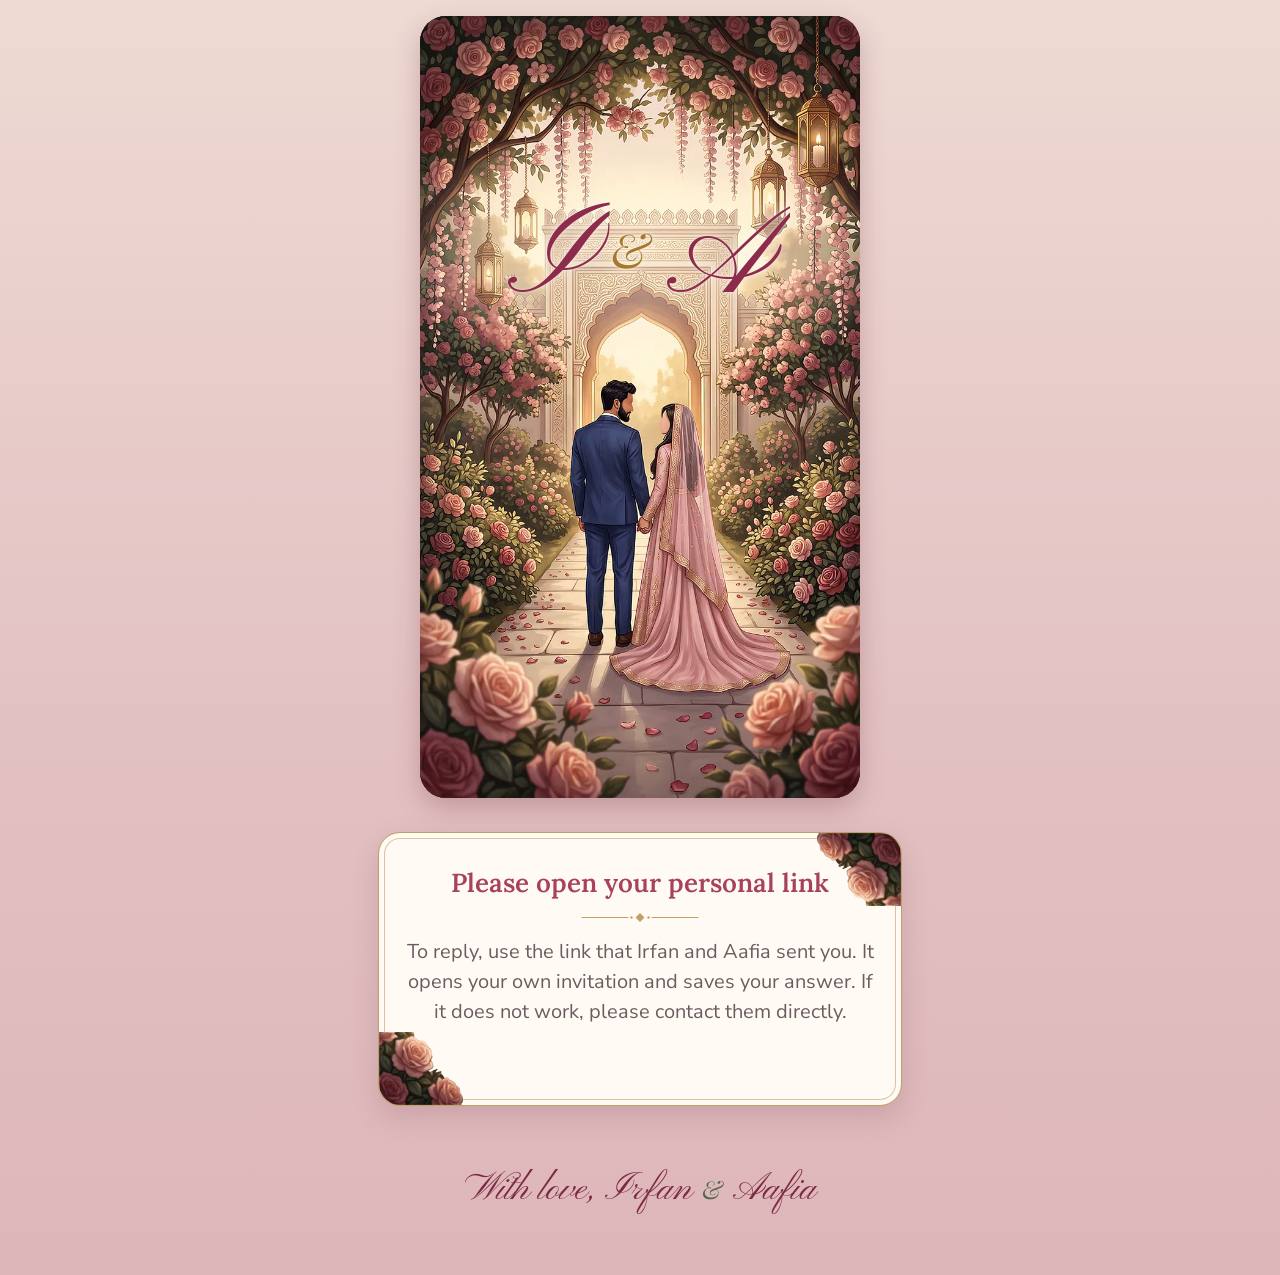
==== commit 6f1ad78e: "Invitation scene matches the opening: same gateway, soft blend" ====
--- a/index.html
+++ b/index.html
@@ -18,24 +18,38 @@
   <link rel="preconnect" href="https://fonts.googleapis.com">
   <link rel="preconnect" href="https://fonts.gstatic.com" crossorigin>
   <link href="https://fonts.googleapis.com/css2?family=Lora:wght@500;600&family=Nunito+Sans:wght@400;600;700&family=Pinyon+Script&family=Playfair+Display:ital@1&display=swap" rel="stylesheet">
-  <link rel="stylesheet" href="style.css?v=8">
+  <link rel="stylesheet" href="style.css?v=9">
 </head>
 <body>
   <header class="hero">
     <div class="frame" id="film">
-      <!-- the invitation card: a looping scene with the words on top -->
-      <video class="art scene-card" muted loop playsinline preload="auto" poster="scene2.jpg?v=8" aria-hidden="true" tabindex="-1" disablepictureinpicture>
-        <source src="scene2.mp4?v=8" type="video/mp4">
-      </video>
+      <!-- the invitation: the same gateway, seen up close, with the words in its opening -->
+      <img class="art scene-card" src="scene2.jpg?v=9" alt="" aria-hidden="true">
 
-      <!-- warm candlelight over the lanterns, and a soft shimmer -->
+      <!-- candlelight, a soft glow in the gateway, drifting petals and sparkles -->
       <div class="glows" aria-hidden="true">
-        <i style="--x:5.6%;--y:41.1%;--t:2.9s;--dl:-.4s"></i>
-        <i style="--x:94.4%;--y:42.6%;--t:3.4s;--dl:-1.7s"></i>
-        <i style="--x:5.3%;--y:85.5%;--t:2.6s;--dl:-1.1s"></i>
-        <i style="--x:12.9%;--y:85.5%;--t:3.1s;--dl:-2.2s"></i>
-        <i style="--x:88.7%;--y:85.1%;--t:2.8s;--dl:-.9s"></i>
-        <i style="--x:95.7%;--y:85.1%;--t:3.3s;--dl:-2.6s"></i>
+        <i style="--x:90.4%;--y:16.8%;--t:2.9s;--dl:-.4s"></i>
+      </div>
+      <div class="petals" aria-hidden="true">
+        <b style="--x:8%;--s:3.4cqw;--w:9cqw;--t:11s;--dl:-1s"></b>
+        <b style="--x:21%;--s:2.6cqw;--w:-7cqw;--t:14s;--dl:-8s"></b>
+        <b style="--x:34%;--s:3cqw;--w:8cqw;--t:12.5s;--dl:-4.5s"></b>
+        <b style="--x:47%;--s:2.4cqw;--w:-10cqw;--t:15s;--dl:-11s"></b>
+        <b style="--x:59%;--s:3.2cqw;--w:7cqw;--t:11.5s;--dl:-6.5s"></b>
+        <b style="--x:71%;--s:2.6cqw;--w:-8cqw;--t:13.5s;--dl:-2.5s"></b>
+        <b style="--x:83%;--s:3cqw;--w:9cqw;--t:12s;--dl:-9.5s"></b>
+        <b style="--x:93%;--s:2.4cqw;--w:-6cqw;--t:16s;--dl:-13s"></b>
+        <u style="--x:12%;--y:9%;--t:3.1s;--dl:-.6s"></u>
+        <u style="--x:27%;--y:5%;--t:4.2s;--dl:-2.1s"></u>
+        <u style="--x:44%;--y:8%;--t:3.6s;--dl:-1.3s"></u>
+        <u style="--x:63%;--y:6%;--t:4.5s;--dl:-3.2s"></u>
+        <u style="--x:79%;--y:10%;--t:3.3s;--dl:-.2s"></u>
+        <u style="--x:7%;--y:31%;--t:4.8s;--dl:-2.7s"></u>
+        <u style="--x:93%;--y:37%;--t:3.9s;--dl:-1.8s"></u>
+        <u style="--x:10%;--y:58%;--t:4.4s;--dl:-3.6s"></u>
+        <u style="--x:90%;--y:63%;--t:3.4s;--dl:-.9s"></u>
+        <u style="--x:17%;--y:81%;--t:4.1s;--dl:-2.4s"></u>
+        <u style="--x:86%;--y:84%;--t:3.7s;--dl:-1.1s"></u>
       </div>
 
       <div class="text">
@@ -43,7 +57,7 @@
         <h1 class="names"><span class="n1">Irfan</span> <span class="amp">&amp;</span> <span class="n2">Aafia</span></h1>
         <p class="lead">invite you to celebrate our</p>
         <p class="occasion">Walima</p>
-        <p class="when">Monday<br>January 11, 2027</p>
+        <p class="when">Monday, January 11, 2027</p>
       </div>
 
       <p class="cue" aria-hidden="true">Reply below</p>
@@ -51,14 +65,12 @@
 
       <!-- the opening scene: plays once, then fades into the invitation -->
       <div class="opening" aria-hidden="true">
-        <video class="art scene-open" muted playsinline preload="auto" poster="scene1.jpg?v=8" tabindex="-1" disablepictureinpicture>
-          <source src="scene1.mp4?v=8" type="video/mp4">
+        <video class="art scene-open" muted playsinline preload="auto" poster="scene1.jpg?v=9" tabindex="-1" disablepictureinpicture>
+          <source src="scene1.mp4?v=9" type="video/mp4">
         </video>
         <p class="monogram"><span class="mono-i">I</span><span class="mono-amp">&amp;</span><span class="mono-a">A</span></p>
       </div>
 
-      <!-- the light of the gateway, as we walk through it into the invitation -->
-      <div class="light" aria-hidden="true"></div>
     </div>
     <script>
       // Start with the opening scene. Skip it for people who have already seen it,
@@ -81,8 +93,8 @@
     </section>
 
     <section id="view-lost" class="card" hidden>
-      <h2>We could not open your invitation</h2>
-      <p class="help">Please use the personal link that Irfan and Aafia sent you. If it still does not work, please contact them directly.</p>
+      <h2>Please open your personal link</h2>
+      <p class="help">To reply, use the link that Irfan and Aafia sent you. It opens your own invitation and saves your answer. If it does not work, please contact them directly.</p>
     </section>
 
     <section id="view-form" class="card" hidden>
@@ -117,7 +129,7 @@
     <p class="sign">With love, Irfan <span class="amp">&amp;</span> Aafia</p>
   </footer>
 
-  <script src="config.js?v=8"></script>
-  <script src="app.js?v=8"></script>
+  <script src="config.js?v=9"></script>
+  <script src="app.js?v=9"></script>
 </body>
 </html>
--- a/style.css
+++ b/style.css
@@ -49,9 +49,9 @@
 /* the words sit on the plain panel inside the arch, above the couple */
 .frame .text {
   position: absolute;
-  left: 27%;
-  right: 27%;
-  top: 19.2%;
+  left: 26%;
+  right: 26%;
+  top: 19.8%;
   text-align: center;
 }
 
@@ -115,11 +115,11 @@
   margin-right: auto;
   text-wrap: balance;
 }
-.frame.has-name .text { top: 19.7%; }
+.frame.has-name .text { top: 19.8%; }
 .frame.has-name .names { font-size: 36px; font-size: 10cqw; }
 .frame.has-name .lead { line-height: 1.3; }
 
-.when { margin: .4cqw 0 0; font-weight: 700; line-height: 1.3; font-size: 14px; font-size: max(13px, 3.8cqw); }
+.when { margin: .6cqw 0 0; font-weight: 700; line-height: 1.3; white-space: nowrap; font-size: 13px; font-size: max(12.5px, 3.35cqw); }
 
 main { max-width: 560px; margin: 0 auto; padding: 8px 18px 8px; }
 
@@ -332,8 +332,8 @@
 }
 
 /* ---------- the invitation film ---------- */
-/* Scene one (the opening) plays once on top of the invitation. We then walk through the
-   gateway: the camera pushes in, its light fills the screen, and the invitation appears. */
+/* Scene one (the opening) plays once on top of the invitation. The camera then moves up to
+   the gateway and the opening melts into the invitation, which is the same gateway up close. */
 @keyframes fadeIn { from { opacity: 0; } to { opacity: 1; } }
 @keyframes fadeUp { from { opacity: 0; transform: translateY(10px); } to { opacity: 1; transform: none; } }
 @keyframes wipe { from { clip-path: inset(-20% 100% -20% -8%); } to { clip-path: inset(-20% -8% -20% -8%); } }
@@ -344,24 +344,15 @@
   position: absolute; inset: 0; z-index: 3;
   background: #4A2F36;
   opacity: 0; visibility: hidden;
-  transition: opacity .9s ease .35s, visibility 0s linear 1.3s;
+  transition: opacity 1.9s ease-in-out .1s, visibility 0s linear 2.1s;
 }
 .frame.is-opening .opening { opacity: 1; visibility: visible; transition: none; }
 
-/* the camera glides slowly toward the gateway, then rushes through it */
-.scene-open { transform-origin: 50% 39%; transition: transform 7s cubic-bezier(.3, 0, .8, 1); }
-.frame.is-pushing .scene-open { transform: scale(1.16); }
-.frame.is-through .scene-open { transform: scale(2.7); transition: transform 1.3s cubic-bezier(.6, 0, .9, .55); }
-
-/* the light of the gateway fills the screen, then clears to show the invitation */
-.light {
-  position: absolute; inset: 0; z-index: 4; pointer-events: none; opacity: 0;
-  background: radial-gradient(circle at 50% 39%, #FFFBF1 0, #FDEFD8 55%, #F6DFC6 100%);
-}
-.frame.is-through .light { animation: through 2.3s ease-in-out both; }
-@keyframes through { 0% { opacity: 0; } 40% { opacity: 1; } 56% { opacity: 1; } 100% { opacity: 0; } }
-.frame.is-through .scene-card { animation: arrive 2.6s cubic-bezier(.16, .7, .2, 1) .8s both; }
-@keyframes arrive { from { transform: scale(1.12); } to { transform: none; } }
+/* the camera glides slowly toward the gateway, then eases right up to it */
+.scene-open { transform-origin: 50% 62%; transition: transform 7s cubic-bezier(.3, 0, .8, 1); }
+.frame.is-pushing .scene-open { transform: scale(1.05); }
+/* (the couple stay where they are on screen while the gateway grows behind them) */
+.frame.is-through .scene-open { transform: translateY(9%) scale(1.04); transition: transform 2.4s cubic-bezier(.4, 0, .3, 1); }
 
 /* a soft glow behind the initials so they read over the scene */
 .opening::after {
@@ -395,7 +386,7 @@
 /* candlelight: a warm glow over each lantern that flickers, and a slow shimmer across the scene */
 .glows { position: absolute; inset: 0; z-index: 1; overflow: hidden; pointer-events: none; opacity: 0; transition: opacity 1.6s ease; }
 .frame.is-card .glows { opacity: 1; }
-.frame.is-through .glows { transition-delay: 2.4s; }
+.frame.is-through .glows { transition-delay: 1.8s; }
 .glows i {
   position: absolute; left: var(--x); top: var(--y);
   width: 20cqw; height: 20cqw; margin: -10cqw 0 0 -10cqw; border-radius: 50%;
@@ -412,6 +403,13 @@
   71% { opacity: .96; transform: scale(1.04); }
   86% { opacity: .56; transform: scale(.92); }
 }
+/* the light in the gateway slowly brightens and dims */
+.glows::before {
+  content: ""; position: absolute; left: 14%; right: 14%; top: 10%; height: 62%; border-radius: 50%;
+  background: radial-gradient(ellipse, rgba(255, 250, 235, .6) 0, rgba(255, 246, 225, .25) 45%, rgba(255, 244, 220, 0) 72%);
+  animation: breathe 7s ease-in-out infinite;
+}
+@keyframes breathe { 0%, 100% { opacity: .15; } 50% { opacity: 1; } }
 .glows::after {
   content: ""; position: absolute; top: -20%; left: 0; width: 46%; height: 140%;
   background: linear-gradient(90deg, rgba(255, 244, 220, 0), rgba(255, 244, 220, .34) 50%, rgba(255, 244, 220, 0));
@@ -420,6 +418,33 @@
   animation: shimmer 11s ease-in-out 4s infinite;
 }
 @keyframes shimmer { 0% { transform: translateX(-140%) skewX(-14deg); } 38%, 100% { transform: translateX(340%) skewX(-14deg); } }
+
+/* rose petals drift down, and tiny lights twinkle among the flowers */
+.petals { position: absolute; inset: 0; z-index: 1; overflow: hidden; pointer-events: none; opacity: 0; transition: opacity 1.6s ease; }
+.frame.is-card .petals { opacity: 1; }
+.frame.is-through .petals { transition-delay: 1.2s; }
+.petals b {
+  position: absolute; left: var(--x); top: -6cqw;
+  width: var(--s); height: calc(var(--s) * .76);
+  border-radius: 85% 12% 85% 12%;
+  background: linear-gradient(135deg, #F6C3CC, #D7738C);
+  box-shadow: inset -.3cqw -.2cqw .5cqw rgba(150, 50, 80, .25);
+  animation: fall var(--t) linear var(--dl) infinite;
+}
+@keyframes fall {
+  0% { transform: translate(0, 0) rotate(0); }
+  25% { transform: translate(var(--w), 48cqw) rotate(130deg); }
+  50% { transform: translate(calc(var(--w) * -.6), 96cqw) rotate(230deg); }
+  75% { transform: translate(var(--w), 144cqw) rotate(340deg); }
+  100% { transform: translate(calc(var(--w) * .3), 192cqw) rotate(440deg); }
+}
+.petals u {
+  position: absolute; left: var(--x); top: var(--y);
+  width: 2.2cqw; height: 2.2cqw; margin: -1.1cqw 0 0 -1.1cqw; border-radius: 50%;
+  background: radial-gradient(circle, #FFFDF2 0, rgba(255, 236, 170, .85) 28%, rgba(255, 220, 140, 0) 70%);
+  animation: twinkle var(--t) ease-in-out var(--dl) infinite;
+}
+@keyframes twinkle { 0%, 100% { opacity: 0; transform: scale(.3); } 50% { opacity: 1; transform: scale(1); } }
 
 /* the words of the invitation appear line by line once the invitation is showing */
 .frame .text { z-index: 2; }
@@ -466,17 +491,18 @@
    get the finished invitation straight away */
 .frame.is-seen .text *, .frame.is-still .text *,
 .frame.is-seen .cue, .frame.is-still .cue { animation: none !important; opacity: 1; }
-.frame.is-still .cue::after, .frame.is-still .glows i, .frame.is-still .glows::after { animation: none !important; }
+.frame.is-still .cue::after, .frame.is-still .glows i, .frame.is-still .glows::before, .frame.is-still .glows::after { animation: none !important; }
+.frame.is-still .petals { display: none; }
 .frame.is-still .replay { display: none; }
 
 /* used for an instant while the opening is put back to its start */
 .frame.no-move, .frame.no-move * { transition: none !important; }
 
 /* save battery: stop the endless motion while the artwork is off screen */
-.frame.is-offscreen *, .frame.is-offscreen *::after { animation-play-state: paused !important; }
+.frame.is-offscreen *, .frame.is-offscreen *::before, .frame.is-offscreen *::after { animation-play-state: paused !important; }
 
 @media (prefers-reduced-motion: reduce) {
   .frame *, .frame *::after { animation: none !important; transition: none !important; }
   .frame .text > *, .frame .cue { opacity: 1; }
-  .opening, .light, .replay { display: none; }
-}
+  .opening, .replay, .petals { display: none; }
+}
